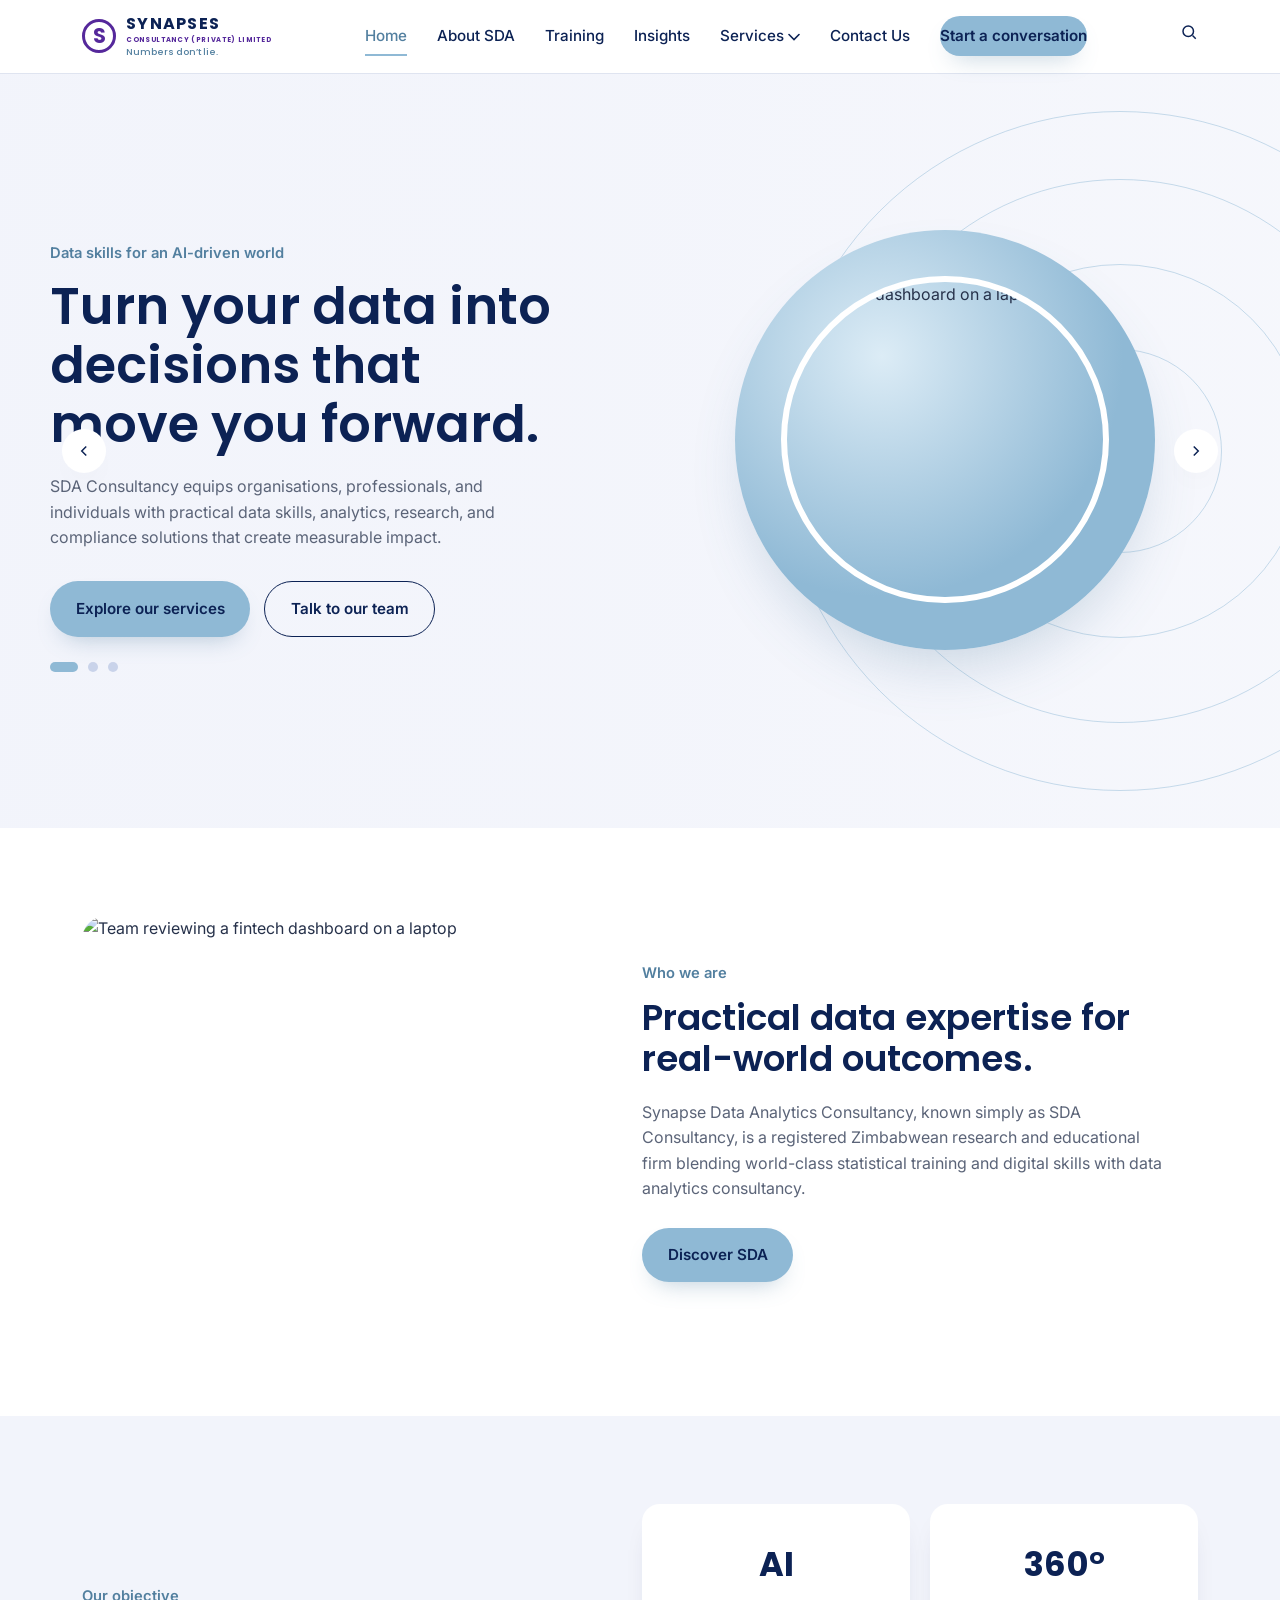
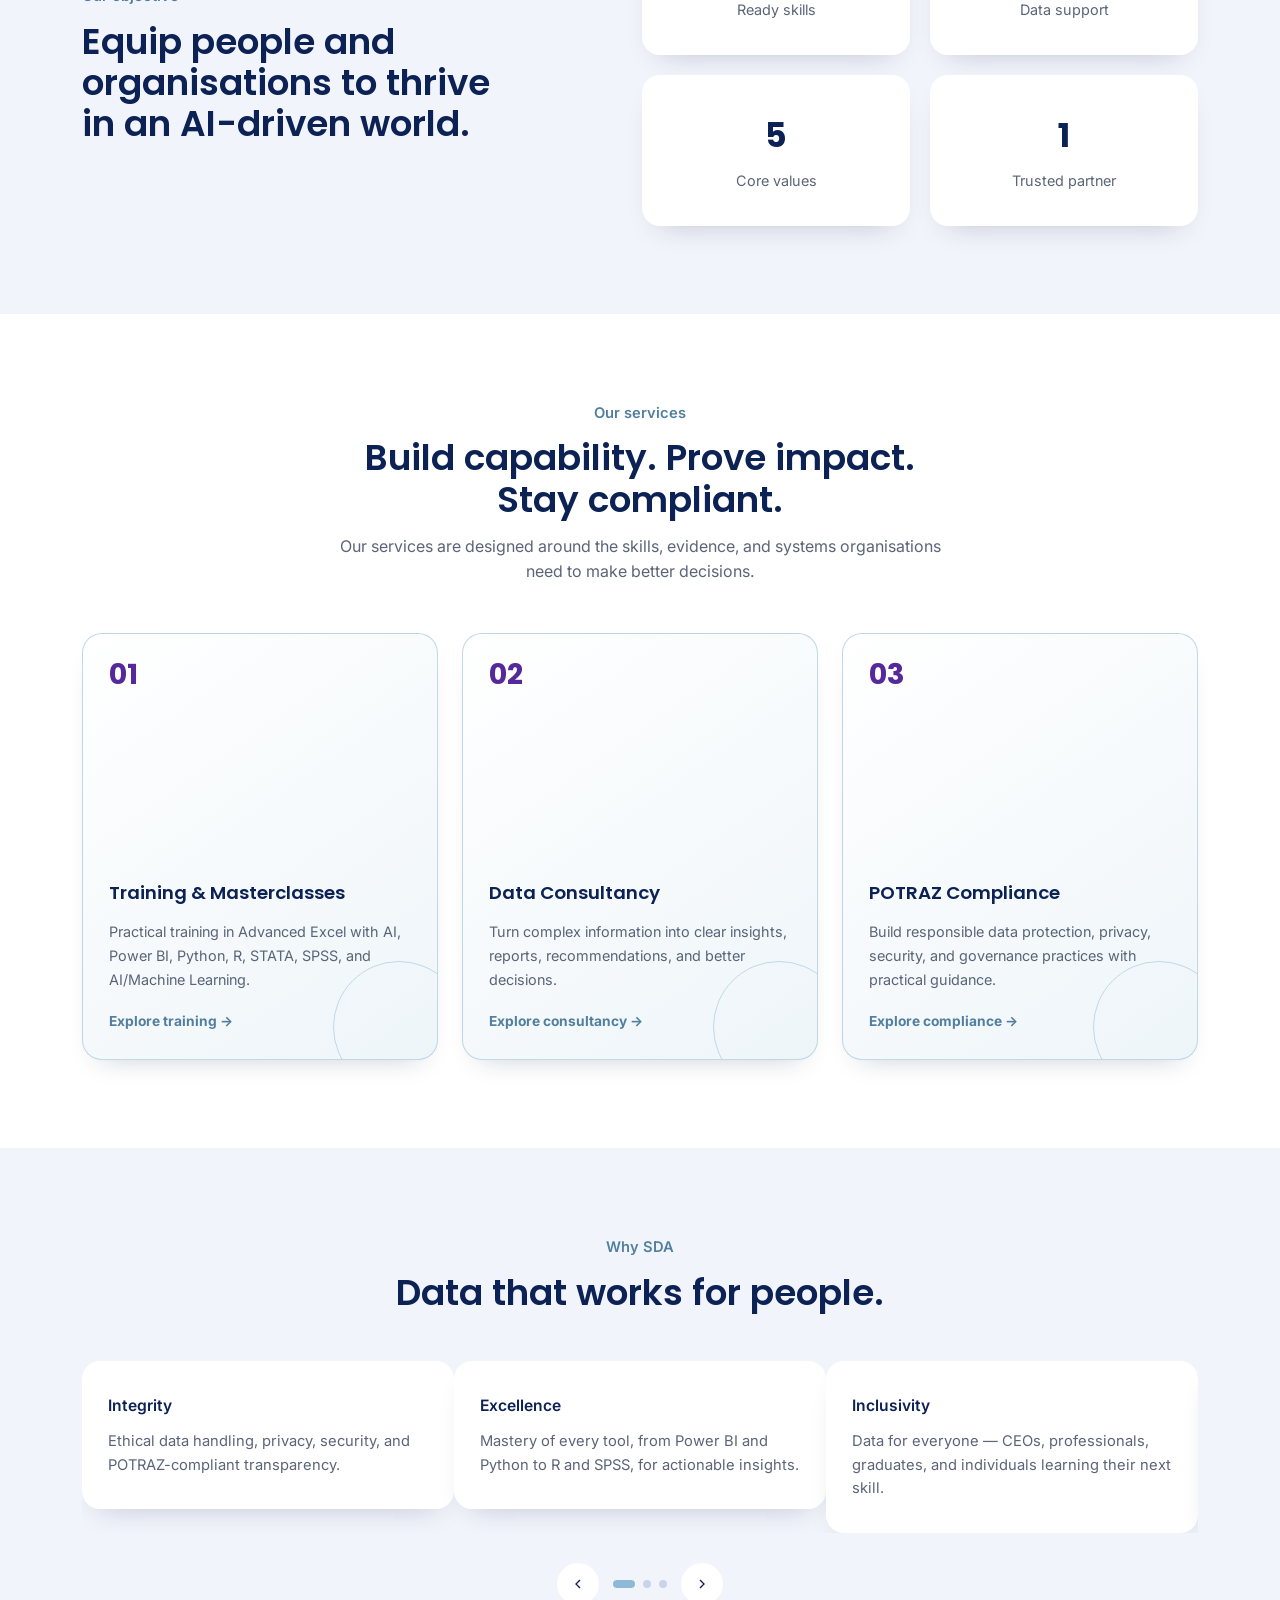
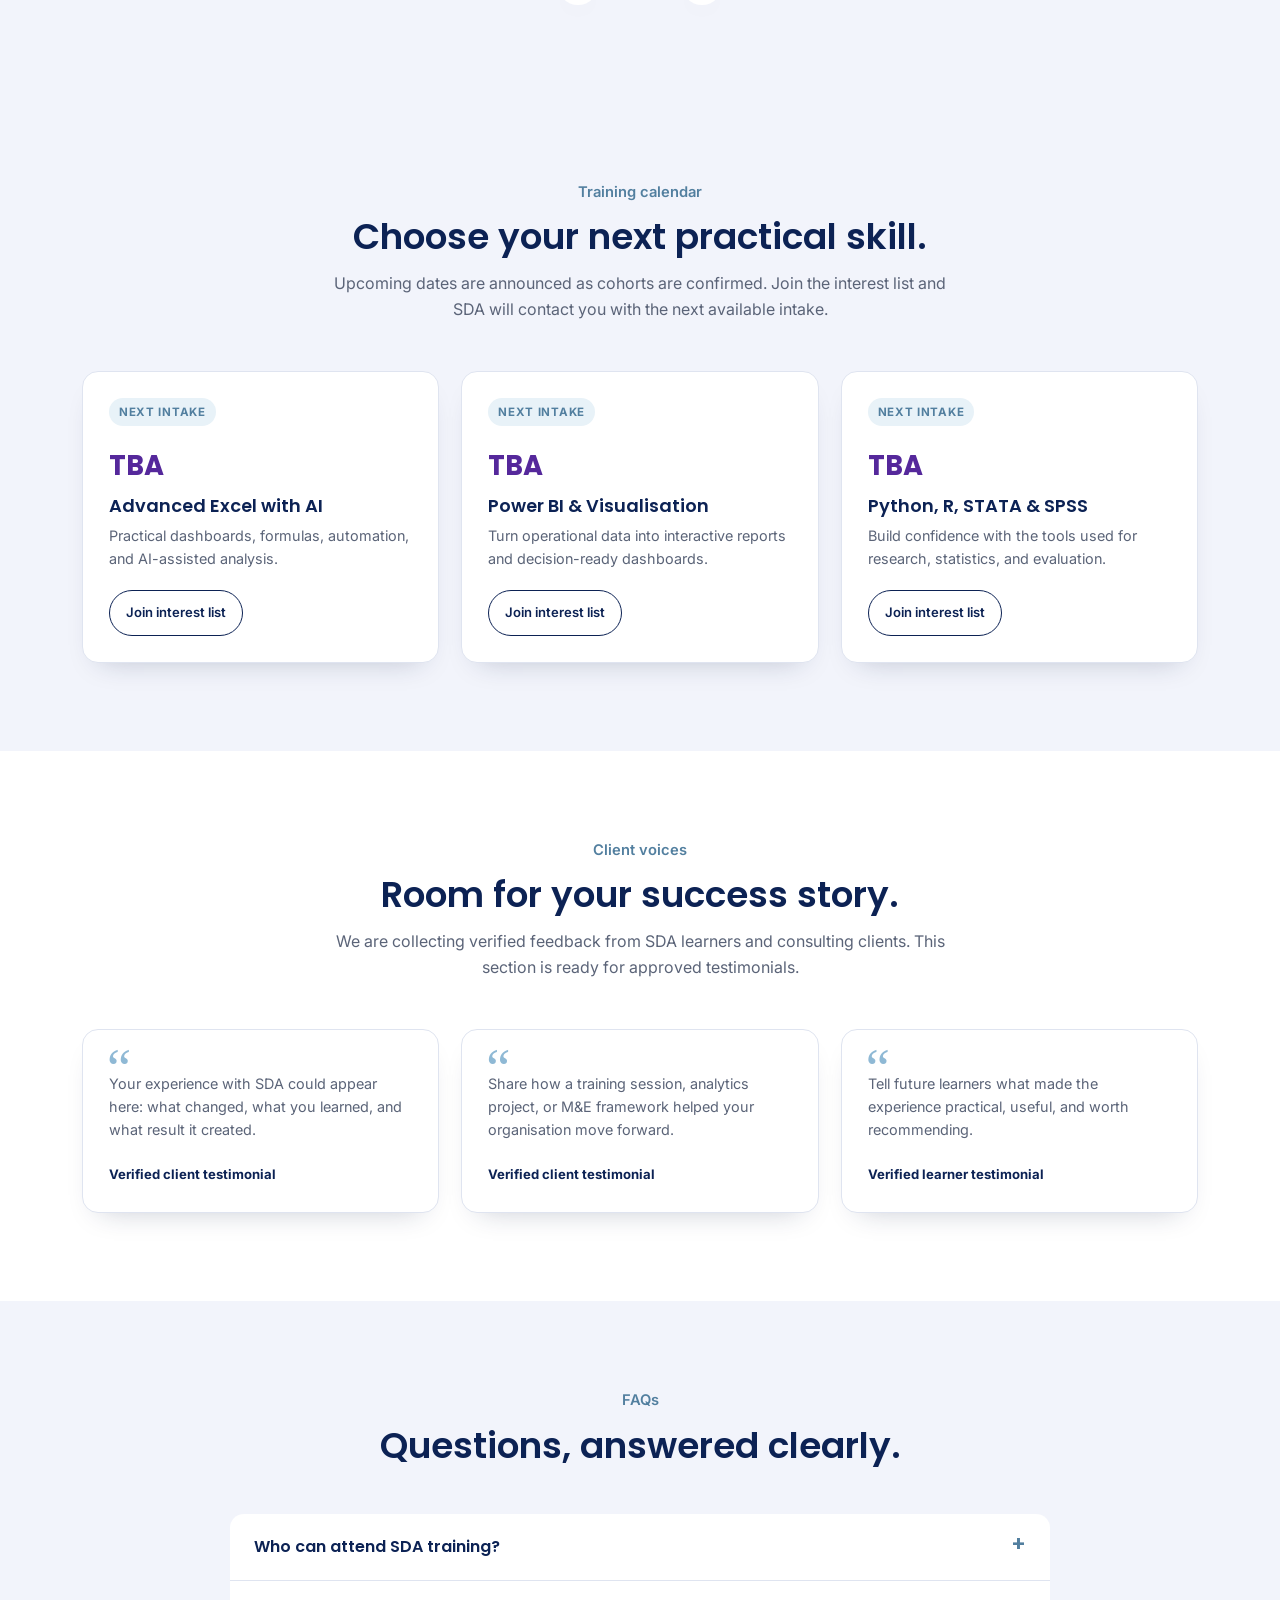
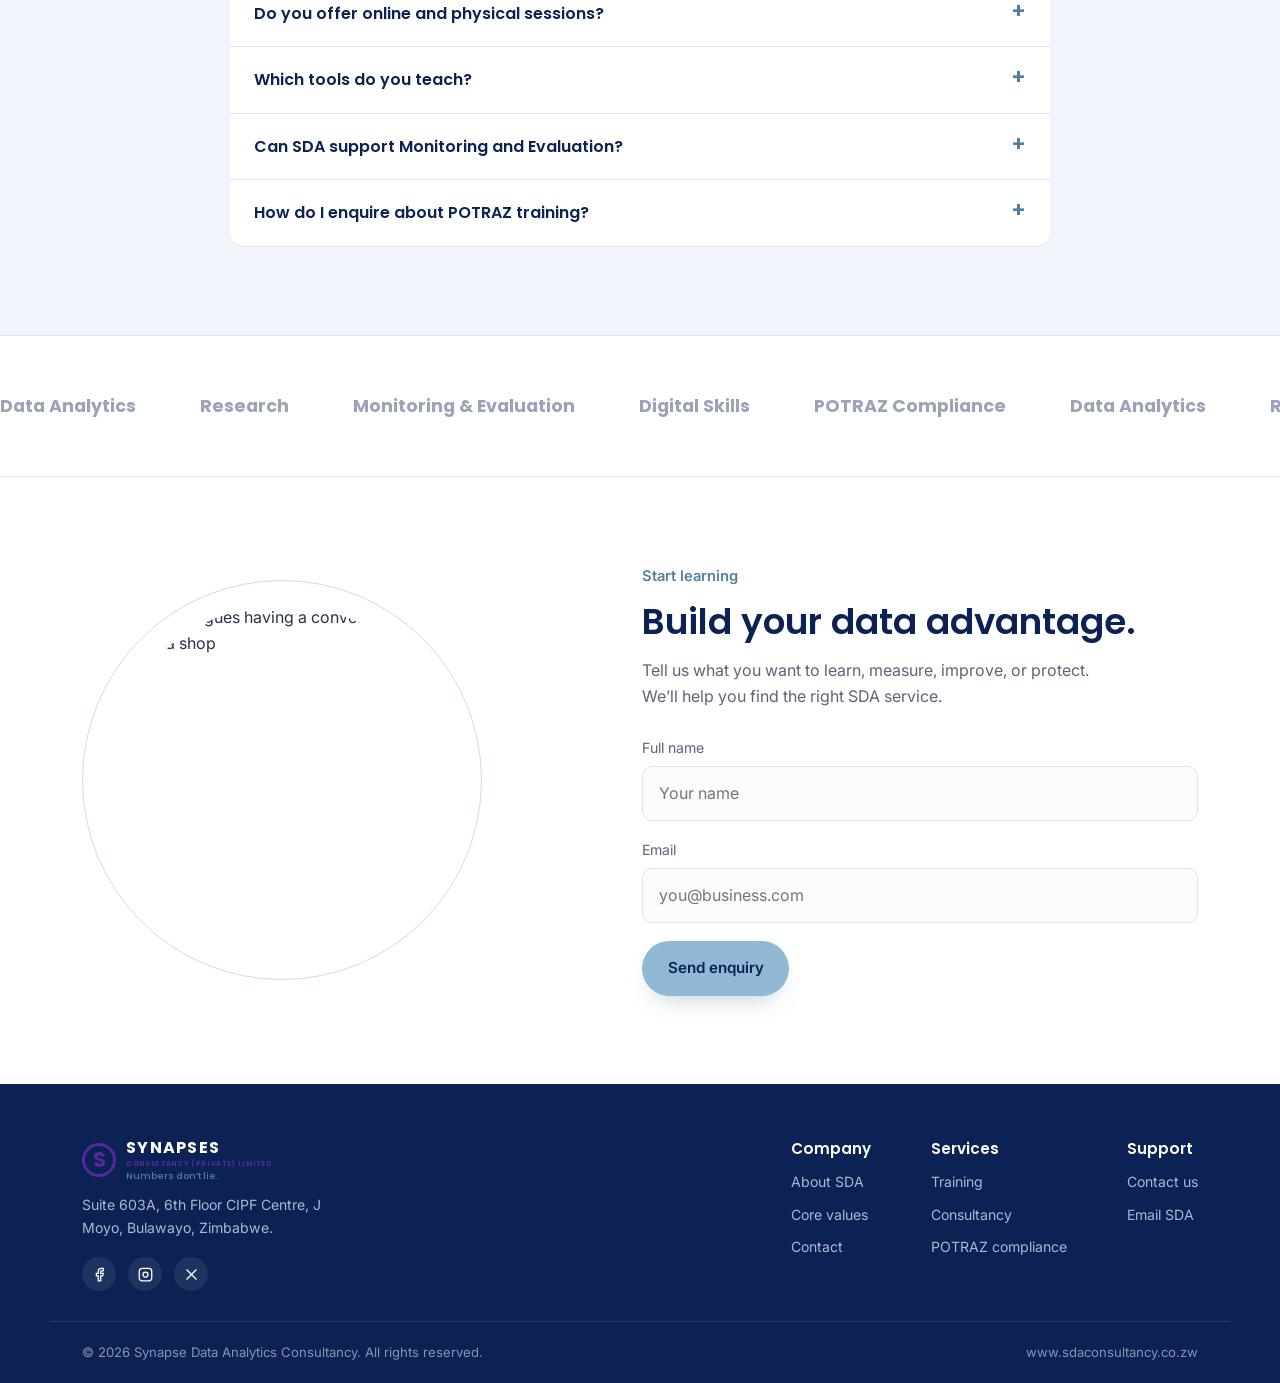
==== index.html @ 1840eaa4 "Create SDA Consultancy website" ====
<!DOCTYPE html>
<html lang="en">
<head>
<meta charset="UTF-8">
<meta name="viewport" content="width=device-width, initial-scale=1.0">
<title>Synapse Data Analytics Consultancy | Numbers don't lie</title>
<meta name="description" content="SDA Consultancy provides data analytics consultancy, statistical training, digital skills, M&E frameworks, and POTRAZ compliance solutions.">
<link rel="preconnect" href="https://fonts.googleapis.com">
<link href="https://fonts.googleapis.com/css2?family=Poppins:wght@500;600;700&family=Inter:wght@400;500;600;700&display=swap" rel="stylesheet">
<link rel="stylesheet" href="css/styles.css">
</head>
<body>
<header>
  <div class="nav container">
    <a href="index.html" class="logo" aria-label="SDA Consultancy home">
      <span class="logo-mark" aria-hidden="true">S</span>
      <span><strong>SYNAPSES</strong><small>CONSULTANCY (PRIVATE) LIMITED</small><em>Numbers don’t lie.</em></span>
    </a>

    <nav aria-label="Main navigation">
      <ul class="nav-links">
        <li><a href="index.html" class="active">Home</a></li>
        <li><a href="about.html">About SDA</a></li>
        <li><a href="training.html">Training</a></li>
        <li><a href="insights.html">Insights</a></li>
        <li class="has-dropdown-parent">
          <a href="products.html" class="has-dropdown">Services
            <svg viewBox="0 0 12 8" aria-hidden="true"><path d="M1 1.5L6 6.5L11 1.5" stroke="currentColor" stroke-width="1.6" stroke-linecap="round" fill="none"/></svg>
          </a>
          <div class="dropdown" aria-label="Product menu">
            <a href="products.html#training">Training &amp; Masterclasses</a>
            <a href="products.html#consultancy">Data Consultancy</a>
            <a href="products.html#potraz">POTRAZ Compliance</a>
          </div>
        </li>
        <li><a href="contact.html">Contact Us</a></li>
        <li class="hidden-mobile"><a href="contact.html" class="btn-primary">Start a conversation</a></li>
      </ul>
    </nav>

    <div class="nav-right">
      <button class="search-btn" aria-label="Search">
        <svg viewBox="0 0 24 24" fill="none" stroke="currentColor" stroke-width="2"><circle cx="11" cy="11" r="7"/><path d="M21 21l-4.3-4.3"/></svg>
      </button>
      <button class="mobile-toggle" aria-label="Open menu" type="button"><span></span><span></span><span></span></button>
    </div>
  </div>
</header>

<main>
  <section class="hero">
    <div class="ring-decor" aria-hidden="true"><span class="ring"></span><span class="ring"></span><span class="ring"></span><span class="ring"></span></div>
    <div class="container slides hero-slider">
      <div class="slide active">
        <div class="hero-copy">
          <div class="slide-eyebrow">Data skills for an AI-driven world</div>
          <h1>Turn your data into decisions that move you forward.</h1>
          <p>SDA Consultancy equips organisations, professionals, and individuals with practical data skills, analytics, research, and compliance solutions that create measurable impact.</p>
          <div class="btn-row">
            <a href="products.html" class="btn-primary">Explore our services</a>
            <a href="contact.html" class="btn-outline">Talk to our team</a>
          </div>
        </div>
        <div class="slide-media">
          <div class="slide-media-inner">
            <img src="https://images.unsplash.com/photo-1551288049-bebda4e38f71?auto=format&fit=crop&w=900&q=80" alt="Analytics dashboard on a laptop">
          </div>
        </div>
      </div>

      <div class="slide">
        <div class="hero-copy">
          <div class="slide-eyebrow">Training &amp; masterclasses</div>
          <h1>Master the tools shaping modern work.</h1>
          <p>Learn Advanced Excel with AI, Power BI, Python, R, STATA, SPSS, and AI/Machine Learning through practical physical and online sessions.</p>
          <div class="btn-row">
            <a href="products.html#training" class="btn-primary">View training</a>
            <a href="contact.html" class="btn-outline">Book a session</a>
          </div>
        </div>
        <div class="slide-media">
          <div class="slide-media-inner">
            <img src="https://images.unsplash.com/photo-1516321318423-f06f85e504b3?auto=format&fit=crop&w=900&q=80" alt="Professional learning data skills on a laptop">
          </div>
        </div>
      </div>

      <div class="slide">
        <div class="hero-copy">
          <div class="slide-eyebrow">Research, M&amp;E, and compliance</div>
          <h1>Evidence that makes your impact visible.</h1>
          <p>From data analysis to Monitoring &amp; Evaluation frameworks and POTRAZ-accredited Data Protection Officer training, we help you act with confidence.</p>
          <div class="btn-row">
            <a href="products.html#consultancy" class="btn-primary">See consultancy</a>
            <a href="contact.html" class="btn-outline">Discuss your needs</a>
          </div>
        </div>
        <div class="slide-media">
          <div class="slide-media-inner">
            <img src="https://images.unsplash.com/photo-1543286386-713bdd548da4?auto=format&fit=crop&w=900&q=80" alt="Charts and reports used for measuring impact">
          </div>
        </div>
      </div>

      <button class="hero-nav-btn hero-prev" aria-label="Previous slide" type="button"><svg viewBox="0 0 24 24" fill="none" stroke="currentColor" stroke-width="2"><path d="M15 18l-6-6 6-6"/></svg></button>
      <button class="hero-nav-btn hero-next" aria-label="Next slide" type="button"><svg viewBox="0 0 24 24" fill="none" stroke="currentColor" stroke-width="2"><path d="M9 18l6-6-6-6"/></svg></button>
      <div class="slide-dots" aria-label="Slide controls"></div>
    </div>
  </section>

  <section class="mission">
    <div class="container reveal">
      <div class="mission-img">
        <img src="https://images.unsplash.com/photo-1600880292203-757bb62b4baf?auto=format&fit=crop&w=1000&q=80" alt="Team reviewing a fintech dashboard on a laptop">
      </div>
      <div class="mission-copy">
        <div class="section-label">Who we are</div>
        <h2>Practical data expertise for real-world outcomes.</h2>
        <p>Synapse Data Analytics Consultancy, known simply as SDA Consultancy, is a registered Zimbabwean research and educational firm blending world-class statistical training and digital skills with data analytics consultancy.</p>
        <a href="about.html" class="btn-primary">Discover SDA</a>
      </div>
    </div>
  </section>

  <section class="stats">
    <div class="container reveal">
      <div>
        <div class="section-label">Our objective</div>
        <h2>Equip people and organisations to thrive in an AI-driven world.</h2>
      </div>
      <div class="stat-grid">
        <div class="stat-card"><div class="num">AI</div><div class="lab">Ready skills</div></div>
        <div class="stat-card"><div class="num">360°</div><div class="lab">Data support</div></div>
        <div class="stat-card"><div class="num">5</div><div class="lab">Core values</div></div>
        <div class="stat-card"><div class="num">1</div><div class="lab">Trusted partner</div></div>
      </div>
    </div>
  </section>

  <section class="products">
    <div class="container">
      <div class="section-head reveal">
        <div class="section-label">Our services</div>
        <h2>Build capability. Prove impact. Stay compliant.</h2>
        <p>Our services are designed around the skills, evidence, and systems organisations need to make better decisions.</p>
      </div>

      <div class="prod-grid reveal-stagger">
        <a href="products.html#training" class="prod-card service-preview">
          <div class="service-preview-number">01</div>
          <div class="service-preview-content"><div class="tag">Training &amp; Masterclasses</div><p>Practical training in Advanced Excel with AI, Power BI, Python, R, STATA, SPSS, and AI/Machine Learning.</p><span>Explore training →</span></div>
        </a>
        <a href="products.html#consultancy" class="prod-card service-preview">
          <div class="service-preview-number">02</div>
          <div class="service-preview-content"><div class="tag">Data Consultancy</div><p>Turn complex information into clear insights, reports, recommendations, and better decisions.</p><span>Explore consultancy →</span></div>
        </a>
        <a href="products.html#potraz" class="prod-card service-preview">
          <div class="service-preview-number">03</div>
          <div class="service-preview-content"><div class="tag">POTRAZ Compliance</div><p>Build responsible data protection, privacy, security, and governance practices with practical guidance.</p><span>Explore compliance →</span></div>
        </a>
      </div>
    </div>
  </section>

  <section class="testimonials">
    <div class="container">
      <div class="section-head reveal"><div class="section-label">Why SDA</div><h2>Data that works for people.</h2></div>
      <div class="carousel reveal">
        <div class="carousel-viewport">
          <div class="carousel-track per3">
            <div class="test-card">
              <div class="name">Integrity</div>
              <p>Ethical data handling, privacy, security, and POTRAZ-compliant transparency.</p>
            </div>
            <div class="test-card">
              <div class="name">Excellence</div>
              <p>Mastery of every tool, from Power BI and Python to R and SPSS, for actionable insights.</p>
            </div>
            <div class="test-card">
              <div class="name">Inclusivity</div>
              <p>Data for everyone — CEOs, professionals, graduates, and individuals learning their next skill.</p>
            </div>
            <div class="test-card">
              <div class="name">Impact</div>
              <p>Success measured by your outcomes: better reports, stronger decisions, promotions, and job placements.</p>
            </div>
            <div class="test-card">
              <div class="name">Adaptability</div>
              <p>We evolve with AI and emerging technology so clients are ready before change becomes a requirement.</p>
            </div>
          </div>
        </div>
        <div class="carousel-controls">
          <button class="carousel-arrow carousel-prev" aria-label="Previous" type="button"><svg viewBox="0 0 24 24" fill="none" stroke="currentColor" stroke-width="2"><path d="M15 18l-6-6 6-6"/></svg></button>
          <div class="carousel-dots"></div>
          <button class="carousel-arrow carousel-next" aria-label="Next" type="button"><svg viewBox="0 0 24 24" fill="none" stroke="currentColor" stroke-width="2"><path d="M9 18l6-6-6-6"/></svg></button>
        </div>
      </div>
    </div>
  </section>

  <section class="calendar-section">
    <div class="container">
      <div class="section-head reveal">
        <div class="section-label">Training calendar</div>
        <h2>Choose your next practical skill.</h2>
        <p>Upcoming dates are announced as cohorts are confirmed. Join the interest list and SDA will contact you with the next available intake.</p>
      </div>
      <div class="calendar-grid reveal-stagger">
        <article class="calendar-card"><span class="calendar-status">Next intake</span><div class="calendar-date">TBA</div><h3>Advanced Excel with AI</h3><p>Practical dashboards, formulas, automation, and AI-assisted analysis.</p><a href="contact.html?course=Advanced%20Excel%20with%20AI" class="btn-outline">Join interest list</a></article>
        <article class="calendar-card"><span class="calendar-status">Next intake</span><div class="calendar-date">TBA</div><h3>Power BI &amp; Visualisation</h3><p>Turn operational data into interactive reports and decision-ready dashboards.</p><a href="contact.html?course=Power%20BI%20and%20Visualisation" class="btn-outline">Join interest list</a></article>
        <article class="calendar-card"><span class="calendar-status">Next intake</span><div class="calendar-date">TBA</div><h3>Python, R, STATA &amp; SPSS</h3><p>Build confidence with the tools used for research, statistics, and evaluation.</p><a href="contact.html?course=Python%2C%20R%2C%20STATA%20and%20SPSS" class="btn-outline">Join interest list</a></article>
      </div>
    </div>
  </section>

  <section class="testimonial-section">
    <div class="container">
      <div class="section-head reveal"><div class="section-label">Client voices</div><h2>Room for your success story.</h2><p>We are collecting verified feedback from SDA learners and consulting clients. This section is ready for approved testimonials.</p></div>
      <div class="quote-grid reveal-stagger"><article class="quote-card"><span>“</span><p>Your experience with SDA could appear here: what changed, what you learned, and what result it created.</p><strong>Verified client testimonial</strong></article><article class="quote-card"><span>“</span><p>Share how a training session, analytics project, or M&amp;E framework helped your organisation move forward.</p><strong>Verified client testimonial</strong></article><article class="quote-card"><span>“</span><p>Tell future learners what made the experience practical, useful, and worth recommending.</p><strong>Verified learner testimonial</strong></article></div>
    </div>
  </section>

  <section class="faq-section">
    <div class="container">
      <div class="section-head reveal"><div class="section-label">FAQs</div><h2>Questions, answered clearly.</h2></div>
      <div class="faq-list reveal-stagger"><details><summary>Who can attend SDA training?</summary><p>Our programmes can support organisations, professionals, graduates, students, and individuals who want practical data and digital skills.</p></details><details><summary>Do you offer online and physical sessions?</summary><p>Yes. SDA can provide physical or online delivery depending on the programme, cohort, and client requirements.</p></details><details><summary>Which tools do you teach?</summary><p>Our training includes Advanced Excel with AI, Power BI, Python, R, STATA, SPSS, and AI or Machine Learning with Python.</p></details><details><summary>Can SDA support Monitoring and Evaluation?</summary><p>Yes. We design M&amp;E frameworks, indicators, tools, reporting systems, and analysis approaches that help organisations measure impact.</p></details><details><summary>How do I enquire about POTRAZ training?</summary><p>Use the contact form or WhatsApp SDA with your organisation, role, and preferred training needs. We will guide you through the next step.</p></details></div>
    </div>
  </section>

  <section class="partners" aria-label="SDA focus areas">
    <div class="partners-track">
      <span class="partner-logo">Data Analytics</span><span class="partner-logo">Research</span><span class="partner-logo">Monitoring &amp; Evaluation</span><span class="partner-logo">Digital Skills</span><span class="partner-logo">POTRAZ Compliance</span>
      <span class="partner-logo">Data Analytics</span><span class="partner-logo">Research</span><span class="partner-logo">Monitoring &amp; Evaluation</span><span class="partner-logo">Digital Skills</span><span class="partner-logo">POTRAZ Compliance</span>
    </div>
  </section>

  <section class="newsletter">
    <div class="container reveal">
      <div class="newsletter-img">
        <img src="https://images.unsplash.com/photo-1531123897727-8f129e1688ce?auto=format&fit=crop&w=900&q=80" alt="Two colleagues having a conversation outside a shop">
      </div>
      <div class="newsletter-copy">
        <div class="section-label">Start learning</div>
        <h2>Build your data advantage.</h2>
        <p>Tell us what you want to learn, measure, improve, or protect. We’ll help you find the right SDA service.</p>
        <form data-demo-form data-success-message="Thanks — we’ll be in touch shortly.">
          <div class="field">
            <label for="nl-name">Full name</label>
            <input id="nl-name" type="text" placeholder="Your name" required>
          </div>
          <div class="field">
            <label for="nl-email">Email</label>
            <input id="nl-email" type="email" placeholder="you@business.com" required>
          </div>
          <button type="submit" class="btn-primary">Send enquiry</button>
          <div class="form-note" aria-live="polite"></div>
        </form>
      </div>
    </div>
  </section>
</main>

<footer>
  <div class="container footer-top">
    <div class="brand-col">
      <a href="index.html" class="logo" aria-label="SDA Consultancy home">
        <span class="logo-mark" aria-hidden="true">S</span>
        <span><strong>SYNAPSES</strong><small>CONSULTANCY (PRIVATE) LIMITED</small><em>Numbers don’t lie.</em></span>
      </a>
      <p>Suite 603A, 6th Floor CIPF Centre, J Moyo, Bulawayo, Zimbabwe.</p>
      <div class="social-row">
        <a href="#" aria-label="Facebook"><svg viewBox="0 0 24 24" fill="none" stroke="currentColor" stroke-width="2"><path d="M18 2h-3a5 5 0 00-5 5v3H7v4h3v8h4v-8h3l1-4h-4V7a1 1 0 011-1h3z"/></svg></a>
        <a href="#" aria-label="Instagram"><svg viewBox="0 0 24 24" fill="none" stroke="currentColor" stroke-width="2"><rect x="2" y="2" width="20" height="20" rx="5"/><circle cx="12" cy="12" r="4"/></svg></a>
        <a href="#" aria-label="X"><svg viewBox="0 0 24 24" fill="none" stroke="currentColor" stroke-width="2"><path d="M4 4l16 16M20 4L4 20"/></svg></a>
      </div>
    </div>

    <div class="foot-cols">
      <div class="foot-col">
        <h4>Company</h4>
        <a href="about.html">About SDA</a>
        <a href="about.html#values">Core values</a>
        <a href="contact.html">Contact</a>
      </div>
      <div class="foot-col">
        <h4>Services</h4>
        <a href="products.html#training">Training</a>
        <a href="products.html#consultancy">Consultancy</a>
        <a href="products.html#potraz">POTRAZ compliance</a>
      </div>
      <div class="foot-col">
        <h4>Support</h4>
        <a href="contact.html">Contact us</a>
        <a href="mailto:info@sdaconsultancy.co.zw">Email SDA</a>
      </div>
    </div>
  </div>
  <div class="foot-bottom">
    <span>© 2026 Synapse Data Analytics Consultancy. All rights reserved.</span>
    <span>www.sdaconsultancy.co.zw</span>
  </div>
</footer>

<button class="top-btn" aria-label="Back to top" type="button"><svg viewBox="0 0 24 24" fill="none" stroke="currentColor" stroke-width="2"><path d="M12 19V5M5 12l7-7 7 7"/></svg></button>

<script src="js/main.js"></script>
</body>
</html>
---- css/styles.css ----
/* ============================================
   Nexbridge Pay — shared stylesheet
   ============================================ */

:root{
  --navy:#0c2254;
  --navy-2:#241477;
  --amber:#8fb9d5;
  --amber-dark:#527f9f;
  --purple:#55289b;
  --bg-tint:#f2f4fb;
  --paper:#ffffff;
  --ink:#26314a;
  --ink-soft:#5b6478;
  --line:#dfe4f0;
  --radius:18px;
  --shadow:0 14px 28px -18px rgba(21,36,71,.28);
  --ease:cubic-bezier(.22,.61,.36,1);
}

*{box-sizing:border-box;margin:0;padding:0;}
html{scroll-behavior:smooth;}
body{
  font-family:'Inter',sans-serif;
  color:var(--ink);
  background:var(--paper);
  line-height:1.6;
  overflow-x:hidden;
}
img{max-width:100%;display:block;}
a{text-decoration:none;color:inherit;}
ul{list-style:none;}
button,input,textarea{font:inherit;}
button{cursor:pointer;border:none;background:none;}
input,textarea{font-family:'Inter',sans-serif;}
.container{max-width:1180px;margin:0 auto;padding:0 32px;}
h1,h2,h3,h4{font-family:'Poppins',sans-serif;color:var(--navy);font-weight:600;line-height:1.15;}
h1{font-size:clamp(2.2rem, 4vw, 4rem);}
h2{font-size:clamp(1.8rem, 2.8vw, 3rem);}
h3{font-size:clamp(1.5rem, 2.2vw, 2.2rem);}
.hidden-mobile{display:initial;}

@media (prefers-reduced-motion: reduce){
  *{animation-duration:0.001ms !important;animation-iteration-count:1 !important;transition-duration:0.001ms !important;scroll-behavior:auto !important;}
}

/* reveal */
.reveal{opacity:0;transform:translateY(26px);transition:opacity .7s var(--ease), transform .7s var(--ease);}
.reveal.in-view{opacity:1;transform:translateY(0);}
.reveal-stagger > *{opacity:0;transform:translateY(22px);transition:opacity .6s var(--ease), transform .6s var(--ease);}
.reveal-stagger.in-view > *{opacity:1;transform:translateY(0);}
.reveal-stagger.in-view > *:nth-child(1){transition-delay:.02s;}
.reveal-stagger.in-view > *:nth-child(2){transition-delay:.12s;}
.reveal-stagger.in-view > *:nth-child(3){transition-delay:.22s;}
.reveal-stagger.in-view > *:nth-child(4){transition-delay:.32s;}
.reveal-stagger.in-view > *:nth-child(5){transition-delay:.42s;}
.reveal-stagger.in-view > *:nth-child(6){transition-delay:.52s;}

/* buttons */
.btn-primary,.btn-outline{display:inline-flex;align-items:center;justify-content:center;padding:0.94rem 1.6rem;border-radius:999px;font-weight:600;font-size:.95rem;transition:transform .25s var(--ease), box-shadow .25s var(--ease), background .25s var(--ease), border-color .25s var(--ease), color .25s var(--ease);}
.btn-primary{background:var(--amber);color:var(--navy);box-shadow:0 12px 24px -12px rgba(82,127,159,.42);} 
.btn-primary:hover{transform:translateY(-2px);background:var(--amber-dark);color:#fff;box-shadow:0 16px 30px -12px rgba(82,127,159,.5);}
.btn-outline{background:transparent;color:var(--navy);border:1.5px solid var(--navy);}
.btn-outline:hover{background:var(--navy);color:#fff;transform:translateY(-2px);}
.btn-row{display:flex;flex-wrap:wrap;gap:14px;}
.contact-actions{display:flex;flex-wrap:wrap;align-items:center;gap:12px;}
.contact-action{display:inline-flex;align-items:center;justify-content:center;gap:9px;padding:.94rem 1.35rem;border:0;border-radius:999px;color:#fff;font-weight:600;font-size:.92rem;transition:transform .25s var(--ease),background .25s var(--ease);}
.contact-action svg{width:19px;height:19px;fill:none;stroke:currentColor;stroke-width:1.8;stroke-linecap:round;stroke-linejoin:round;}
.whatsapp-btn{background:#1caa59;}
.whatsapp-btn:hover{background:#128544;transform:translateY(-2px);}
.email-btn{background:#3867a8;}
.email-btn:hover{background:#274c83;transform:translateY(-2px);}

/* header */
header{position:sticky;top:0;z-index:100;background:rgba(255,255,255,.9);backdrop-filter:blur(10px);border-bottom:1px solid var(--line);}
.nav{display:flex;align-items:center;justify-content:space-between;gap:24px;padding:16px 32px;}
.logo{display:flex;align-items:center;gap:10px;color:var(--navy);font-family:'Poppins',sans-serif;font-weight:700;font-size:1.3rem;}
.logo-image{display:block;width:178px;height:58px;object-fit:contain;object-position:center;}
.training-page .logo-image{display:none;}
.training-page .logo{font-size:1.05rem;font-weight:700;letter-spacing:.04em;}
.training-page footer .logo{color:#fff;}
.training-page .logo::after{content:'SDA Consultancy';}
.logo svg{width:30px;height:26px;flex-shrink:0;transition:transform .4s var(--ease);}
.logo:hover svg{transform:rotate(-8deg) scale(1.05);}
.logo-mark{display:grid;place-items:center;width:34px;height:34px;border:3px solid var(--purple);border-radius:50%;color:var(--purple);font-family:'Poppins',sans-serif;font-size:1.3rem;font-weight:700;line-height:1;}
.logo span:last-child{display:flex;flex-direction:column;line-height:1.05;}
.logo strong{font-size:1rem;letter-spacing:.08em;}
.logo small{margin-top:3px;color:var(--purple);font-size:.42rem;letter-spacing:.1em;}
.logo em{margin-top:4px;color:var(--amber-dark);font-family:'Poppins',sans-serif;font-size:.58rem;font-style:normal;font-weight:500;}
.nav-links{display:flex;align-items:center;gap:30px;font-size:.95rem;font-weight:500;color:var(--navy);}
.nav-links > li{position:relative;}
.nav-links a{position:relative;display:inline-block;padding:8px 0;}
.nav-links a.active{color:var(--amber-dark);}
.nav-links a:not(.btn-primary)::after{content:"";position:absolute;left:0;bottom:0;height:2px;width:0;background:var(--amber);transition:width .3s var(--ease);}
.nav-links a.active::after,.nav-links a:hover::after{width:100%;}
.has-dropdown{display:flex;align-items:center;gap:6px;cursor:pointer;}
.has-dropdown svg{width:12px;height:8px;transition:transform .3s var(--ease);}
.dropdown{position:absolute;top:calc(100% + 14px);left:50%;min-width:220px;padding:10px;border-radius:12px;background:#fff;box-shadow:var(--shadow);transform:translateX(-50%) translateY(8px);opacity:0;visibility:hidden;transition:opacity .25s var(--ease), transform .25s var(--ease), visibility .25s;}
li:hover .dropdown, li.open .dropdown{opacity:1;visibility:visible;transform:translateX(-50%) translateY(0);}
li:hover .has-dropdown svg, li.open .has-dropdown svg{transform:rotate(180deg);}
.dropdown a{display:block;padding:10px 14px;border-radius:8px;font-size:.9rem;color:var(--ink);}
.dropdown a:hover{background:var(--bg-tint);color:var(--amber-dark);}
.dropdown a::after{display:none;}
.nav-right{display:flex;align-items:center;gap:18px;}
.search-btn svg{width:18px;height:18px;stroke:var(--navy);transition:stroke .25s ease;}
.search-btn:hover svg{stroke:var(--amber);}
.mobile-toggle{display:none;flex-direction:column;gap:5px;width:28px;height:22px;justify-content:center;}
.mobile-toggle span{display:block;height:2px;border-radius:2px;background:var(--navy);transition:transform .3s var(--ease), opacity .3s var(--ease);}
.mobile-toggle.open span:nth-child(1){transform:translateY(7px) rotate(45deg);}
.mobile-toggle.open span:nth-child(2){opacity:0;}
.mobile-toggle.open span:nth-child(3){transform:translateY(-7px) rotate(-45deg);}

/* hero */
.hero{position:relative;min-height:620px;display:flex;align-items:center;background-image:linear-gradient(90deg,rgba(242,244,251,.98) 0%,rgba(242,244,251,.92) 45%,rgba(242,244,251,.72) 100%),url('https://images.unsplash.com/photo-1551288049-bebda4e38f71?auto=format&fit=crop&w=1800&q=80');background-position:center;background-size:cover;overflow:hidden;}
.ring-decor{position:absolute;right:-180px;top:50%;transform:translateY(-50%);width:680px;height:680px;pointer-events:none;}
.ring-decor.left{right:auto;left:-180px;}
.ring-decor .ring{position:absolute;inset:0;margin:auto;border-radius:50%;border:1px solid rgba(143,185,213,.48);animation:ringPulse 3.6s ease-out infinite;}
.ring-decor .ring:nth-child(1){width:30%;height:30%;animation-delay:0s;}
.ring-decor .ring:nth-child(2){width:55%;height:55%;animation-delay:.6s;}
.ring-decor .ring:nth-child(3){width:80%;height:80%;animation-delay:1.2s;}
.ring-decor .ring:nth-child(4){width:100%;height:100%;animation-delay:1.8s;}
@keyframes ringPulse{0%{opacity:0;transform:scale(.85);}30%{opacity:1;}100%{opacity:0;transform:scale(1.06);}}
.slides{position:relative;padding:68px 0;width:100%;}
.slide{display:none;grid-template-columns:1fr 1fr;align-items:center;gap:40px;}
.slide.active{display:grid;animation:slideIn .7s var(--ease);}
@keyframes slideIn{from{opacity:0;transform:translateY(18px);}to{opacity:1;transform:translateY(0);}}
.hero-copy{max-width:560px;}
.slide-eyebrow{margin-bottom:12px;color:var(--amber-dark);font-weight:600;font-size:.92rem;}
.slide h1{margin-bottom:20px;max-width:520px;}
.slide p{max-width:500px;color:var(--ink-soft);margin-bottom:30px;}
.slide-media{display:flex;justify-content:center;}
.slide-media-inner{position:relative;width:min(420px,100%);aspect-ratio:1/1;border-radius:50%;background:radial-gradient(circle at 35% 30%, #dcecf6, var(--amber) 60%);display:flex;align-items:center;justify-content:center;box-shadow:0 30px 60px -20px rgba(82,127,159,.3);}
.slide-media-inner img{width:78%;aspect-ratio:1/1;object-fit:cover;border-radius:50%;border:6px solid #fff;}
.slide-dots{display:flex;gap:10px;justify-content:flex-start;margin-top:12px;}
.slide-dots button{width:10px;height:10px;border-radius:50%;background:#c9d3ea;transition:all .3s var(--ease);}
.slide-dots button.active{width:28px;border-radius:6px;background:var(--amber);}
.hero-nav-btn{position:absolute;top:50%;transform:translateY(-50%);width:44px;height:44px;border-radius:50%;background:#fff;display:flex;align-items:center;justify-content:center;box-shadow:var(--shadow);z-index:3;}
.hero-nav-btn:hover{background:var(--amber);transform:translateY(-50%) scale(1.08);}
.hero-nav-btn:hover svg{stroke:#fff;}
.hero-nav-btn svg{width:18px;height:18px;stroke:var(--navy);}
.hero-prev{left:12px;}
.hero-next{right:12px;}

/* generic sections */
section{padding:88px 0;}
.section-label{margin-bottom:12px;color:var(--amber-dark);font-weight:600;font-size:.92rem;}
.section-head{max-width:640px;margin:0 auto 48px;text-align:center;}
.section-head p{margin-top:14px;color:var(--ink-soft);}

/* mission */
.mission .container{display:grid;grid-template-columns:.9fr 1fr;align-items:center;gap:60px;}
.mission-img{overflow:hidden;border-radius:24px;}
.mission-img img{width:100%;aspect-ratio:4/3.3;object-fit:cover;transition:transform .5s var(--ease);}
.mission-img:hover img{transform:scale(1.04);}
.mission-copy h2{margin:8px 0 20px;}
.mission-copy p{max-width:520px;color:var(--ink-soft);margin-bottom:26px;}

/* stats */
.stats{background:var(--bg-tint);}
.stats .container{display:grid;grid-template-columns:.9fr 1fr;align-items:center;gap:60px;}
.stats h2{max-width:440px;margin-top:10px;}
.stat-grid{display:grid;grid-template-columns:repeat(2, minmax(0,1fr));gap:20px;}
.stat-card{padding:34px 20px;background:#fff;border-radius:18px;box-shadow:var(--shadow);text-align:center;transition:transform .35s var(--ease), box-shadow .35s var(--ease);}
.stat-card:hover{transform:translateY(-8px);box-shadow:0 20px 34px -16px rgba(21,36,71,.32);}
.stat-card .num{font-family:'Poppins',sans-serif;font-size:2.1rem;font-weight:700;color:var(--navy);}
.stat-card .lab{margin-top:6px;color:var(--ink-soft);font-size:.9rem;}

/* products preview */
.products{text-align:center;}
.prod-grid{display:grid;grid-template-columns:repeat(3, minmax(0,1fr));gap:24px;text-align:left;}
.prod-card{position:relative;display:block;overflow:hidden;border-radius:20px;aspect-ratio:3/3.6;box-shadow:var(--shadow);}
.prod-card img{width:100%;height:100%;object-fit:cover;transition:transform .5s var(--ease);}
.prod-card:hover img{transform:scale(1.08);}
.prod-card .tag{position:absolute;left:20px;bottom:20px;padding:8px 16px;background:rgba(21,36,71,.85);color:#fff;border-radius:999px;font-size:.85rem;font-weight:600;}
.prod-card:hover .tag{background:var(--amber-dark);}
.service-preview{display:flex;flex-direction:column;justify-content:space-between;min-height:300px;padding:26px;background:linear-gradient(145deg,#fff,#eef5f9);border:1px solid rgba(143,185,213,.52);box-shadow:var(--shadow);transition:transform .35s var(--ease),border-color .35s var(--ease),box-shadow .35s var(--ease);}
.service-preview::after{content:"";position:absolute;right:-28px;bottom:-34px;width:130px;height:130px;border:1px solid rgba(143,185,213,.5);border-radius:50%;}
.service-preview:hover{border-color:var(--amber);box-shadow:0 20px 38px -20px rgba(21,36,71,.32);}
.service-preview-number{color:var(--purple);font-family:'Poppins',sans-serif;font-size:1.8rem;font-weight:700;line-height:1;}
.service-preview-content{position:relative;z-index:1;}
.service-preview .tag{position:static;display:inline-block;margin-bottom:16px;padding:0;background:none;color:var(--navy);border-radius:0;font-family:'Poppins',sans-serif;font-size:1.15rem;line-height:1.2;}
.service-preview:hover .tag{background:none;color:var(--navy);}
.service-preview p{max-width:300px;color:var(--ink-soft);font-size:.9rem;line-height:1.65;}
.service-preview span{display:inline-block;margin-top:18px;color:var(--amber-dark);font-size:.86rem;font-weight:700;}

/* carousel */
.carousel{position:relative;}
.carousel-viewport{overflow:hidden;}
.carousel-track{display:flex;transition:transform .55s var(--ease);}
.carousel-track > *{flex:0 0 100%;padding:4px;}
@media (min-width:760px){.carousel-track.per3 > *{flex:0 0 33.3333%;}}
.carousel-controls{display:flex;align-items:center;justify-content:center;gap:14px;margin-top:30px;}
.carousel-arrow{width:42px;height:42px;border-radius:50%;background:#fff;display:flex;align-items:center;justify-content:center;box-shadow:var(--shadow);transition:background .25s, transform .25s;}
.carousel-arrow:hover{background:var(--amber);transform:scale(1.08);}
.carousel-arrow:hover svg{stroke:#fff;}
.carousel-arrow svg{width:16px;height:16px;stroke:var(--navy);}
.carousel-dots{display:flex;align-items:center;gap:8px;}
.carousel-dots button{width:8px;height:8px;border-radius:50%;background:#c9d3ea;transition:all .3s var(--ease);}
.carousel-dots button.active{width:22px;border-radius:5px;background:var(--amber);}

.testimonials{background:var(--bg-tint);}
.test-card{height:100%;padding:32px 26px;background:#fff;border-radius:18px;box-shadow:var(--shadow);}
.test-card .name{margin-bottom:12px;font-weight:600;color:var(--navy);font-size:.98rem;}
.test-card p{color:var(--ink-soft);font-size:.92rem;}
.calendar-section{background:var(--bg-tint);}
.calendar-grid,.quote-grid{display:grid;grid-template-columns:repeat(3,minmax(0,1fr));gap:22px;}
.calendar-card,.quote-card{padding:26px;background:#fff;border:1px solid var(--line);border-radius:16px;box-shadow:var(--shadow);}
.calendar-status{display:inline-block;padding:5px 10px;border-radius:999px;background:#e8f2f8;color:var(--amber-dark);font-size:.72rem;font-weight:700;text-transform:uppercase;letter-spacing:.06em;}
.calendar-date{margin:18px 0 8px;color:var(--purple);font-family:'Poppins',sans-serif;font-size:1.7rem;font-weight:700;}
.calendar-card h3{font-size:1.12rem;margin-bottom:8px;}
.calendar-card p,.quote-card p{color:var(--ink-soft);font-size:.9rem;margin-bottom:20px;}
.calendar-card .btn-outline{padding:.7rem 1rem;font-size:.82rem;}
.testimonial-section{background:#fff;}
.quote-card{position:relative;padding-top:42px;}
.quote-card > span{position:absolute;top:12px;left:24px;color:var(--amber);font-family:Georgia,serif;font-size:3.4rem;line-height:1;}
.quote-card strong{color:var(--navy);font-size:.82rem;}
.faq-section{background:var(--bg-tint);}
.faq-list{max-width:820px;margin:0 auto;}
.faq-list details{padding:20px 24px;border-bottom:1px solid var(--line);background:#fff;}
.faq-list details:first-child{border-radius:14px 14px 0 0;}
.faq-list details:last-child{border-radius:0 0 14px 14px;}
.faq-list summary{cursor:pointer;color:var(--navy);font-family:'Poppins',sans-serif;font-weight:600;list-style:none;display:flex;justify-content:space-between;gap:20px;}
.faq-list summary::-webkit-details-marker{display:none;}
.faq-list summary::after{content:'+';color:var(--amber-dark);font-size:1.3rem;line-height:1;}
.faq-list details[open] summary::after{content:'−';}
.faq-list details p{max-width:680px;margin-top:12px;color:var(--ink-soft);font-size:.92rem;}
.team-card{text-align:center;}
.team-photo{margin-bottom:16px;border-radius:18px;overflow:hidden;aspect-ratio:1/1;filter:grayscale(35%);transition:filter .4s var(--ease);}
.team-card:hover .team-photo{filter:grayscale(0%);}
.team-photo img{width:100%;height:100%;object-fit:cover;}
.team-card .name{font-weight:600;color:var(--navy);}
.team-card .role{margin-top:4px;color:var(--amber-dark);font-size:.85rem;}
.team-section{background:#fff;}
.team-grid{display:grid;grid-template-columns:repeat(3,minmax(0,1fr));gap:22px;}
.team-profile{overflow:hidden;border:1px solid var(--line);border-radius:16px;background:#fff;box-shadow:var(--shadow);}
.team-profile .team-photo{margin:0;border-radius:0;filter:none;aspect-ratio:4/3;}
.team-profile-body{padding:22px;}
.team-profile-body h3{font-size:1.15rem;margin-bottom:8px;}
.team-profile-body p{color:var(--ink-soft);font-size:.9rem;margin-bottom:14px;}
.team-profile-body a{color:var(--amber-dark);font-size:.88rem;font-weight:600;}
.process-section{background:var(--bg-tint);}
.process-grid{display:grid;grid-template-columns:repeat(4,minmax(0,1fr));gap:18px;}
.process-grid article{padding:24px 20px;background:#fff;border-top:3px solid var(--amber);border-radius:12px;box-shadow:var(--shadow);}
.process-grid span{display:block;margin-bottom:18px;color:var(--purple);font-family:'Poppins',sans-serif;font-size:1.6rem;font-weight:700;}
.process-grid h3{font-size:1.15rem;margin-bottom:8px;}
.process-grid p{color:var(--ink-soft);font-size:.88rem;}

/* partners */
.partners{padding:56px 0;overflow:hidden;border-top:1px solid var(--line);border-bottom:1px solid var(--line);}
.partners-track{display:flex;gap:64px;width:max-content;animation:marquee 22s linear infinite;}
.partners:hover .partners-track{animation-play-state:paused;}
@keyframes marquee{from{transform:translateX(0);}to{transform:translateX(-50%);}}
.partner-logo{font-family:'Poppins',sans-serif;font-weight:700;color:#9aa3b8;font-size:1.1rem;white-space:nowrap;}

/* newsletter */
.newsletter .container{display:grid;grid-template-columns:.9fr 1fr;align-items:center;gap:60px;}
.newsletter-img{width:min(400px,100%);aspect-ratio:1/1;padding:24px;border-radius:50%;overflow:hidden;border:1px solid rgba(143,185,213,.48);}
.newsletter-img img{width:100%;height:100%;border-radius:50%;object-fit:cover;}
.newsletter-copy h2{margin-bottom:16px;}
.newsletter-copy p{max-width:460px;color:var(--ink-soft);margin-bottom:28px;}

/* cta banner */
.cta-banner{display:flex;justify-content:space-between;align-items:center;gap:30px;flex-wrap:wrap;padding:52px 46px;border-radius:26px;background:linear-gradient(120deg,var(--navy),var(--navy-2));color:#fff;}
.cta-banner h3{color:#fff;}
.cta-banner p{margin-top:8px;max-width:460px;color:#c4cbe4;}

/* page hero */
.page-hero{position:relative;overflow:hidden;background:var(--bg-tint);padding:70px 0;}
.page-hero-inner{display:grid;grid-template-columns:1fr .8fr;align-items:center;gap:40px;}
.page-hero h1{max-width:540px;}
.page-hero p{max-width:520px;margin-top:16px;color:var(--ink-soft);}
.page-hero-media{display:flex;justify-content:center;}
.page-hero-media-inner{width:min(360px,100%);aspect-ratio:1/1;padding:20px;border-radius:50%;border:1px solid rgba(143,185,213,.48);}
.page-hero-media-inner img{width:100%;height:100%;border-radius:50%;object-fit:cover;}
.service-hero-panel{display:flex;flex-direction:column;justify-content:center;gap:10px;min-height:300px;padding:34px;border:1px solid rgba(143,185,213,.5);border-radius:24px;background:linear-gradient(145deg,#fff,#eaf3f8);box-shadow:var(--shadow);}
.service-panel-label{margin-bottom:14px;color:var(--amber-dark);font-size:.8rem;font-weight:700;letter-spacing:.12em;text-transform:uppercase;}
.service-hero-panel strong{color:var(--navy);font-family:'Poppins',sans-serif;font-size:clamp(1.6rem,3vw,2.4rem);line-height:1;}
.service-hero-panel strong:nth-of-type(2){color:var(--purple);}
.service-hero-panel strong:nth-of-type(3){color:var(--amber-dark);}
.service-hero-panel small{max-width:220px;margin-top:16px;color:var(--ink-soft);font-size:.85rem;}

/* forms */
.field{margin-bottom:18px;}
.field label{display:block;margin-bottom:6px;font-size:.88rem;color:var(--ink-soft);}
.field input,.field textarea{width:100%;padding:14px 16px;border:1px solid var(--line);border-radius:10px;background:#fbfcfe;transition:border-color .25s ease, box-shadow .25s ease;}
.field input:focus,.field textarea:focus{outline:none;border-color:var(--amber);box-shadow:0 0 0 3px rgba(143,185,213,.26);}
.field textarea{min-height:112px;resize:vertical;}
.form-note{display:none;margin-top:16px;padding:12px 16px;border-radius:10px;background:var(--bg-tint);color:var(--navy);font-size:.88rem;}
.form-note.show{display:block;animation:slideIn .35s var(--ease);}

/* location/contact cards */
.contact-grid{display:grid;grid-template-columns:1fr 1fr;align-items:start;gap:60px;}
.map-wrap{overflow:hidden;border-radius:20px;box-shadow:var(--shadow);}
.map-wrap iframe{display:block;width:100%;height:380px;border:0;}
.loc-grid{display:grid;grid-template-columns:repeat(3,minmax(0,1fr));gap:22px;}
.loc-card{padding:28px;background:#fff;border-radius:16px;box-shadow:var(--shadow);text-align:center;transition:transform .3s var(--ease);}
.loc-card:hover{transform:translateY(-6px);}
.loc-card h4{margin-bottom:8px;}
.loc-card p{color:var(--ink-soft);font-size:.9rem;}
.loc-card a{display:inline-block;margin-top:8px;color:var(--amber-dark);font-weight:600;font-size:.88rem;}

/* products catalog */
.product-cat{margin-bottom:70px;}
.product-cat-head{display:flex;align-items:baseline;gap:14px;margin-bottom:26px;}
.product-cat-head h3{color:var(--amber-dark);font-size:1.4rem;}
.product-cat-head .line{flex:1;height:1px;background:var(--line);}
.category-intro{max-width:680px;margin:-8px 0 28px;color:var(--ink-soft);}
.service-grid{display:grid;grid-template-columns:repeat(3,minmax(0,1fr));gap:22px;}
.service-card{position:relative;min-height:230px;padding:26px;background:#fff;border:1px solid var(--line);border-radius:16px;box-shadow:var(--shadow);overflow:hidden;transition:transform .3s var(--ease),border-color .3s var(--ease),box-shadow .3s var(--ease);}
.service-card::after{content:"";position:absolute;right:-28px;bottom:-34px;width:110px;height:110px;border:1px solid rgba(143,185,213,.42);border-radius:50%;}
.service-card:hover{transform:translateY(-6px);border-color:var(--amber);box-shadow:0 20px 38px -20px rgba(21,36,71,.32);}
.service-number{color:var(--amber-dark);font-family:'Poppins',sans-serif;font-size:1.8rem;font-weight:700;line-height:1;}
.service-card .pcard-body{padding:28px 0 0;}
.service-card .pcard-body h4{font-size:1.08rem;}
.service-card .pcard-body p{max-width:310px;line-height:1.65;}
.pgrid{display:grid;grid-template-columns:repeat(3,minmax(0,1fr));gap:22px;}
.pcard{background:#fff;border:1px solid var(--line);border-radius:16px;overflow:hidden;transition:transform .3s var(--ease), box-shadow .3s var(--ease);}
.pcard:hover{transform:translateY(-6px);box-shadow:var(--shadow);}
.pcard img{width:100%;aspect-ratio:4/3;object-fit:cover;}
.pcard-body{padding:20px;}
.pcard-body h4{margin-bottom:8px;font-size:1.02rem;}
.pcard-body p{margin-bottom:14px;color:var(--ink-soft);font-size:.87rem;}
.pcard-body a{color:var(--amber-dark);font-weight:600;font-size:.85rem;}

/* footer */
footer{background:var(--navy);color:#cbd3ea;padding-top:56px;}
.footer-top{display:flex;justify-content:space-between;gap:30px;flex-wrap:wrap;padding-bottom:30px;}
.brand-col{max-width:280px;}
footer .logo{color:#fff;}
footer .brand-col p{margin-top:14px;color:#aeb7d1;font-size:.88rem;}
.social-row{display:flex;gap:12px;margin-top:18px;}
.social-row a{display:flex;align-items:center;justify-content:center;width:34px;height:34px;border-radius:50%;background:rgba(255,255,255,.08);transition:background .25s, transform .25s;}
.social-row a:hover{background:var(--amber);transform:translateY(-3px);}
.social-row svg{width:15px;height:15px;stroke:#fff;}
.foot-cols{display:flex;gap:60px;flex-wrap:wrap;}
.foot-col h4{margin-bottom:14px;color:#fff;font-size:.95rem;}
.foot-col a{display:block;margin-bottom:10px;color:#aeb7d1;font-size:.88rem;transition:color .25s, transform .25s;}
.foot-col a:hover{color:#fff;transform:translateX(3px);}
.foot-bottom{display:flex;justify-content:space-between;gap:12px;flex-wrap:wrap;padding:20px 32px;max-width:1180px;margin:0 auto;border-top:1px solid rgba(255,255,255,.12);font-size:.82rem;color:#8b93ac;}

/* top button */
.top-btn{position:fixed;right:22px;bottom:22px;display:flex;align-items:center;justify-content:center;width:46px;height:46px;border-radius:50%;background:var(--navy);box-shadow:var(--shadow);z-index:80;opacity:0;pointer-events:none;transform:translateY(12px);transition:all .3s var(--ease);}
.top-btn.show{opacity:1;pointer-events:auto;transform:translateY(0);}
.top-btn:hover{background:var(--amber);}
.top-btn svg{width:18px;height:18px;stroke:#fff;}

/* responsive */
@media (max-width: 1080px){
  .prod-grid{grid-template-columns:repeat(2,minmax(0,1fr));}
  .pgrid{grid-template-columns:repeat(2,minmax(0,1fr));}
}

@media (max-width: 920px){
  header{backdrop-filter:none;}
  header:has(.nav-links.open)::after{content:"";position:fixed;inset:0;background:rgba(21,36,71,.38);z-index:99;pointer-events:none;}
  .nav-links{
    position:fixed;inset:0 auto 0 0;width:min(86vw,360px);height:100dvh;max-height:100dvh;padding:76px 20px 28px;
    background:#fff;color:var(--navy);display:flex;flex-direction:column;align-items:flex-start;gap:8px;
    transform:translateX(-105%);transition:transform .35s var(--ease);box-shadow:12px 0 34px -18px rgba(21,36,71,.5);overflow-y:auto;scrollbar-width:none;z-index:101;border-radius:0 18px 18px 0;
  }
  .nav-links::-webkit-scrollbar{display:none;}
  .nav-links.open{transform:translateX(0);}
  .nav-links > li{width:100%;}
  .nav-links a{width:100%;padding:17px 8px;font-size:1rem;font-weight:500;letter-spacing:.01em;border-bottom:1px solid #edf0f6;color:var(--navy);}
  .nav-links a.active{color:var(--amber);font-weight:600;}
  .nav-links a:not(.btn-primary)::after{background:var(--amber);}
  .dropdown{position:static;display:block;max-height:0;overflow:hidden;padding:0;margin-top:0;border-radius:12px;background:#f5f7fb;opacity:1;visibility:visible;transform:none;box-shadow:none;transition:max-height .35s var(--ease);}
  .dropdown a{padding:14px 16px;border-bottom:0;color:var(--ink);font-size:.94rem;}
  li.open .dropdown{max-height:300px;padding:8px 0;margin-bottom:2px;}
  .mobile-toggle{position:relative;display:flex;z-index:102;}
  .mobile-toggle.open{position:fixed;top:12px;left:calc(min(86vw, 360px) - 48px);width:36px;height:36px;align-items:center;justify-content:center;border:1px solid #aeb6c8;border-radius:50%;background:#fff;}
  .mobile-toggle.open span{width:16px;background:var(--navy);}
  .search-btn{display:none;}
  .hidden-mobile{display:none;}
  .slide{grid-template-columns:1fr;text-align:center;}
  .hero-copy,.slide p,.slide h1{margin-left:auto;margin-right:auto;}
  .btn-row{justify-content:center;}
  .slide-dots{justify-content:center;}
  .hero-nav-btn{display:none;}
  .mission .container,.stats .container,.newsletter .container,.page-hero-inner,.contact-grid{grid-template-columns:1fr;}
  .ring-decor{right:50%;transform:translate(50%,-50%);width:420px;height:420px;top:16%;}
  .loc-grid{grid-template-columns:1fr;}
  .team-grid{grid-template-columns:1fr 1fr;}
  .process-grid{grid-template-columns:1fr 1fr;}
  .calendar-grid,.quote-grid{grid-template-columns:1fr 1fr;}
  .service-grid{grid-template-columns:1fr 1fr;}
}

@media (max-width: 640px){
  .container{padding:0 20px;}
  .nav{padding:14px 20px;}
  .hero{min-height:auto;}
  .slides{padding:40px 0 48px;}
  section{padding:62px 0;}
  .prod-grid,.pgrid{grid-template-columns:1fr;}
  .team-grid,.process-grid{grid-template-columns:1fr;}
  .calendar-grid,.quote-grid{grid-template-columns:1fr;}
  .service-grid{grid-template-columns:1fr;}
  .logo strong{font-size:.78rem;}
  .logo small{font-size:.34rem;}
  .logo em{font-size:.5rem;}
  .cta-banner{padding:36px 26px;text-align:center;justify-content:center;}
  .foot-bottom{padding-left:20px;padding-right:20px;}
}
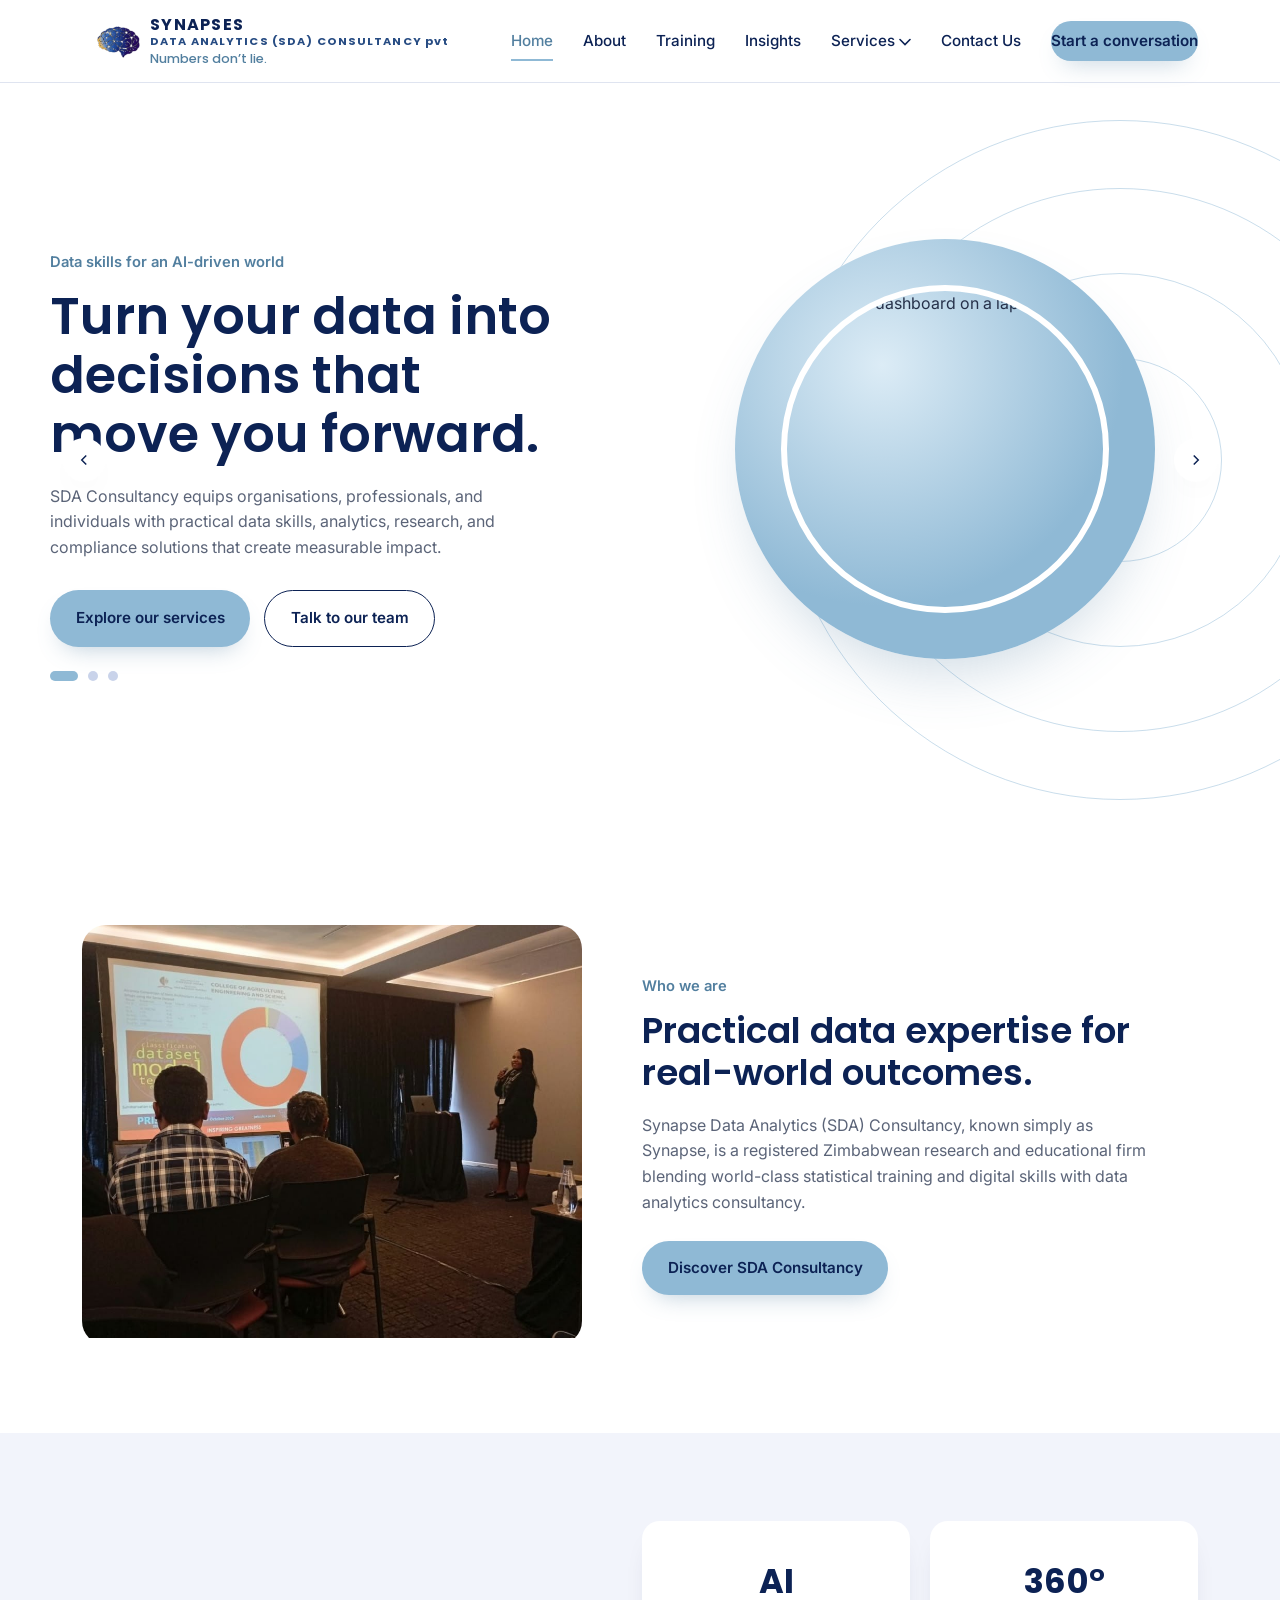
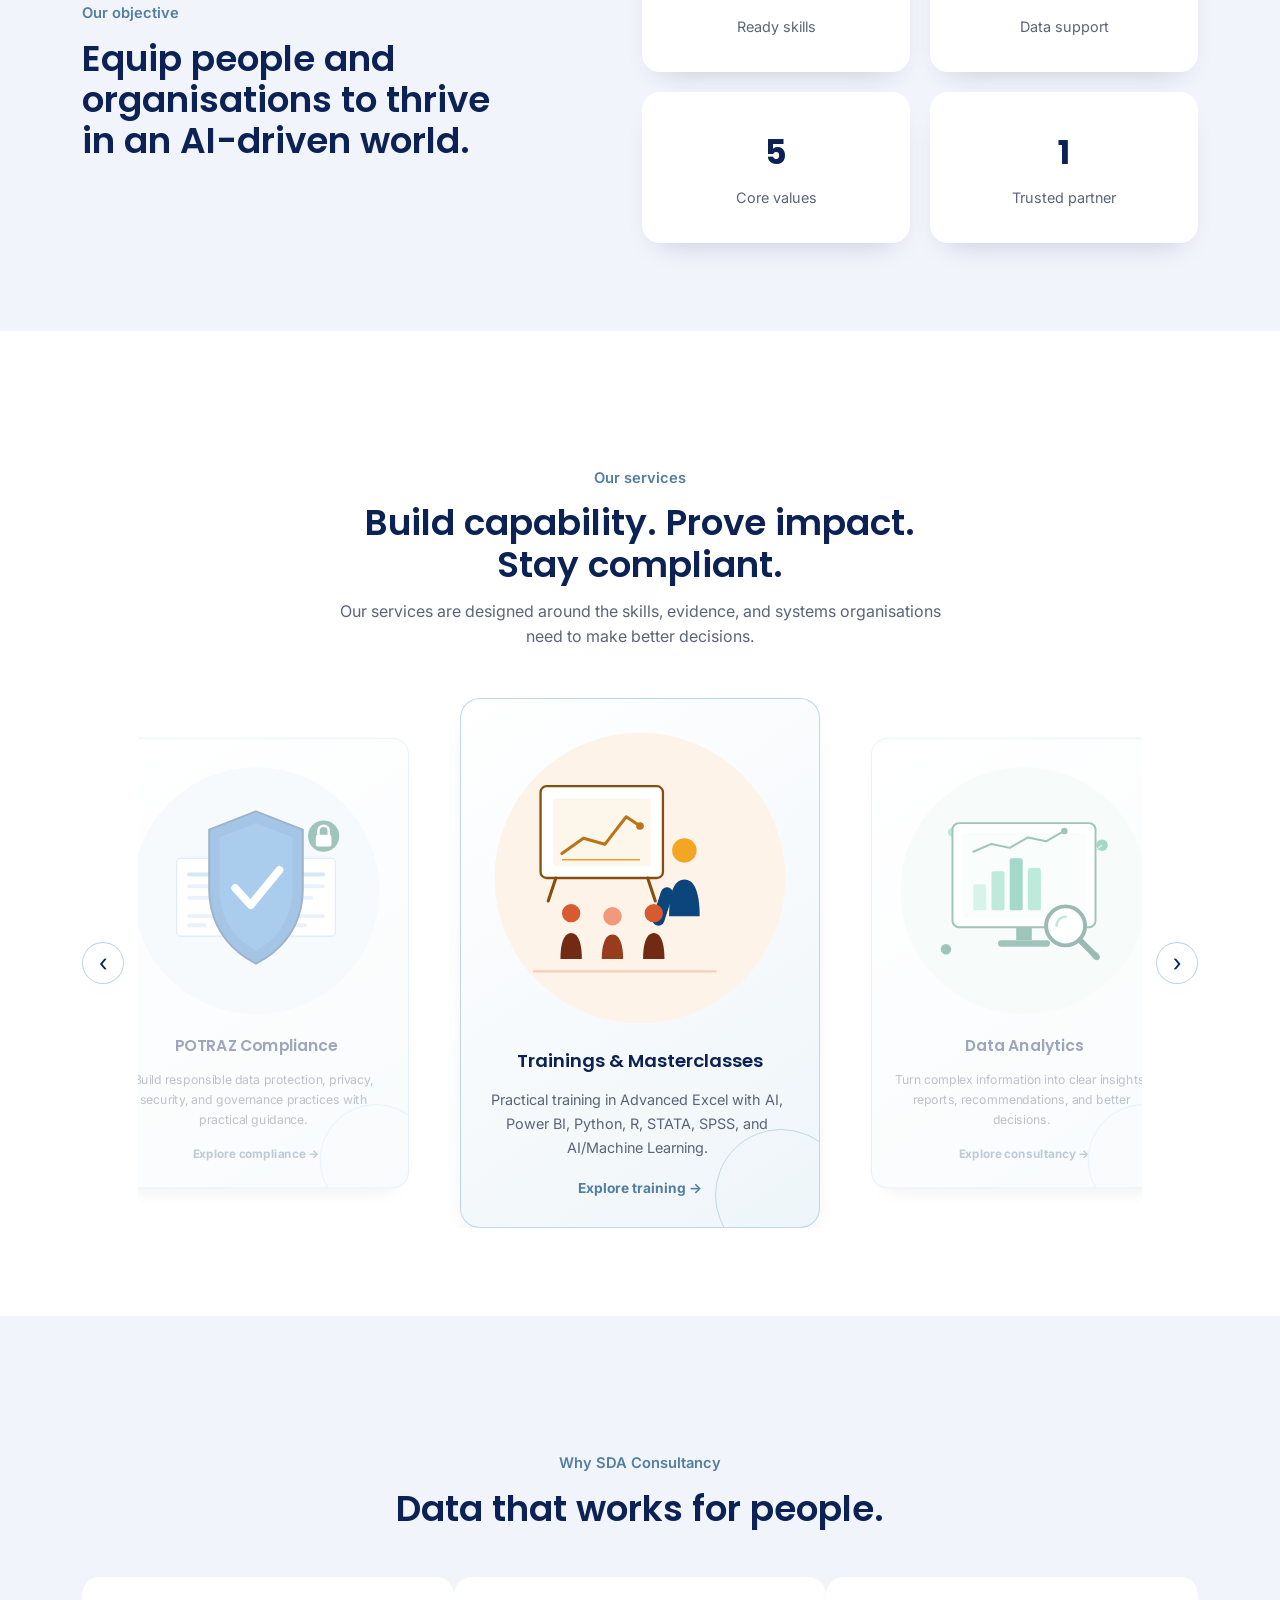
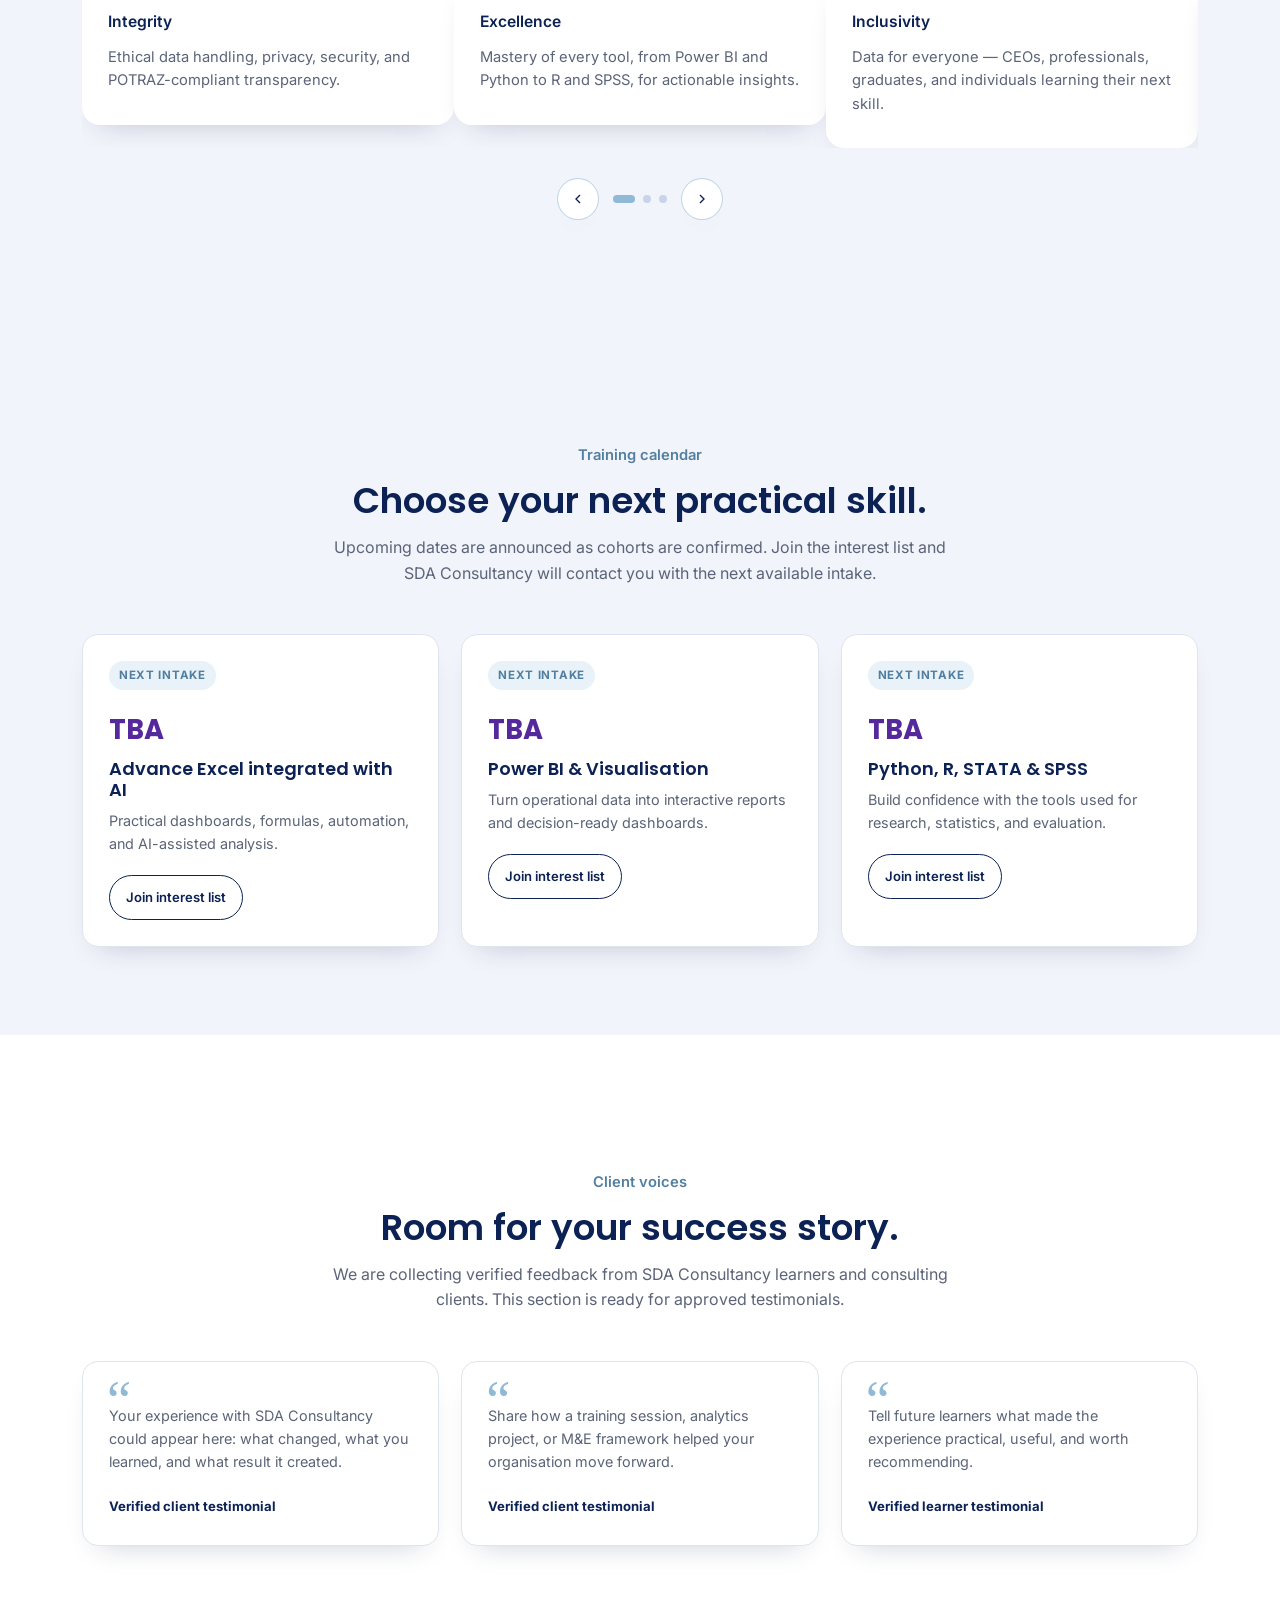
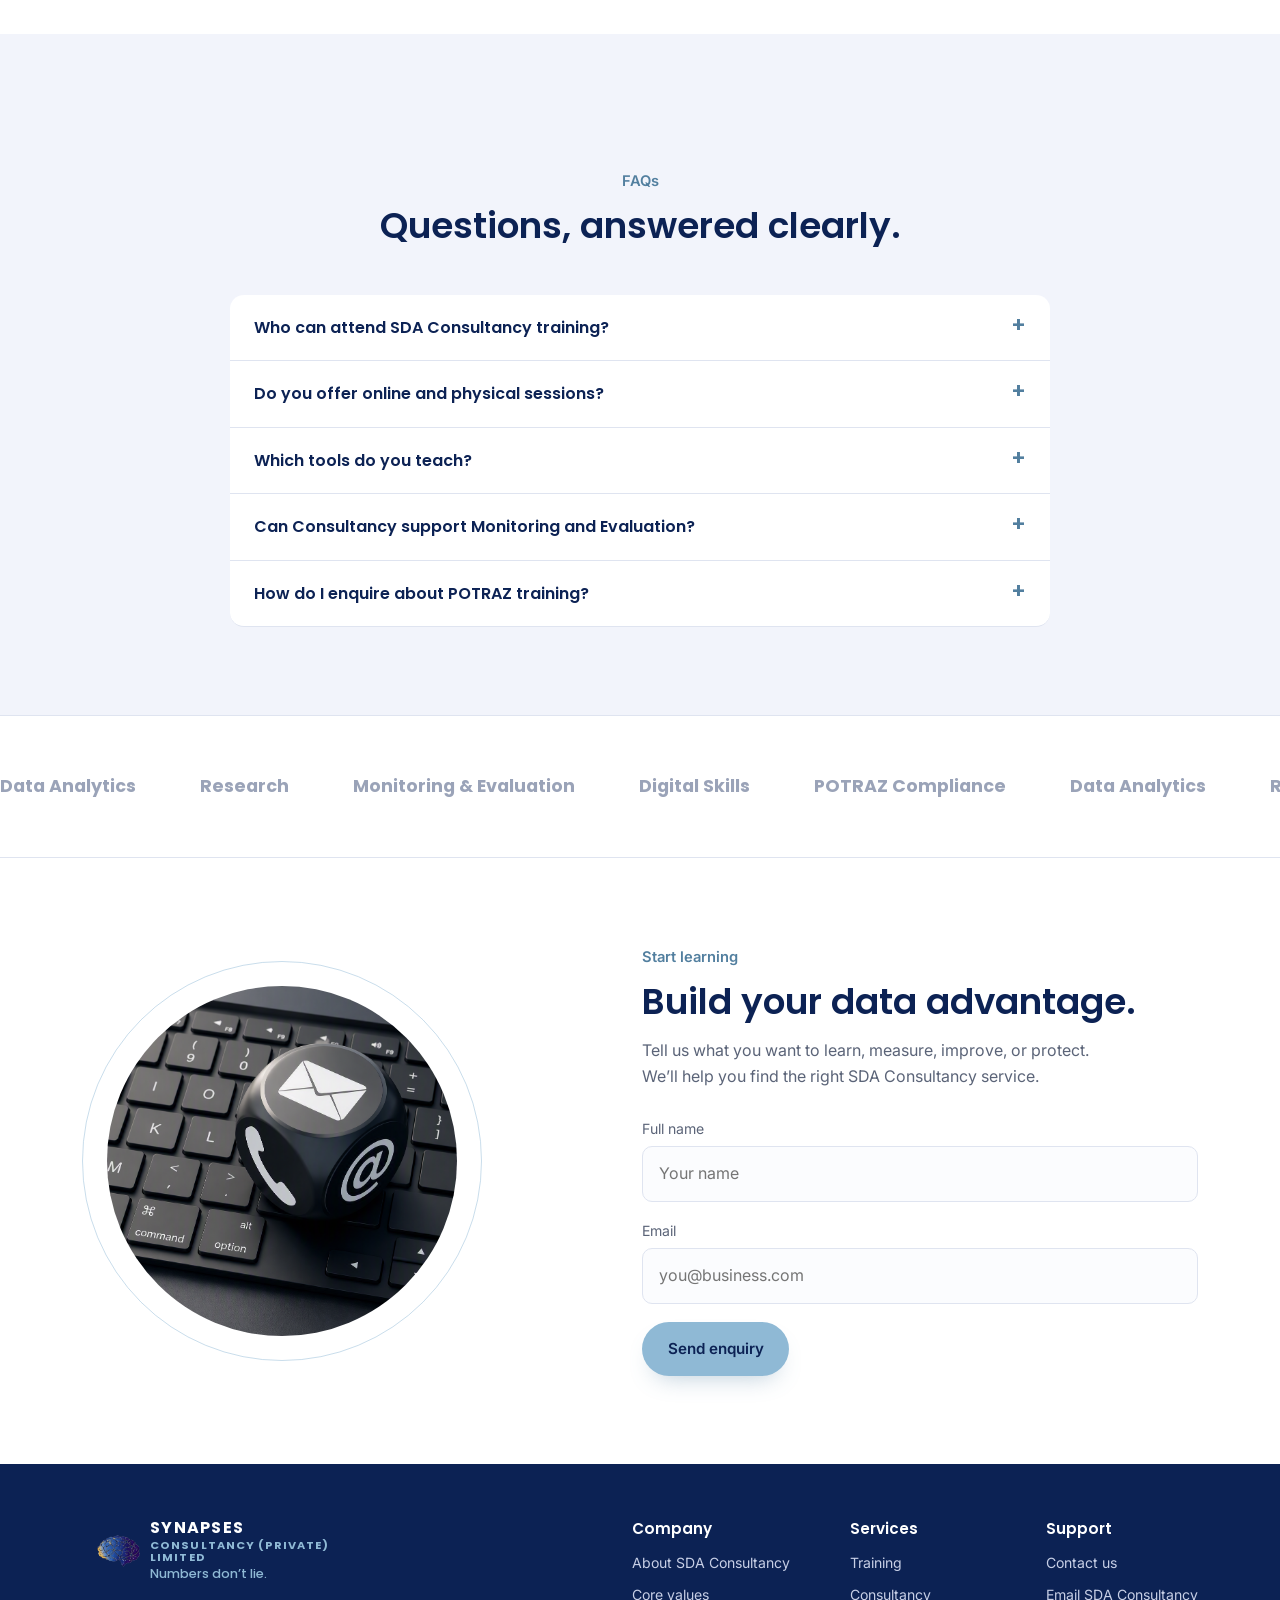
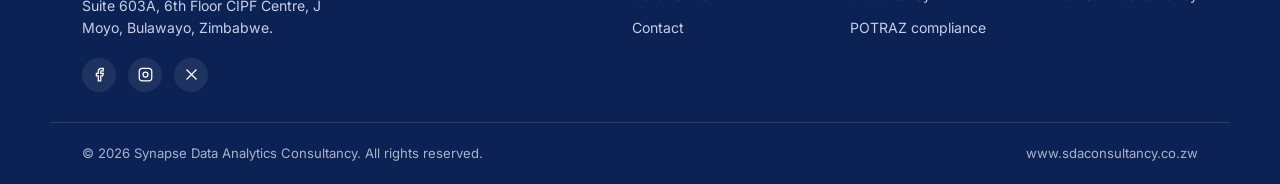
==== commit b848caa9: "Updated website content and styling" ====
--- a/index.html
+++ b/index.html
@@ -1,309 +1,713 @@
-<!DOCTYPE html>
+<!doctype html>
 <html lang="en">
-<head>
-<meta charset="UTF-8">
-<meta name="viewport" content="width=device-width, initial-scale=1.0">
-<title>Synapse Data Analytics Consultancy | Numbers don't lie</title>
-<meta name="description" content="SDA Consultancy provides data analytics consultancy, statistical training, digital skills, M&E frameworks, and POTRAZ compliance solutions.">
-<link rel="preconnect" href="https://fonts.googleapis.com">
-<link href="https://fonts.googleapis.com/css2?family=Poppins:wght@500;600;700&family=Inter:wght@400;500;600;700&display=swap" rel="stylesheet">
-<link rel="stylesheet" href="css/styles.css">
-</head>
-<body>
-<header>
-  <div class="nav container">
-    <a href="index.html" class="logo" aria-label="SDA Consultancy home">
-      <span class="logo-mark" aria-hidden="true">S</span>
-      <span><strong>SYNAPSES</strong><small>CONSULTANCY (PRIVATE) LIMITED</small><em>Numbers don’t lie.</em></span>
-    </a>
-
-    <nav aria-label="Main navigation">
-      <ul class="nav-links">
-        <li><a href="index.html" class="active">Home</a></li>
-        <li><a href="about.html">About SDA</a></li>
-        <li><a href="training.html">Training</a></li>
-        <li><a href="insights.html">Insights</a></li>
-        <li class="has-dropdown-parent">
-          <a href="products.html" class="has-dropdown">Services
-            <svg viewBox="0 0 12 8" aria-hidden="true"><path d="M1 1.5L6 6.5L11 1.5" stroke="currentColor" stroke-width="1.6" stroke-linecap="round" fill="none"/></svg>
-          </a>
-          <div class="dropdown" aria-label="Product menu">
-            <a href="products.html#training">Training &amp; Masterclasses</a>
-            <a href="products.html#consultancy">Data Consultancy</a>
-            <a href="products.html#potraz">POTRAZ Compliance</a>
-          </div>
-        </li>
-        <li><a href="contact.html">Contact Us</a></li>
-        <li class="hidden-mobile"><a href="contact.html" class="btn-primary">Start a conversation</a></li>
-      </ul>
-    </nav>
-
-    <div class="nav-right">
+  <head>
+    <meta charset="UTF-8" />
+    <meta name="viewport" content="width=device-width, initial-scale=1.0" />
+    <title>Synapse Data Analytics Consultancy | Numbers don't lie</title>
+    <meta
+      name="description"
+      content="SDA Consultancy provides data analytics consultancy, statistical training, digital skills, M&E frameworks, and POTRAZ compliance solutions."
+    />
+    <link rel="preconnect" href="https://fonts.googleapis.com" />
+    <link
+      href="https://fonts.googleapis.com/css2?family=Poppins:wght@500;600;700&family=Inter:wght@400;500;600;700&display=swap"
+      rel="stylesheet"
+    />
+    <link rel="stylesheet" href="css/styles.css" />
+  </head>
+  <body>
+    <header>
+      <div class="nav container">
+        <a href="index.html" class="logo" aria-label="SDA Consultancy home">
+          <span class="logo-mark" aria-hidden="true">S</span>
+          <span
+            ><strong>SYNAPSES</strong
+            ><small> DATA ANALYTICS (SDA) CONSULTANCY pvt</small
+            ><em>Numbers don’t lie.</em></span
+          >
+        </a>
+
+        <nav aria-label="Main navigation">
+          <ul class="nav-links">
+            <li><a href="index.html" class="active">Home</a></li>
+            <li><a href="about.html">About</a></li>
+            <li><a href="training.html">Training</a></li>
+            <li><a href="insights.html">Insights</a></li>
+            <li class="has-dropdown-parent">
+              <a href="products.html" class="has-dropdown"
+                >Services
+                <svg viewBox="0 0 12 8" aria-hidden="true">
+                  <path
+                    d="M1 1.5L6 6.5L11 1.5"
+                    stroke="currentColor"
+                    stroke-width="1.6"
+                    stroke-linecap="round"
+                    fill="none"
+                  />
+                </svg>
+              </a>
+              <div class="dropdown" aria-label="Product menu">
+                <a href="products.html#training"
+                  >Trainings &amp; Masterclasses</a
+                >
+                <a href="products.html#consultancy">Data Consultancy</a>
+                <a href="products.html#potraz">POTRAZ Compliance</a>
+              </div>
+            </li>
+            <li><a href="contact.html">Contact Us</a></li>
+            <li class="hidden-mobile">
+              <a href="contact.html" class="btn-primary"
+                >Start a conversation</a
+              >
+            </li>
+          </ul>
+        </nav>
+
+        <!-- <div class="nav-right">
       <button class="search-btn" aria-label="Search">
         <svg viewBox="0 0 24 24" fill="none" stroke="currentColor" stroke-width="2"><circle cx="11" cy="11" r="7"/><path d="M21 21l-4.3-4.3"/></svg>
       </button>
       <button class="mobile-toggle" aria-label="Open menu" type="button"><span></span><span></span><span></span></button>
-    </div>
-  </div>
-</header>
-
-<main>
-  <section class="hero">
-    <div class="ring-decor" aria-hidden="true"><span class="ring"></span><span class="ring"></span><span class="ring"></span><span class="ring"></span></div>
-    <div class="container slides hero-slider">
-      <div class="slide active">
-        <div class="hero-copy">
-          <div class="slide-eyebrow">Data skills for an AI-driven world</div>
-          <h1>Turn your data into decisions that move you forward.</h1>
-          <p>SDA Consultancy equips organisations, professionals, and individuals with practical data skills, analytics, research, and compliance solutions that create measurable impact.</p>
-          <div class="btn-row">
-            <a href="products.html" class="btn-primary">Explore our services</a>
-            <a href="contact.html" class="btn-outline">Talk to our team</a>
-          </div>
-        </div>
-        <div class="slide-media">
-          <div class="slide-media-inner">
-            <img src="https://images.unsplash.com/photo-1551288049-bebda4e38f71?auto=format&fit=crop&w=900&q=80" alt="Analytics dashboard on a laptop">
-          </div>
-        </div>
+    </div> -->
       </div>
-
-      <div class="slide">
-        <div class="hero-copy">
-          <div class="slide-eyebrow">Training &amp; masterclasses</div>
-          <h1>Master the tools shaping modern work.</h1>
-          <p>Learn Advanced Excel with AI, Power BI, Python, R, STATA, SPSS, and AI/Machine Learning through practical physical and online sessions.</p>
-          <div class="btn-row">
-            <a href="products.html#training" class="btn-primary">View training</a>
-            <a href="contact.html" class="btn-outline">Book a session</a>
-          </div>
-        </div>
-        <div class="slide-media">
-          <div class="slide-media-inner">
-            <img src="https://images.unsplash.com/photo-1516321318423-f06f85e504b3?auto=format&fit=crop&w=900&q=80" alt="Professional learning data skills on a laptop">
+    </header>
+
+    <main>
+      <section class="hero">
+        <div class="ring-decor" aria-hidden="true">
+          <span class="ring"></span><span class="ring"></span
+          ><span class="ring"></span><span class="ring"></span>
+        </div>
+        <div class="container slides hero-slider">
+          <div class="slide active">
+            <div class="hero-copy">
+              <div class="slide-eyebrow">
+                Data skills for an AI-driven world
+              </div>
+              <h1>Turn your data into decisions that move you forward.</h1>
+              <p>
+                SDA Consultancy equips organisations, professionals, and
+                individuals with practical data skills, analytics, research, and
+                compliance solutions that create measurable impact.
+              </p>
+              <div class="btn-row">
+                <a href="products.html" class="btn-primary"
+                  >Explore our services</a
+                >
+                <a href="contact.html" class="btn-outline">Talk to our team</a>
+              </div>
+            </div>
+            <div class="slide-media">
+              <div class="slide-media-inner">
+                <img
+                  src="https://images.unsplash.com/photo-1551288049-bebda4e38f71?auto=format&fit=crop&w=900&q=80"
+                  alt="Analytics dashboard on a laptop"
+                />
+              </div>
+            </div>
+          </div>
+
+          <div class="slide">
+            <div class="hero-copy">
+              <div class="slide-eyebrow">Trainings &amp; masterclasses</div>
+              <h1>Master the tools shaping modern work.</h1>
+              <p>
+                Learn Advanced Excel with AI, Power BI, Python, R, STATA, SPSS,
+                and AI/Machine Learning through practical physical and online
+                sessions.
+              </p>
+              <div class="btn-row">
+                <a href="products.html#training" class="btn-primary"
+                  >View training</a
+                >
+                <a href="contact.html" class="btn-outline">Book a session</a>
+              </div>
+            </div>
+            <div class="slide-media">
+              <div class="slide-media-inner">
+                <img
+                  src="https://images.unsplash.com/photo-1516321318423-f06f85e504b3?auto=format&fit=crop&w=900&q=80"
+                  alt="Professional learning data skills on a laptop"
+                />
+              </div>
+            </div>
+          </div>
+
+          <div class="slide">
+            <div class="hero-copy">
+              <div class="slide-eyebrow">Research, M&amp;E, and compliance</div>
+              <h1>Evidence that makes your impact visible.</h1>
+              <p>
+                From data analysis to Monitoring &amp; Evaluation frameworks and
+                POTRAZ-accredited Data Protection Officer training, we help you
+                act with confidence.
+              </p>
+              <div class="btn-row">
+                <a href="products.html#consultancy" class="btn-primary"
+                  >See consultancy</a
+                >
+                <a href="contact.html" class="btn-outline"
+                  >Discuss your needs</a
+                >
+              </div>
+            </div>
+            <div class="slide-media">
+              <div class="slide-media-inner">
+                <img
+                  src="https://images.unsplash.com/photo-1543286386-713bdd548da4?auto=format&fit=crop&w=900&q=80"
+                  alt="Charts and reports used for measuring impact"
+                />
+              </div>
+            </div>
+          </div>
+
+          <button
+            class="hero-nav-btn hero-prev"
+            aria-label="Previous slide"
+            type="button"
+          >
+            <svg
+              viewBox="0 0 24 24"
+              fill="none"
+              stroke="currentColor"
+              stroke-width="2"
+            >
+              <path d="M15 18l-6-6 6-6" />
+            </svg>
+          </button>
+          <button
+            class="hero-nav-btn hero-next"
+            aria-label="Next slide"
+            type="button"
+          >
+            <svg
+              viewBox="0 0 24 24"
+              fill="none"
+              stroke="currentColor"
+              stroke-width="2"
+            >
+              <path d="M9 18l6-6-6-6" />
+            </svg>
+          </button>
+          <div class="slide-dots" aria-label="Slide controls"></div>
+        </div>
+      </section>
+
+      <section class="mission">
+        <div class="container reveal">
+          <div class="mission-img">
+            <img
+              src="assets/section_pictures/home_section2.jpeg"
+              alt="Team reviewing a fintech dashboard on a laptop"
+            />
+          </div>
+          <div class="mission-copy">
+            <div class="section-label">Who we are</div>
+            <h2>Practical data expertise for real-world outcomes.</h2>
+            <p>
+              Synapse Data Analytics (SDA) Consultancy, known simply as Synapse,
+              is a registered Zimbabwean research and educational firm blending
+              world-class statistical training and digital skills with data
+              analytics consultancy.
+            </p>
+            <a href="about.html" class="btn-primary">Discover SDA Consultancy</a>
+          </div>
+        </div>
+      </section>
+
+      <section class="stats">
+        <div class="container reveal">
+          <div>
+            <div class="section-label">Our objective</div>
+            <h2>
+              Equip people and organisations to thrive in an AI-driven world.
+            </h2>
+          </div>
+          <div class="stat-grid">
+            <div class="stat-card">
+              <div class="num">AI</div>
+              <div class="lab">Ready skills</div>
+            </div>
+            <div class="stat-card">
+              <div class="num">360°</div>
+              <div class="lab">Data support</div>
+            </div>
+            <div class="stat-card">
+              <div class="num">5</div>
+              <div class="lab">Core values</div>
+            </div>
+            <div class="stat-card">
+              <div class="num">1</div>
+              <div class="lab">Trusted partner</div>
+            </div>
+          </div>
+        </div>
+      </section>
+
+      <section class="products">
+        <div class="container">
+          <div class="section-head reveal">
+            <div class="section-label">Our services</div>
+            <h2>Build capability. Prove impact. Stay compliant.</h2>
+            <p>
+              Our services are designed around the skills, evidence, and systems
+              organisations need to make better decisions.
+            </p>
+          </div>
+
+          <div class="prod-carousel">
+            <button class="carousel-arrow prev" aria-label="Previous service">
+              ‹
+            </button>
+
+            <div class="prod-track-viewport">
+              <div class="prod-track" id="prodTrack">
+                <a
+                  href="products.html#training"
+                  class="prod-card service-preview"
+                >
+                  <div class="service-preview-top">
+                    <!-- <div class="service-preview-number">01</div> -->
+                    <img
+                      src="assets/svgs/training.svg"
+                      alt=""
+                      class="service-preview-icon"
+                    />
+                  </div>
+                  <div class="service-preview-content">
+                    <div class="tag">Trainings &amp; Masterclasses</div>
+                    <p>
+                      Practical training in Advanced Excel with AI, Power BI,
+                      Python, R, STATA, SPSS, and AI/Machine Learning.
+                    </p>
+                    <span>Explore training →</span>
+                  </div>
+                </a>
+                <a
+                  href="products.html#consultancy"
+                  class="prod-card service-preview"
+                >
+                  <div class="service-preview-top">
+                    <!-- <div class="service-preview-number">02</div> -->
+                    <img
+                      src="assets/svgs/data-consultancy.svg"
+                      alt=""
+                      class="service-preview-icon"
+                    />
+                  </div>
+                  <div class="service-preview-content">
+                    <div class="tag">Data Analytics</div>
+                    <p>
+                      Turn complex information into clear insights, reports,
+                      recommendations, and better decisions.
+                    </p>
+                    <span>Explore consultancy →</span>
+                  </div>
+                </a>
+                <a
+                  href="products.html#potraz"
+                  class="prod-card service-preview"
+                >
+                  <div class="service-preview-top">
+                    <!-- <div class="service-preview-number">03</div> -->
+                    <img
+                      src="assets/svgs/potraz-compliance.svg"
+                      alt=""
+                      class="service-preview-icon"
+                    />
+                  </div>
+                  <div class="service-preview-content">
+                    <div class="tag">POTRAZ Compliance</div>
+                    <p>
+                      Build responsible data protection, privacy, security, and
+                      governance practices with practical guidance.
+                    </p>
+                    <span>Explore compliance →</span>
+                  </div>
+                </a>
+              </div>
+            </div>
+
+            <button class="carousel-arrow next" aria-label="Next service">
+              ›
+            </button>
+          </div>
+        </div>
+      </section>
+
+      <section class="testimonials">
+        <div class="container">
+          <div class="section-head reveal">
+            <div class="section-label">Why SDA Consultancy</div>
+            <h2>Data that works for people.</h2>
+          </div>
+          <div class="carousel reveal">
+            <div class="carousel-viewport">
+              <div class="carousel-track per3">
+                <div class="test-card">
+                  <div class="name">Integrity</div>
+                  <p>
+                    Ethical data handling, privacy, security, and
+                    POTRAZ-compliant transparency.
+                  </p>
+                </div>
+                <div class="test-card">
+                  <div class="name">Excellence</div>
+                  <p>
+                    Mastery of every tool, from Power BI and Python to R and
+                    SPSS, for actionable insights.
+                  </p>
+                </div>
+                <div class="test-card">
+                  <div class="name">Inclusivity</div>
+                  <p>
+                    Data for everyone — CEOs, professionals, graduates, and
+                    individuals learning their next skill.
+                  </p>
+                </div>
+                <div class="test-card">
+                  <div class="name">Impact</div>
+                  <p>
+                    Success measured by your outcomes: better reports, stronger
+                    decisions, promotions, and job placements.
+                  </p>
+                </div>
+                <div class="test-card">
+                  <div class="name">Adaptability</div>
+                  <p>
+                    We evolve with AI and emerging technology so clients are
+                    ready before change becomes a requirement.
+                  </p>
+                </div>
+              </div>
+            </div>
+            <div class="carousel-controls">
+              <button
+                class="carousel-arrow carousel-prev"
+                aria-label="Previous"
+                type="button"
+              >
+                <svg
+                  viewBox="0 0 24 24"
+                  fill="none"
+                  stroke="currentColor"
+                  stroke-width="2"
+                >
+                  <path d="M15 18l-6-6 6-6" />
+                </svg>
+              </button>
+              <div class="carousel-dots"></div>
+              <button
+                class="carousel-arrow carousel-next"
+                aria-label="Next"
+                type="button"
+              >
+                <svg
+                  viewBox="0 0 24 24"
+                  fill="none"
+                  stroke="currentColor"
+                  stroke-width="2"
+                >
+                  <path d="M9 18l6-6-6-6" />
+                </svg>
+              </button>
+            </div>
+          </div>
+        </div>
+      </section>
+
+      <section class="calendar-section">
+        <div class="container">
+          <div class="section-head reveal">
+            <div class="section-label">Training calendar</div>
+            <h2>Choose your next practical skill.</h2>
+            <p>
+              Upcoming dates are announced as cohorts are confirmed. Join the
+              interest list and SDA Consultancy will contact you with the next available
+              intake.
+            </p>
+          </div>
+          <div class="calendar-grid reveal-stagger">
+            <article class="calendar-card">
+              <span class="calendar-status">Next intake</span>
+              <div class="calendar-date">TBA</div>
+              <h3>Advance Excel integrated with AI</h3>
+              <p>
+                Practical dashboards, formulas, automation, and AI-assisted
+                analysis.
+              </p>
+              <a
+                href="contact.html?course=Advanced%20Excel%20with%20AI"
+                class="btn-outline"
+                >Join interest list</a
+              >
+            </article>
+            <article class="calendar-card">
+              <span class="calendar-status">Next intake</span>
+              <div class="calendar-date">TBA</div>
+              <h3>Power BI &amp; Visualisation</h3>
+              <p>
+                Turn operational data into interactive reports and
+                decision-ready dashboards.
+              </p>
+              <a
+                href="contact.html?course=Power%20BI%20and%20Visualisation"
+                class="btn-outline"
+                >Join interest list</a
+              >
+            </article>
+            <article class="calendar-card">
+              <span class="calendar-status">Next intake</span>
+              <div class="calendar-date">TBA</div>
+              <h3>Python, R, STATA &amp; SPSS</h3>
+              <p>
+                Build confidence with the tools used for research, statistics,
+                and evaluation.
+              </p>
+              <a
+                href="contact.html?course=Python%2C%20R%2C%20STATA%20and%20SPSS"
+                class="btn-outline"
+                >Join interest list</a
+              >
+            </article>
+          </div>
+        </div>
+      </section>
+
+      <section class="testimonial-section">
+        <div class="container">
+          <div class="section-head reveal">
+            <div class="section-label">Client voices</div>
+            <h2>Room for your success story.</h2>
+            <p>
+              We are collecting verified feedback from SDA Consultancy learners and
+              consulting clients. This section is ready for approved
+              testimonials.
+            </p>
+          </div>
+          <div class="quote-grid reveal-stagger">
+            <article class="quote-card">
+              <span>“</span>
+              <p>
+                Your experience with SDA Consultancy could appear here: what changed, what
+                you learned, and what result it created.
+              </p>
+              <strong>Verified client testimonial</strong>
+            </article>
+            <article class="quote-card">
+              <span>“</span>
+              <p>
+                Share how a training session, analytics project, or M&amp;E
+                framework helped your organisation move forward.
+              </p>
+              <strong>Verified client testimonial</strong>
+            </article>
+            <article class="quote-card">
+              <span>“</span>
+              <p>
+                Tell future learners what made the experience practical, useful,
+                and worth recommending.
+              </p>
+              <strong>Verified learner testimonial</strong>
+            </article>
+          </div>
+        </div>
+      </section>
+
+      <section class="faq-section">
+        <div class="container">
+          <div class="section-head reveal">
+            <div class="section-label">FAQs</div>
+            <h2>Questions, answered clearly.</h2>
+          </div>
+          <div class="faq-list reveal-stagger">
+            <details>
+              <summary>Who can attend SDA Consultancy training?</summary>
+              <p>
+                Our programmes can support organisations, professionals,
+                graduates, students, and individuals who want practical data and
+                digital skills.
+              </p>
+            </details>
+            <details>
+              <summary>Do you offer online and physical sessions?</summary>
+              <p>
+                Yes. SDA Consultancy can provide physical or online delivery depending on
+                the programme, cohort, and client requirements.
+              </p>
+            </details>
+            <details>
+              <summary>Which tools do you teach?</summary>
+              <p>
+                Our training includes Advanced Excel with AI, Power BI, Python,
+                R, STATA, SPSS, and AI or Machine Learning with Python.
+              </p>
+            </details>
+            <details>
+              <summary>Can Consultancy support Monitoring and Evaluation?</summary>
+              <p>
+                Yes. We design M&amp;E frameworks, indicators, tools, reporting
+                systems, and analysis approaches that help organisations measure
+                impact.
+              </p>
+            </details>
+            <details>
+              <summary>How do I enquire about POTRAZ training?</summary>
+              <p>
+                Use the contact form or WhatsApp SDA Consultancy with your organisation,
+                role, and preferred training needs. We will guide you through
+                the next step.
+              </p>
+            </details>
+          </div>
+        </div>
+      </section>
+
+      <section class="partners" aria-label="SDA focus areas">
+        <div class="partners-track">
+          <span class="partner-logo">Data Analytics</span
+          ><span class="partner-logo">Research</span
+          ><span class="partner-logo">Monitoring &amp; Evaluation</span
+          ><span class="partner-logo">Digital Skills</span
+          ><span class="partner-logo">POTRAZ Compliance</span>
+          <span class="partner-logo">Data Analytics</span
+          ><span class="partner-logo">Research</span
+          ><span class="partner-logo">Monitoring &amp; Evaluation</span
+          ><span class="partner-logo">Digital Skills</span
+          ><span class="partner-logo">POTRAZ Compliance</span>
+        </div>
+      </section>
+
+      <section class="newsletter">
+        <div class="container reveal">
+          <div class="newsletter-img">
+            <img
+              src="assets/contact_us.png"
+              alt="Two colleagues having a conversation outside a shop"
+            />
+          </div>
+          <div class="newsletter-copy">
+            <div class="section-label">Start learning</div>
+            <h2>Build your data advantage.</h2>
+            <p>
+              Tell us what you want to learn, measure, improve, or protect.
+              We’ll help you find the right SDA Consultancy service.
+            </p>
+            <form
+              data-demo-form
+              data-success-message="Thanks — we’ll be in touch shortly."
+            >
+              <div class="field">
+                <label for="nl-name">Full name</label>
+                <input
+                  id="nl-name"
+                  type="text"
+                  placeholder="Your name"
+                  required
+                />
+              </div>
+              <div class="field">
+                <label for="nl-email">Email</label>
+                <input
+                  id="nl-email"
+                  type="email"
+                  placeholder="you@business.com"
+                  required
+                />
+              </div>
+              <button type="submit" class="btn-primary">Send enquiry</button>
+              <div class="form-note" aria-live="polite"></div>
+            </form>
+          </div>
+        </div>
+      </section>
+    </main>
+
+    <footer>
+      <div class="container footer-top">
+        <div class="brand-col">
+          <a href="index.html" class="logo" aria-label="SDA Consultancy home">
+            <span class="logo-mark" aria-hidden="true">S</span>
+            <span
+              ><strong>SYNAPSES</strong
+              ><small>CONSULTANCY (PRIVATE) LIMITED</small
+              ><em>Numbers don’t lie.</em></span
+            >
+          </a>
+          <p>Suite 603A, 6th Floor CIPF Centre, J Moyo, Bulawayo, Zimbabwe.</p>
+          <div class="social-row">
+            <a href="#" aria-label="Facebook"
+              ><svg
+                viewBox="0 0 24 24"
+                fill="none"
+                stroke="currentColor"
+                stroke-width="2"
+              >
+                <path
+                  d="M18 2h-3a5 5 0 00-5 5v3H7v4h3v8h4v-8h3l1-4h-4V7a1 1 0 011-1h3z"
+                /></svg
+            ></a>
+            <a href="#" aria-label="Instagram"
+              ><svg
+                viewBox="0 0 24 24"
+                fill="none"
+                stroke="currentColor"
+                stroke-width="2"
+              >
+                <rect x="2" y="2" width="20" height="20" rx="5" />
+                <circle cx="12" cy="12" r="4" /></svg
+            ></a>
+            <a href="#" aria-label="X"
+              ><svg
+                viewBox="0 0 24 24"
+                fill="none"
+                stroke="currentColor"
+                stroke-width="2"
+              >
+                <path d="M4 4l16 16M20 4L4 20" /></svg
+            ></a>
+          </div>
+        </div>
+
+        <div class="foot-cols">
+          <div class="foot-col">
+            <h4>Company</h4>
+            <a href="about.html">About SDA Consultancy</a>
+            <a href="about.html#values">Core values</a>
+            <a href="contact.html">Contact</a>
+          </div>
+          <div class="foot-col">
+            <h4>Services</h4>
+            <a href="products.html#training">Training</a>
+            <a href="products.html#consultancy">Consultancy</a>
+            <a href="products.html#potraz">POTRAZ compliance</a>
+          </div>
+          <div class="foot-col">
+            <h4>Support</h4>
+            <a href="contact.html">Contact us</a>
+            <a href="mailto:info@sdaconsultancy.co.zw">Email SDA Consultancy</a>
           </div>
         </div>
       </div>
-
-      <div class="slide">
-        <div class="hero-copy">
-          <div class="slide-eyebrow">Research, M&amp;E, and compliance</div>
-          <h1>Evidence that makes your impact visible.</h1>
-          <p>From data analysis to Monitoring &amp; Evaluation frameworks and POTRAZ-accredited Data Protection Officer training, we help you act with confidence.</p>
-          <div class="btn-row">
-            <a href="products.html#consultancy" class="btn-primary">See consultancy</a>
-            <a href="contact.html" class="btn-outline">Discuss your needs</a>
-          </div>
-        </div>
-        <div class="slide-media">
-          <div class="slide-media-inner">
-            <img src="https://images.unsplash.com/photo-1543286386-713bdd548da4?auto=format&fit=crop&w=900&q=80" alt="Charts and reports used for measuring impact">
-          </div>
-        </div>
+      <div class="foot-bottom">
+        <span
+          >© 2026 Synapse Data Analytics Consultancy. All rights reserved.</span
+        >
+        <span>www.sdaconsultancy.co.zw</span>
       </div>
-
-      <button class="hero-nav-btn hero-prev" aria-label="Previous slide" type="button"><svg viewBox="0 0 24 24" fill="none" stroke="currentColor" stroke-width="2"><path d="M15 18l-6-6 6-6"/></svg></button>
-      <button class="hero-nav-btn hero-next" aria-label="Next slide" type="button"><svg viewBox="0 0 24 24" fill="none" stroke="currentColor" stroke-width="2"><path d="M9 18l6-6-6-6"/></svg></button>
-      <div class="slide-dots" aria-label="Slide controls"></div>
-    </div>
-  </section>
-
-  <section class="mission">
-    <div class="container reveal">
-      <div class="mission-img">
-        <img src="https://images.unsplash.com/photo-1600880292203-757bb62b4baf?auto=format&fit=crop&w=1000&q=80" alt="Team reviewing a fintech dashboard on a laptop">
-      </div>
-      <div class="mission-copy">
-        <div class="section-label">Who we are</div>
-        <h2>Practical data expertise for real-world outcomes.</h2>
-        <p>Synapse Data Analytics Consultancy, known simply as SDA Consultancy, is a registered Zimbabwean research and educational firm blending world-class statistical training and digital skills with data analytics consultancy.</p>
-        <a href="about.html" class="btn-primary">Discover SDA</a>
-      </div>
-    </div>
-  </section>
-
-  <section class="stats">
-    <div class="container reveal">
-      <div>
-        <div class="section-label">Our objective</div>
-        <h2>Equip people and organisations to thrive in an AI-driven world.</h2>
-      </div>
-      <div class="stat-grid">
-        <div class="stat-card"><div class="num">AI</div><div class="lab">Ready skills</div></div>
-        <div class="stat-card"><div class="num">360°</div><div class="lab">Data support</div></div>
-        <div class="stat-card"><div class="num">5</div><div class="lab">Core values</div></div>
-        <div class="stat-card"><div class="num">1</div><div class="lab">Trusted partner</div></div>
-      </div>
-    </div>
-  </section>
-
-  <section class="products">
-    <div class="container">
-      <div class="section-head reveal">
-        <div class="section-label">Our services</div>
-        <h2>Build capability. Prove impact. Stay compliant.</h2>
-        <p>Our services are designed around the skills, evidence, and systems organisations need to make better decisions.</p>
-      </div>
-
-      <div class="prod-grid reveal-stagger">
-        <a href="products.html#training" class="prod-card service-preview">
-          <div class="service-preview-number">01</div>
-          <div class="service-preview-content"><div class="tag">Training &amp; Masterclasses</div><p>Practical training in Advanced Excel with AI, Power BI, Python, R, STATA, SPSS, and AI/Machine Learning.</p><span>Explore training →</span></div>
-        </a>
-        <a href="products.html#consultancy" class="prod-card service-preview">
-          <div class="service-preview-number">02</div>
-          <div class="service-preview-content"><div class="tag">Data Consultancy</div><p>Turn complex information into clear insights, reports, recommendations, and better decisions.</p><span>Explore consultancy →</span></div>
-        </a>
-        <a href="products.html#potraz" class="prod-card service-preview">
-          <div class="service-preview-number">03</div>
-          <div class="service-preview-content"><div class="tag">POTRAZ Compliance</div><p>Build responsible data protection, privacy, security, and governance practices with practical guidance.</p><span>Explore compliance →</span></div>
-        </a>
-      </div>
-    </div>
-  </section>
-
-  <section class="testimonials">
-    <div class="container">
-      <div class="section-head reveal"><div class="section-label">Why SDA</div><h2>Data that works for people.</h2></div>
-      <div class="carousel reveal">
-        <div class="carousel-viewport">
-          <div class="carousel-track per3">
-            <div class="test-card">
-              <div class="name">Integrity</div>
-              <p>Ethical data handling, privacy, security, and POTRAZ-compliant transparency.</p>
-            </div>
-            <div class="test-card">
-              <div class="name">Excellence</div>
-              <p>Mastery of every tool, from Power BI and Python to R and SPSS, for actionable insights.</p>
-            </div>
-            <div class="test-card">
-              <div class="name">Inclusivity</div>
-              <p>Data for everyone — CEOs, professionals, graduates, and individuals learning their next skill.</p>
-            </div>
-            <div class="test-card">
-              <div class="name">Impact</div>
-              <p>Success measured by your outcomes: better reports, stronger decisions, promotions, and job placements.</p>
-            </div>
-            <div class="test-card">
-              <div class="name">Adaptability</div>
-              <p>We evolve with AI and emerging technology so clients are ready before change becomes a requirement.</p>
-            </div>
-          </div>
-        </div>
-        <div class="carousel-controls">
-          <button class="carousel-arrow carousel-prev" aria-label="Previous" type="button"><svg viewBox="0 0 24 24" fill="none" stroke="currentColor" stroke-width="2"><path d="M15 18l-6-6 6-6"/></svg></button>
-          <div class="carousel-dots"></div>
-          <button class="carousel-arrow carousel-next" aria-label="Next" type="button"><svg viewBox="0 0 24 24" fill="none" stroke="currentColor" stroke-width="2"><path d="M9 18l6-6-6-6"/></svg></button>
-        </div>
-      </div>
-    </div>
-  </section>
-
-  <section class="calendar-section">
-    <div class="container">
-      <div class="section-head reveal">
-        <div class="section-label">Training calendar</div>
-        <h2>Choose your next practical skill.</h2>
-        <p>Upcoming dates are announced as cohorts are confirmed. Join the interest list and SDA will contact you with the next available intake.</p>
-      </div>
-      <div class="calendar-grid reveal-stagger">
-        <article class="calendar-card"><span class="calendar-status">Next intake</span><div class="calendar-date">TBA</div><h3>Advanced Excel with AI</h3><p>Practical dashboards, formulas, automation, and AI-assisted analysis.</p><a href="contact.html?course=Advanced%20Excel%20with%20AI" class="btn-outline">Join interest list</a></article>
-        <article class="calendar-card"><span class="calendar-status">Next intake</span><div class="calendar-date">TBA</div><h3>Power BI &amp; Visualisation</h3><p>Turn operational data into interactive reports and decision-ready dashboards.</p><a href="contact.html?course=Power%20BI%20and%20Visualisation" class="btn-outline">Join interest list</a></article>
-        <article class="calendar-card"><span class="calendar-status">Next intake</span><div class="calendar-date">TBA</div><h3>Python, R, STATA &amp; SPSS</h3><p>Build confidence with the tools used for research, statistics, and evaluation.</p><a href="contact.html?course=Python%2C%20R%2C%20STATA%20and%20SPSS" class="btn-outline">Join interest list</a></article>
-      </div>
-    </div>
-  </section>
-
-  <section class="testimonial-section">
-    <div class="container">
-      <div class="section-head reveal"><div class="section-label">Client voices</div><h2>Room for your success story.</h2><p>We are collecting verified feedback from SDA learners and consulting clients. This section is ready for approved testimonials.</p></div>
-      <div class="quote-grid reveal-stagger"><article class="quote-card"><span>“</span><p>Your experience with SDA could appear here: what changed, what you learned, and what result it created.</p><strong>Verified client testimonial</strong></article><article class="quote-card"><span>“</span><p>Share how a training session, analytics project, or M&amp;E framework helped your organisation move forward.</p><strong>Verified client testimonial</strong></article><article class="quote-card"><span>“</span><p>Tell future learners what made the experience practical, useful, and worth recommending.</p><strong>Verified learner testimonial</strong></article></div>
-    </div>
-  </section>
-
-  <section class="faq-section">
-    <div class="container">
-      <div class="section-head reveal"><div class="section-label">FAQs</div><h2>Questions, answered clearly.</h2></div>
-      <div class="faq-list reveal-stagger"><details><summary>Who can attend SDA training?</summary><p>Our programmes can support organisations, professionals, graduates, students, and individuals who want practical data and digital skills.</p></details><details><summary>Do you offer online and physical sessions?</summary><p>Yes. SDA can provide physical or online delivery depending on the programme, cohort, and client requirements.</p></details><details><summary>Which tools do you teach?</summary><p>Our training includes Advanced Excel with AI, Power BI, Python, R, STATA, SPSS, and AI or Machine Learning with Python.</p></details><details><summary>Can SDA support Monitoring and Evaluation?</summary><p>Yes. We design M&amp;E frameworks, indicators, tools, reporting systems, and analysis approaches that help organisations measure impact.</p></details><details><summary>How do I enquire about POTRAZ training?</summary><p>Use the contact form or WhatsApp SDA with your organisation, role, and preferred training needs. We will guide you through the next step.</p></details></div>
-    </div>
-  </section>
-
-  <section class="partners" aria-label="SDA focus areas">
-    <div class="partners-track">
-      <span class="partner-logo">Data Analytics</span><span class="partner-logo">Research</span><span class="partner-logo">Monitoring &amp; Evaluation</span><span class="partner-logo">Digital Skills</span><span class="partner-logo">POTRAZ Compliance</span>
-      <span class="partner-logo">Data Analytics</span><span class="partner-logo">Research</span><span class="partner-logo">Monitoring &amp; Evaluation</span><span class="partner-logo">Digital Skills</span><span class="partner-logo">POTRAZ Compliance</span>
-    </div>
-  </section>
-
-  <section class="newsletter">
-    <div class="container reveal">
-      <div class="newsletter-img">
-        <img src="https://images.unsplash.com/photo-1531123897727-8f129e1688ce?auto=format&fit=crop&w=900&q=80" alt="Two colleagues having a conversation outside a shop">
-      </div>
-      <div class="newsletter-copy">
-        <div class="section-label">Start learning</div>
-        <h2>Build your data advantage.</h2>
-        <p>Tell us what you want to learn, measure, improve, or protect. We’ll help you find the right SDA service.</p>
-        <form data-demo-form data-success-message="Thanks — we’ll be in touch shortly.">
-          <div class="field">
-            <label for="nl-name">Full name</label>
-            <input id="nl-name" type="text" placeholder="Your name" required>
-          </div>
-          <div class="field">
-            <label for="nl-email">Email</label>
-            <input id="nl-email" type="email" placeholder="you@business.com" required>
-          </div>
-          <button type="submit" class="btn-primary">Send enquiry</button>
-          <div class="form-note" aria-live="polite"></div>
-        </form>
-      </div>
-    </div>
-  </section>
-</main>
-
-<footer>
-  <div class="container footer-top">
-    <div class="brand-col">
-      <a href="index.html" class="logo" aria-label="SDA Consultancy home">
-        <span class="logo-mark" aria-hidden="true">S</span>
-        <span><strong>SYNAPSES</strong><small>CONSULTANCY (PRIVATE) LIMITED</small><em>Numbers don’t lie.</em></span>
-      </a>
-      <p>Suite 603A, 6th Floor CIPF Centre, J Moyo, Bulawayo, Zimbabwe.</p>
-      <div class="social-row">
-        <a href="#" aria-label="Facebook"><svg viewBox="0 0 24 24" fill="none" stroke="currentColor" stroke-width="2"><path d="M18 2h-3a5 5 0 00-5 5v3H7v4h3v8h4v-8h3l1-4h-4V7a1 1 0 011-1h3z"/></svg></a>
-        <a href="#" aria-label="Instagram"><svg viewBox="0 0 24 24" fill="none" stroke="currentColor" stroke-width="2"><rect x="2" y="2" width="20" height="20" rx="5"/><circle cx="12" cy="12" r="4"/></svg></a>
-        <a href="#" aria-label="X"><svg viewBox="0 0 24 24" fill="none" stroke="currentColor" stroke-width="2"><path d="M4 4l16 16M20 4L4 20"/></svg></a>
-      </div>
-    </div>
-
-    <div class="foot-cols">
-      <div class="foot-col">
-        <h4>Company</h4>
-        <a href="about.html">About SDA</a>
-        <a href="about.html#values">Core values</a>
-        <a href="contact.html">Contact</a>
-      </div>
-      <div class="foot-col">
-        <h4>Services</h4>
-        <a href="products.html#training">Training</a>
-        <a href="products.html#consultancy">Consultancy</a>
-        <a href="products.html#potraz">POTRAZ compliance</a>
-      </div>
-      <div class="foot-col">
-        <h4>Support</h4>
-        <a href="contact.html">Contact us</a>
-        <a href="mailto:info@sdaconsultancy.co.zw">Email SDA</a>
-      </div>
-    </div>
-  </div>
-  <div class="foot-bottom">
-    <span>© 2026 Synapse Data Analytics Consultancy. All rights reserved.</span>
-    <span>www.sdaconsultancy.co.zw</span>
-  </div>
-</footer>
-
-<button class="top-btn" aria-label="Back to top" type="button"><svg viewBox="0 0 24 24" fill="none" stroke="currentColor" stroke-width="2"><path d="M12 19V5M5 12l7-7 7 7"/></svg></button>
-
-<script src="js/main.js"></script>
-</body>
+    </footer>
+
+    <button class="top-btn" aria-label="Back to top" type="button">
+      <svg
+        viewBox="0 0 24 24"
+        fill="none"
+        stroke="currentColor"
+        stroke-width="2"
+      >
+        <path d="M12 19V5M5 12l7-7 7 7" />
+      </svg>
+    </button>
+
+    <script src="js/main.js"></script>
+  </body>
 </html>
--- a/css/styles.css
+++ b/css/styles.css
@@ -2,403 +2,1955 @@
    Nexbridge Pay — shared stylesheet
    ============================================ */
 
-:root{
-  --navy:#0c2254;
-  --navy-2:#241477;
-  --amber:#8fb9d5;
-  --amber-dark:#527f9f;
-  --purple:#55289b;
-  --bg-tint:#f2f4fb;
-  --paper:#ffffff;
-  --ink:#26314a;
-  --ink-soft:#5b6478;
-  --line:#dfe4f0;
-  --radius:18px;
-  --shadow:0 14px 28px -18px rgba(21,36,71,.28);
-  --ease:cubic-bezier(.22,.61,.36,1);
-}
-
-*{box-sizing:border-box;margin:0;padding:0;}
-html{scroll-behavior:smooth;}
-body{
-  font-family:'Inter',sans-serif;
-  color:var(--ink);
-  background:var(--paper);
-  line-height:1.6;
-  overflow-x:hidden;
-}
-img{max-width:100%;display:block;}
-a{text-decoration:none;color:inherit;}
-ul{list-style:none;}
-button,input,textarea{font:inherit;}
-button{cursor:pointer;border:none;background:none;}
-input,textarea{font-family:'Inter',sans-serif;}
-.container{max-width:1180px;margin:0 auto;padding:0 32px;}
-h1,h2,h3,h4{font-family:'Poppins',sans-serif;color:var(--navy);font-weight:600;line-height:1.15;}
-h1{font-size:clamp(2.2rem, 4vw, 4rem);}
-h2{font-size:clamp(1.8rem, 2.8vw, 3rem);}
-h3{font-size:clamp(1.5rem, 2.2vw, 2.2rem);}
-.hidden-mobile{display:initial;}
-
-@media (prefers-reduced-motion: reduce){
-  *{animation-duration:0.001ms !important;animation-iteration-count:1 !important;transition-duration:0.001ms !important;scroll-behavior:auto !important;}
+:root {
+  --navy: #0c2254;
+  --navy-2: #241477;
+  --amber: #8fb9d5;
+  --amber-dark: #527f9f;
+  --purple: #55289b;
+  --bg-tint: #f2f4fb;
+  --paper: #ffffff;
+  --ink: #26314a;
+  --ink-soft: #5b6478;
+  --line: #dfe4f0;
+  --radius: 18px;
+  --shadow: 0 14px 28px -18px rgba(21, 36, 71, 0.28);
+  --ease: cubic-bezier(0.22, 0.61, 0.36, 1);
+}
+
+* {
+  box-sizing: border-box;
+  margin: 0;
+  padding: 0;
+}
+html,
+body {
+  scroll-behavior: smooth;
+  overflow-x: hidden;
+  overscroll-behavior-x: none;
+  max-width: 100%;
+}
+body {
+  font-family: "Inter", sans-serif;
+  color: var(--ink);
+  background: var(--paper);
+  line-height: 1.6;
+}
+a {
+  color: inherit;
+  text-decoration: none;
+}
+ul {
+  list-style: none;
+}
+button,
+input,
+textarea {
+  font: inherit;
+}
+button {
+  cursor: pointer;
+  border: none;
+  background: none;
+}
+input,
+textarea {
+  font-family: "Inter", sans-serif;
+}
+.container {
+  max-width: 1180px;
+  margin: 0 auto;
+  padding: 0 32px;
+}
+h1,
+h2,
+h3,
+h4 {
+  font-family: "Poppins", sans-serif;
+  color: var(--navy);
+  font-weight: 600;
+  line-height: 1.15;
+}
+h1 {
+  font-size: clamp(2.2rem, 4vw, 4rem);
+}
+h2 {
+  font-size: clamp(1.8rem, 2.8vw, 3rem);
+}
+h3 {
+  font-size: clamp(1.5rem, 2.2vw, 2.2rem);
+}
+.hidden-mobile {
+  display: initial;
+}
+
+@media (prefers-reduced-motion: reduce) {
+  * {
+    animation-duration: 0.001ms !important;
+    animation-iteration-count: 1 !important;
+    transition-duration: 0.001ms !important;
+    scroll-behavior: auto !important;
+  }
 }
 
 /* reveal */
-.reveal{opacity:0;transform:translateY(26px);transition:opacity .7s var(--ease), transform .7s var(--ease);}
-.reveal.in-view{opacity:1;transform:translateY(0);}
-.reveal-stagger > *{opacity:0;transform:translateY(22px);transition:opacity .6s var(--ease), transform .6s var(--ease);}
-.reveal-stagger.in-view > *{opacity:1;transform:translateY(0);}
-.reveal-stagger.in-view > *:nth-child(1){transition-delay:.02s;}
-.reveal-stagger.in-view > *:nth-child(2){transition-delay:.12s;}
-.reveal-stagger.in-view > *:nth-child(3){transition-delay:.22s;}
-.reveal-stagger.in-view > *:nth-child(4){transition-delay:.32s;}
-.reveal-stagger.in-view > *:nth-child(5){transition-delay:.42s;}
-.reveal-stagger.in-view > *:nth-child(6){transition-delay:.52s;}
+.reveal {
+  opacity: 0;
+  transform: translateY(26px);
+  transition:
+    opacity 0.7s var(--ease),
+    transform 0.7s var(--ease);
+}
+.reveal.in-view {
+  opacity: 1;
+  transform: translateY(0);
+}
+.reveal-stagger > * {
+  opacity: 0;
+  transform: translateY(22px);
+  transition:
+    opacity 0.6s var(--ease),
+    transform 0.6s var(--ease);
+}
+.reveal-stagger.in-view > * {
+  opacity: 1;
+  transform: translateY(0);
+}
+.reveal-stagger.in-view > *:nth-child(1) {
+  transition-delay: 0.02s;
+}
+.reveal-stagger.in-view > *:nth-child(2) {
+  transition-delay: 0.12s;
+}
+.reveal-stagger.in-view > *:nth-child(3) {
+  transition-delay: 0.22s;
+}
+.reveal-stagger.in-view > *:nth-child(4) {
+  transition-delay: 0.32s;
+}
+.reveal-stagger.in-view > *:nth-child(5) {
+  transition-delay: 0.42s;
+}
+.reveal-stagger.in-view > *:nth-child(6) {
+  transition-delay: 0.52s;
+}
 
 /* buttons */
-.btn-primary,.btn-outline{display:inline-flex;align-items:center;justify-content:center;padding:0.94rem 1.6rem;border-radius:999px;font-weight:600;font-size:.95rem;transition:transform .25s var(--ease), box-shadow .25s var(--ease), background .25s var(--ease), border-color .25s var(--ease), color .25s var(--ease);}
-.btn-primary{background:var(--amber);color:var(--navy);box-shadow:0 12px 24px -12px rgba(82,127,159,.42);} 
-.btn-primary:hover{transform:translateY(-2px);background:var(--amber-dark);color:#fff;box-shadow:0 16px 30px -12px rgba(82,127,159,.5);}
-.btn-outline{background:transparent;color:var(--navy);border:1.5px solid var(--navy);}
-.btn-outline:hover{background:var(--navy);color:#fff;transform:translateY(-2px);}
-.btn-row{display:flex;flex-wrap:wrap;gap:14px;}
-.contact-actions{display:flex;flex-wrap:wrap;align-items:center;gap:12px;}
-.contact-action{display:inline-flex;align-items:center;justify-content:center;gap:9px;padding:.94rem 1.35rem;border:0;border-radius:999px;color:#fff;font-weight:600;font-size:.92rem;transition:transform .25s var(--ease),background .25s var(--ease);}
-.contact-action svg{width:19px;height:19px;fill:none;stroke:currentColor;stroke-width:1.8;stroke-linecap:round;stroke-linejoin:round;}
-.whatsapp-btn{background:#1caa59;}
-.whatsapp-btn:hover{background:#128544;transform:translateY(-2px);}
-.email-btn{background:#3867a8;}
-.email-btn:hover{background:#274c83;transform:translateY(-2px);}
+.btn-primary,
+.btn-outline {
+  display: inline-flex;
+  align-items: center;
+  justify-content: center;
+  padding: 0.94rem 1.6rem;
+  border-radius: 999px;
+  font-weight: 600;
+  font-size: 0.95rem;
+  transition:
+    transform 0.25s var(--ease),
+    box-shadow 0.25s var(--ease),
+    background 0.25s var(--ease),
+    border-color 0.25s var(--ease),
+    color 0.25s var(--ease);
+}
+.btn-primary {
+  background: var(--amber);
+  color: var(--navy);
+  box-shadow: 0 12px 24px -12px rgba(82, 127, 159, 0.42);
+}
+.btn-primary:hover {
+  transform: translateY(-2px);
+  background: var(--amber-dark);
+  color: #fff;
+  box-shadow: 0 16px 30px -12px rgba(82, 127, 159, 0.5);
+}
+.btn-outline {
+  background: transparent;
+  color: var(--navy);
+  border: 1.5px solid var(--navy);
+}
+.btn-outline:hover {
+  background: var(--navy);
+  color: #fff;
+  transform: translateY(-2px);
+}
+.btn-row {
+  display: flex;
+  flex-wrap: wrap;
+  gap: 14px;
+}
+.contact-actions {
+  display: flex;
+  flex-wrap: wrap;
+  align-items: center;
+  gap: 12px;
+}
+.contact-action {
+  display: inline-flex;
+  align-items: center;
+  justify-content: center;
+  gap: 9px;
+  padding: 0.94rem 1.35rem;
+  border: 0;
+  border-radius: 999px;
+  color: #fff;
+  font-weight: 600;
+  font-size: 0.92rem;
+  transition:
+    transform 0.25s var(--ease),
+    background 0.25s var(--ease);
+}
+.contact-action svg {
+  width: 19px;
+  height: 19px;
+  fill: none;
+  stroke: currentColor;
+  stroke-width: 1.8;
+  stroke-linecap: round;
+  stroke-linejoin: round;
+}
+.whatsapp-btn {
+  background: #1caa59;
+}
+.whatsapp-btn:hover {
+  background: #128544;
+  transform: translateY(-2px);
+}
+.email-btn {
+  background: #3867a8;
+}
+.email-btn:hover {
+  background: #274c83;
+  transform: translateY(-2px);
+}
 
 /* header */
-header{position:sticky;top:0;z-index:100;background:rgba(255,255,255,.9);backdrop-filter:blur(10px);border-bottom:1px solid var(--line);}
-.nav{display:flex;align-items:center;justify-content:space-between;gap:24px;padding:16px 32px;}
-.logo{display:flex;align-items:center;gap:10px;color:var(--navy);font-family:'Poppins',sans-serif;font-weight:700;font-size:1.3rem;}
-.logo-image{display:block;width:178px;height:58px;object-fit:contain;object-position:center;}
-.training-page .logo-image{display:none;}
-.training-page .logo{font-size:1.05rem;font-weight:700;letter-spacing:.04em;}
-.training-page footer .logo{color:#fff;}
-.training-page .logo::after{content:'SDA Consultancy';}
-.logo svg{width:30px;height:26px;flex-shrink:0;transition:transform .4s var(--ease);}
-.logo:hover svg{transform:rotate(-8deg) scale(1.05);}
-.logo-mark{display:grid;place-items:center;width:34px;height:34px;border:3px solid var(--purple);border-radius:50%;color:var(--purple);font-family:'Poppins',sans-serif;font-size:1.3rem;font-weight:700;line-height:1;}
-.logo span:last-child{display:flex;flex-direction:column;line-height:1.05;}
-.logo strong{font-size:1rem;letter-spacing:.08em;}
-.logo small{margin-top:3px;color:var(--purple);font-size:.42rem;letter-spacing:.1em;}
-.logo em{margin-top:4px;color:var(--amber-dark);font-family:'Poppins',sans-serif;font-size:.58rem;font-style:normal;font-weight:500;}
-.nav-links{display:flex;align-items:center;gap:30px;font-size:.95rem;font-weight:500;color:var(--navy);}
-.nav-links > li{position:relative;}
-.nav-links a{position:relative;display:inline-block;padding:8px 0;}
-.nav-links a.active{color:var(--amber-dark);}
-.nav-links a:not(.btn-primary)::after{content:"";position:absolute;left:0;bottom:0;height:2px;width:0;background:var(--amber);transition:width .3s var(--ease);}
-.nav-links a.active::after,.nav-links a:hover::after{width:100%;}
-.has-dropdown{display:flex;align-items:center;gap:6px;cursor:pointer;}
-.has-dropdown svg{width:12px;height:8px;transition:transform .3s var(--ease);}
-.dropdown{position:absolute;top:calc(100% + 14px);left:50%;min-width:220px;padding:10px;border-radius:12px;background:#fff;box-shadow:var(--shadow);transform:translateX(-50%) translateY(8px);opacity:0;visibility:hidden;transition:opacity .25s var(--ease), transform .25s var(--ease), visibility .25s;}
-li:hover .dropdown, li.open .dropdown{opacity:1;visibility:visible;transform:translateX(-50%) translateY(0);}
-li:hover .has-dropdown svg, li.open .has-dropdown svg{transform:rotate(180deg);}
-.dropdown a{display:block;padding:10px 14px;border-radius:8px;font-size:.9rem;color:var(--ink);}
-.dropdown a:hover{background:var(--bg-tint);color:var(--amber-dark);}
-.dropdown a::after{display:none;}
-.nav-right{display:flex;align-items:center;gap:18px;}
-.search-btn svg{width:18px;height:18px;stroke:var(--navy);transition:stroke .25s ease;}
-.search-btn:hover svg{stroke:var(--amber);}
-.mobile-toggle{display:none;flex-direction:column;gap:5px;width:28px;height:22px;justify-content:center;}
-.mobile-toggle span{display:block;height:2px;border-radius:2px;background:var(--navy);transition:transform .3s var(--ease), opacity .3s var(--ease);}
-.mobile-toggle.open span:nth-child(1){transform:translateY(7px) rotate(45deg);}
-.mobile-toggle.open span:nth-child(2){opacity:0;}
-.mobile-toggle.open span:nth-child(3){transform:translateY(-7px) rotate(-45deg);}
+header {
+  position: sticky;
+  top: 0;
+  z-index: 100;
+  background: rgba(255, 255, 255, 0.9);
+  backdrop-filter: blur(10px);
+  border-bottom: 1px solid var(--line);
+}
+.nav {
+  display: flex;
+  align-items: center;
+  justify-content: space-between;
+  gap: 24px;
+  padding: 16px 32px;
+}
+.logo {
+  display: flex;
+  align-items: center;
+  gap: 10px;
+  color: var(--navy);
+  font-family: "Poppins", sans-serif;
+  font-weight: 700;
+  font-size: 1.3rem;
+}
+.logo::before {
+  content: "";
+  display: block;
+  width: 58px;
+  height: 50px;
+  flex: 0 0 58px;
+  background-image: url("../assets/synapses-brain-mark.png");
+  background-repeat: no-repeat;
+  background-size: contain;
+  background-position: center;
+}
+.logo-image {
+  display: block;
+  width: 178px;
+  height: 58px;
+  object-fit: contain;
+  object-position: center;
+}
+.training-page .logo-image {
+  display: none;
+}
+.training-page .logo {
+  font-size: 1.05rem;
+  font-weight: 700;
+  letter-spacing: 0.04em;
+}
+.training-page .logo::before {
+  display: none;
+}
+.training-page footer .logo {
+  color: #fff;
+}
+.training-page .logo::after {
+  content: "SDA Consultancy";
+}
+.logo svg {
+  width: 30px;
+  height: 26px;
+  flex-shrink: 0;
+  transition: transform 0.4s var(--ease);
+}
+.logo:hover svg {
+  transform: rotate(-8deg) scale(1.05);
+}
+.logo-mark {
+  display: none;
+}
+.logo span:last-child {
+  display: flex;
+  flex-direction: column;
+  line-height: 1.05;
+}
+.logo strong {
+  font-size: 1rem;
+  letter-spacing: 0.08em;
+}
+.logo small {
+    margin-top: 3px;
+    color: #274c83;
+    font-size: 0.7rem;
+    letter-spacing: 0.1em;
+}
+.logo em {
+  margin-top: 4px;
+  color: var(--amber-dark);
+  font-family: "Poppins", sans-serif;
+  font-size: 0.8rem;
+  font-style: normal;
+  font-weight: 500;
+}
+.nav-links {
+  display: flex;
+  align-items: center;
+  gap: 30px;
+  font-size: 0.95rem;
+  font-weight: 500;
+  color: var(--navy);
+}
+.nav-links > li {
+  position: relative;
+}
+.nav-links a {
+  position: relative;
+  display: inline-block;
+  padding: 8px 0;
+}
+.nav-links a.active {
+  color: var(--amber-dark);
+}
+.nav-links a:not(.btn-primary)::after {
+  content: "";
+  position: absolute;
+  left: 0;
+  bottom: 0;
+  height: 2px;
+  width: 0;
+  background: var(--amber);
+  transition: width 0.3s var(--ease);
+}
+.nav-links a.active::after,
+.nav-links a:hover::after {
+  width: 100%;
+}
+.has-dropdown {
+  display: flex;
+  align-items: center;
+  gap: 6px;
+  cursor: pointer;
+}
+.has-dropdown svg {
+  width: 12px;
+  height: 8px;
+  transition: transform 0.3s var(--ease);
+}
+.dropdown {
+  position: absolute;
+  top: calc(100% + 14px);
+  left: 50%;
+  min-width: 220px;
+  padding: 10px;
+  border-radius: 12px;
+  background: #fff;
+  box-shadow: var(--shadow);
+  transform: translateX(-50%) translateY(8px);
+  opacity: 0;
+  visibility: hidden;
+  transition:
+    opacity 0.25s var(--ease),
+    transform 0.25s var(--ease),
+    visibility 0.25s;
+}
+li:hover .dropdown,
+li.open .dropdown {
+  opacity: 1;
+  visibility: visible;
+  transform: translateX(-50%) translateY(0);
+}
+li:hover .has-dropdown svg,
+li.open .has-dropdown svg {
+  transform: rotate(180deg);
+}
+.dropdown a {
+  display: block;
+  padding: 10px 14px;
+  border-radius: 8px;
+  font-size: 0.9rem;
+  color: var(--ink);
+}
+.dropdown a:hover {
+  background: var(--bg-tint);
+  color: var(--amber-dark);
+}
+.dropdown a::after {
+  display: none;
+}
+.nav-right {
+  display: flex;
+  align-items: center;
+  gap: 18px;
+}
+.search-btn svg {
+  width: 18px;
+  height: 18px;
+  stroke: var(--navy);
+  transition: stroke 0.25s ease;
+}
+.search-btn:hover svg {
+  stroke: var(--amber);
+}
+.mobile-toggle {
+  display: none;
+  flex-direction: column;
+  gap: 5px;
+  width: 28px;
+  height: 22px;
+  justify-content: center;
+}
+.mobile-toggle span {
+  display: block;
+  height: 2px;
+  border-radius: 2px;
+  background: var(--navy);
+  transition:
+    transform 0.3s var(--ease),
+    opacity 0.3s var(--ease);
+}
+.mobile-toggle.open span:nth-child(1) {
+  transform: translateY(7px) rotate(45deg);
+}
+.mobile-toggle.open span:nth-child(2) {
+  opacity: 0;
+}
+.mobile-toggle.open span:nth-child(3) {
+  transform: translateY(-7px) rotate(-45deg);
+}
 
 /* hero */
-.hero{position:relative;min-height:620px;display:flex;align-items:center;background-image:linear-gradient(90deg,rgba(242,244,251,.98) 0%,rgba(242,244,251,.92) 45%,rgba(242,244,251,.72) 100%),url('https://images.unsplash.com/photo-1551288049-bebda4e38f71?auto=format&fit=crop&w=1800&q=80');background-position:center;background-size:cover;overflow:hidden;}
-.ring-decor{position:absolute;right:-180px;top:50%;transform:translateY(-50%);width:680px;height:680px;pointer-events:none;}
-.ring-decor.left{right:auto;left:-180px;}
-.ring-decor .ring{position:absolute;inset:0;margin:auto;border-radius:50%;border:1px solid rgba(143,185,213,.48);animation:ringPulse 3.6s ease-out infinite;}
-.ring-decor .ring:nth-child(1){width:30%;height:30%;animation-delay:0s;}
-.ring-decor .ring:nth-child(2){width:55%;height:55%;animation-delay:.6s;}
-.ring-decor .ring:nth-child(3){width:80%;height:80%;animation-delay:1.2s;}
-.ring-decor .ring:nth-child(4){width:100%;height:100%;animation-delay:1.8s;}
-@keyframes ringPulse{0%{opacity:0;transform:scale(.85);}30%{opacity:1;}100%{opacity:0;transform:scale(1.06);}}
-.slides{position:relative;padding:68px 0;width:100%;}
-.slide{display:none;grid-template-columns:1fr 1fr;align-items:center;gap:40px;}
-.slide.active{display:grid;animation:slideIn .7s var(--ease);}
-@keyframes slideIn{from{opacity:0;transform:translateY(18px);}to{opacity:1;transform:translateY(0);}}
-.hero-copy{max-width:560px;}
-.slide-eyebrow{margin-bottom:12px;color:var(--amber-dark);font-weight:600;font-size:.92rem;}
-.slide h1{margin-bottom:20px;max-width:520px;}
-.slide p{max-width:500px;color:var(--ink-soft);margin-bottom:30px;}
-.slide-media{display:flex;justify-content:center;}
-.slide-media-inner{position:relative;width:min(420px,100%);aspect-ratio:1/1;border-radius:50%;background:radial-gradient(circle at 35% 30%, #dcecf6, var(--amber) 60%);display:flex;align-items:center;justify-content:center;box-shadow:0 30px 60px -20px rgba(82,127,159,.3);}
-.slide-media-inner img{width:78%;aspect-ratio:1/1;object-fit:cover;border-radius:50%;border:6px solid #fff;}
-.slide-dots{display:flex;gap:10px;justify-content:flex-start;margin-top:12px;}
-.slide-dots button{width:10px;height:10px;border-radius:50%;background:#c9d3ea;transition:all .3s var(--ease);}
-.slide-dots button.active{width:28px;border-radius:6px;background:var(--amber);}
-.hero-nav-btn{position:absolute;top:50%;transform:translateY(-50%);width:44px;height:44px;border-radius:50%;background:#fff;display:flex;align-items:center;justify-content:center;box-shadow:var(--shadow);z-index:3;}
-.hero-nav-btn:hover{background:var(--amber);transform:translateY(-50%) scale(1.08);}
-.hero-nav-btn:hover svg{stroke:#fff;}
-.hero-nav-btn svg{width:18px;height:18px;stroke:var(--navy);}
-.hero-prev{left:12px;}
-.hero-next{right:12px;}
+/* .hero{position:relative;min-height:620px;display:flex;align-items:center;background-image:linear-gradient(90deg,rgba(242,244,251,.98) 0%,rgba(242,244,251,.92) 45%,rgba(242,244,251,.72) 100%),url('https://images.unsplash.com/photo-1551288049-bebda4e38f71?auto=format&fit=crop&w=1800&q=80');background-position:center;background-size:cover;overflow:hidden;} */
+.hero {
+  position: relative;
+  overflow: hidden;
+}
+.ring-decor {
+  position: absolute;
+  right: -180px;
+  top: 50%;
+  transform: translateY(-50%);
+  width: 680px;
+  height: 680px;
+  pointer-events: none;
+}
+.ring-decor.left {
+  right: auto;
+  left: -180px;
+}
+.ring-decor .ring {
+  position: absolute;
+  inset: 0;
+  margin: auto;
+  border-radius: 50%;
+  border: 1px solid rgba(143, 185, 213, 0.48);
+  animation: ringPulse 3.6s ease-out infinite;
+}
+.ring-decor .ring:nth-child(1) {
+  width: 30%;
+  height: 30%;
+  animation-delay: 0s;
+}
+.ring-decor .ring:nth-child(2) {
+  width: 55%;
+  height: 55%;
+  animation-delay: 0.6s;
+}
+.ring-decor .ring:nth-child(3) {
+  width: 80%;
+  height: 80%;
+  animation-delay: 1.2s;
+}
+.ring-decor .ring:nth-child(4) {
+  width: 100%;
+  height: 100%;
+  animation-delay: 1.8s;
+}
+@keyframes ringPulse {
+  0% {
+    opacity: 0;
+    transform: scale(0.85);
+  }
+  30% {
+    opacity: 1;
+  }
+  100% {
+    opacity: 0;
+    transform: scale(1.06);
+  }
+}
+.slides {
+  position: relative;
+  padding: 68px 0;
+  width: 100%;
+}
+.slide {
+  display: none;
+  grid-template-columns: 1fr 1fr;
+  align-items: center;
+  gap: 40px;
+}
+.slide.active {
+  display: grid;
+  animation: slideIn 0.7s var(--ease);
+}
+@keyframes slideIn {
+  from {
+    opacity: 0;
+    transform: translateY(18px);
+  }
+  to {
+    opacity: 1;
+    transform: translateY(0);
+  }
+}
+.hero-copy {
+  max-width: 560px;
+}
+.slide-eyebrow {
+  margin-bottom: 12px;
+  color: var(--amber-dark);
+  font-weight: 600;
+  font-size: 0.92rem;
+}
+.slide h1 {
+  margin-bottom: 20px;
+  max-width: 520px;
+}
+.slide p {
+  max-width: 500px;
+  color: var(--ink-soft);
+  margin-bottom: 30px;
+}
+.slide-media {
+  display: flex;
+  justify-content: center;
+}
+.slide-media-inner {
+  position: relative;
+  width: min(420px, 100%);
+  aspect-ratio: 1/1;
+  border-radius: 50%;
+  background: radial-gradient(circle at 35% 30%, #dcecf6, var(--amber) 60%);
+  display: flex;
+  align-items: center;
+  justify-content: center;
+  box-shadow: 0 30px 60px -20px rgba(82, 127, 159, 0.3);
+}
+.slide-media-inner img {
+  width: 78%;
+  aspect-ratio: 1/1;
+  object-fit: cover;
+  border-radius: 50%;
+  border: 6px solid #fff;
+}
+.slide-dots {
+  display: flex;
+  gap: 10px;
+  justify-content: flex-start;
+  margin-top: 12px;
+}
+.slide-dots button {
+  width: 10px;
+  height: 10px;
+  border-radius: 50%;
+  background: #c9d3ea;
+  transition: all 0.3s var(--ease);
+}
+.slide-dots button.active {
+  width: 28px;
+  border-radius: 6px;
+  background: var(--amber);
+}
+.hero-nav-btn {
+  position: absolute;
+  top: 50%;
+  transform: translateY(-50%);
+  width: 44px;
+  height: 44px;
+  border-radius: 50%;
+  background: #fff;
+  display: flex;
+  align-items: center;
+  justify-content: center;
+  box-shadow: var(--shadow);
+  z-index: 3;
+}
+.hero-nav-btn:hover {
+  background: var(--amber);
+  transform: translateY(-50%) scale(1.08);
+}
+.hero-nav-btn:hover svg {
+  stroke: #fff;
+}
+.hero-nav-btn svg {
+  width: 18px;
+  height: 18px;
+  stroke: var(--navy);
+}
+.hero-prev {
+  left: 12px;
+}
+.hero-next {
+  right: 12px;
+}
 
 /* generic sections */
-section{padding:88px 0;}
-.section-label{margin-bottom:12px;color:var(--amber-dark);font-weight:600;font-size:.92rem;}
-.section-head{max-width:640px;margin:0 auto 48px;text-align:center;}
-.section-head p{margin-top:14px;color:var(--ink-soft);}
+section {
+  padding: 88px 0;
+}
+.section-label {
+  margin-bottom: 12px;
+  color: var(--amber-dark);
+  font-weight: 600;
+  font-size: 0.92rem;
+}
+.section-head {
+  max-width: 640px;
+  margin: 48px auto;
+  text-align: center;
+}
+.section-head p {
+  margin-top: 14px;
+  color: var(--ink-soft);
+}
 
 /* mission */
-.mission .container{display:grid;grid-template-columns:.9fr 1fr;align-items:center;gap:60px;}
-.mission-img{overflow:hidden;border-radius:24px;}
-.mission-img img{width:100%;aspect-ratio:4/3.3;object-fit:cover;transition:transform .5s var(--ease);}
-.mission-img:hover img{transform:scale(1.04);}
-.mission-copy h2{margin:8px 0 20px;}
-.mission-copy p{max-width:520px;color:var(--ink-soft);margin-bottom:26px;}
+.mission .container {
+  display: grid;
+  grid-template-columns: 0.9fr 1fr;
+  align-items: center;
+  gap: 60px;
+}
+.mission-img {
+  overflow: hidden;
+  border-radius: 24px;
+}
+.mission-img img {
+  width: 100%;
+  aspect-ratio: 4/3.3;
+  object-fit: cover;
+  transition: transform 0.5s var(--ease);
+}
+.mission-img:hover img {
+  transform: scale(1.04);
+}
+.mission-copy h2 {
+  margin: 8px 0 20px;
+}
+.mission-copy p {
+  max-width: 520px;
+  color: var(--ink-soft);
+  margin-bottom: 26px;
+}
 
 /* stats */
-.stats{background:var(--bg-tint);}
-.stats .container{display:grid;grid-template-columns:.9fr 1fr;align-items:center;gap:60px;}
-.stats h2{max-width:440px;margin-top:10px;}
-.stat-grid{display:grid;grid-template-columns:repeat(2, minmax(0,1fr));gap:20px;}
-.stat-card{padding:34px 20px;background:#fff;border-radius:18px;box-shadow:var(--shadow);text-align:center;transition:transform .35s var(--ease), box-shadow .35s var(--ease);}
-.stat-card:hover{transform:translateY(-8px);box-shadow:0 20px 34px -16px rgba(21,36,71,.32);}
-.stat-card .num{font-family:'Poppins',sans-serif;font-size:2.1rem;font-weight:700;color:var(--navy);}
-.stat-card .lab{margin-top:6px;color:var(--ink-soft);font-size:.9rem;}
+.stats {
+  background: var(--bg-tint);
+}
+.stats .container {
+  display: grid;
+  grid-template-columns: 0.9fr 1fr;
+  align-items: center;
+  gap: 60px;
+}
+.stats h2 {
+  max-width: 440px;
+  margin-top: 10px;
+}
+.stat-grid {
+  display: grid;
+  grid-template-columns: repeat(2, minmax(0, 1fr));
+  gap: 20px;
+}
+.stat-card {
+  padding: 34px 20px;
+  background: #fff;
+  border-radius: 18px;
+  box-shadow: var(--shadow);
+  text-align: center;
+  transition:
+    transform 0.35s var(--ease),
+    box-shadow 0.35s var(--ease);
+}
+.stat-card:hover {
+  transform: translateY(-8px);
+  box-shadow: 0 20px 34px -16px rgba(21, 36, 71, 0.32);
+}
+.stat-card .num {
+  font-family: "Poppins", sans-serif;
+  font-size: 2.1rem;
+  font-weight: 700;
+  color: var(--navy);
+}
+.stat-card .lab {
+  margin-top: 6px;
+  color: var(--ink-soft);
+  font-size: 0.9rem;
+}
 
 /* products preview */
-.products{text-align:center;}
-.prod-grid{display:grid;grid-template-columns:repeat(3, minmax(0,1fr));gap:24px;text-align:left;}
-.prod-card{position:relative;display:block;overflow:hidden;border-radius:20px;aspect-ratio:3/3.6;box-shadow:var(--shadow);}
-.prod-card img{width:100%;height:100%;object-fit:cover;transition:transform .5s var(--ease);}
-.prod-card:hover img{transform:scale(1.08);}
-.prod-card .tag{position:absolute;left:20px;bottom:20px;padding:8px 16px;background:rgba(21,36,71,.85);color:#fff;border-radius:999px;font-size:.85rem;font-weight:600;}
-.prod-card:hover .tag{background:var(--amber-dark);}
-.service-preview{display:flex;flex-direction:column;justify-content:space-between;min-height:300px;padding:26px;background:linear-gradient(145deg,#fff,#eef5f9);border:1px solid rgba(143,185,213,.52);box-shadow:var(--shadow);transition:transform .35s var(--ease),border-color .35s var(--ease),box-shadow .35s var(--ease);}
-.service-preview::after{content:"";position:absolute;right:-28px;bottom:-34px;width:130px;height:130px;border:1px solid rgba(143,185,213,.5);border-radius:50%;}
-.service-preview:hover{border-color:var(--amber);box-shadow:0 20px 38px -20px rgba(21,36,71,.32);}
-.service-preview-number{color:var(--purple);font-family:'Poppins',sans-serif;font-size:1.8rem;font-weight:700;line-height:1;}
-.service-preview-content{position:relative;z-index:1;}
-.service-preview .tag{position:static;display:inline-block;margin-bottom:16px;padding:0;background:none;color:var(--navy);border-radius:0;font-family:'Poppins',sans-serif;font-size:1.15rem;line-height:1.2;}
-.service-preview:hover .tag{background:none;color:var(--navy);}
-.service-preview p{max-width:300px;color:var(--ink-soft);font-size:.9rem;line-height:1.65;}
-.service-preview span{display:inline-block;margin-top:18px;color:var(--amber-dark);font-size:.86rem;font-weight:700;}
-
+.products {
+  text-align: center;
+}
+.prod-card {
+  position: relative;
+  display: block;
+  overflow: hidden;
+  border-radius: 20px;
+  box-shadow: var(--shadow);
+}
+.prod-card img {
+  width: 100%;
+  height: 100%;
+  object-fit: cover;
+  transition: transform 0.5s var(--ease);
+}
+.prod-card:hover img {
+  transform: scale(1.08);
+}
+.prod-card .tag {
+  position: absolute;
+  left: 20px;
+  bottom: 20px;
+  padding: 8px 16px;
+  background: rgba(21, 36, 71, 0.85);
+  color: #fff;
+  border-radius: 999px;
+  font-size: 0.85rem;
+  font-weight: 600;
+}
+.prod-card:hover .tag {
+  background: var(--amber-dark);
+}
+.service-preview {
+  display: flex;
+  flex-direction: column;
+  justify-content: flex-start;
+  min-height: 420px;
+  padding: 26px;
+  background: linear-gradient(145deg, #fff, #eef5f9);
+  border: 1px solid rgba(143, 185, 213, 0.52);
+  box-shadow: var(--shadow);
+  transition:
+    transform 0.5s var(--ease),
+    opacity 0.5s var(--ease),
+    filter 0.5s var(--ease),
+    border-color 0.35s var(--ease),
+    box-shadow 0.35s var(--ease);
+}
+.service-preview::after {
+  content: "";
+  position: absolute;
+  right: -28px;
+  bottom: -34px;
+  width: 130px;
+  height: 130px;
+  border: 1px solid rgba(143, 185, 213, 0.5);
+  border-radius: 50%;
+}
+.service-preview:hover {
+  border-color: var(--amber);
+  box-shadow: 0 20px 38px -20px rgba(21, 36, 71, 0.32);
+}
+.service-preview-top {
+  position: relative;
+  z-index: 1;
+  display: flex;
+  align-items: flex-start;
+  justify-content: space-between;
+  margin-bottom: 18px;
+}
+.service-preview-number {
+  color: var(--purple);
+  font-family: "Poppins", sans-serif;
+  font-size: 1.8rem;
+  font-weight: 700;
+  line-height: 1;
+}
+.service-preview-icon {
+  width: 96px;
+  height: 96px;
+  object-fit: contain;
+  transition: transform 0.35s var(--ease);
+}
+.service-preview:hover .service-preview-icon {
+  transform: scale(1.06) rotate(-2deg);
+}
+.service-preview-content {
+  position: relative;
+  z-index: 1;
+}
+.service-preview .tag {
+  position: static;
+  display: inline-block;
+  margin-bottom: 16px;
+  padding: 0;
+  background: none;
+  color: var(--navy);
+  border-radius: 0;
+  font-family: "Poppins", sans-serif;
+  font-size: 1.15rem;
+  line-height: 1.2;
+}
+.service-preview:hover .tag {
+  background: none;
+  color: var(--navy);
+}
+.service-preview p {
+  max-width: 300px;
+  color: var(--ink-soft);
+  font-size: 0.9rem;
+  line-height: 1.65;
+}
+.service-preview span {
+  display: inline-block;
+  margin-top: 18px;
+  color: var(--amber-dark);
+  font-size: 0.86rem;
+  font-weight: 700;
+}
+
+/* carousel wrapper */
+.prod-carousel {
+  display: flex;
+  align-items: center;
+  gap: 14px;
+  margin-top: 40px;
+}
+.prod-track-viewport {
+  overflow: hidden;
+  flex: 1;
+}
+.prod-track {
+  display: flex;
+  gap: 24px;
+  will-change: transform;
+}
+.prod-track .prod-card.service-preview {
+  flex: 0 0 360px;
+  width: 360px;
+  transform: scale(0.85);
+  opacity: 0.4;
+  filter: blur(0.5px);
+  cursor: pointer;
+}
+.prod-track .prod-card.service-preview.is-active {
+  transform: scale(1);
+  opacity: 1;
+  filter: none;
+  z-index: 2;
+  cursor: default;
+}
+.carousel-arrow {
+  flex: none;
+  width: 44px;
+  height: 44px;
+  border-radius: 50%;
+  border: 1px solid rgba(143, 185, 213, 0.6);
+  background: #fff;
+  color: var(--navy);
+  font-size: 1.5rem;
+  line-height: 1;
+  display: flex;
+  align-items: center;
+  justify-content: center;
+  cursor: pointer;
+  box-shadow: var(--shadow);
+  transition: background 0.3s var(--ease), color 0.3s var(--ease), border-color 0.3s var(--ease);
+}
+.carousel-arrow:hover {
+  background: var(--amber);
+  border-color: var(--amber);
+  color: #fff;
+}
+@media (max-width: 760px) {
+  .prod-track .prod-card.service-preview {
+    flex-basis: 270px;
+    width: 270px;
+    min-height: 380px;
+  }
+}
 /* carousel */
-.carousel{position:relative;}
-.carousel-viewport{overflow:hidden;}
-.carousel-track{display:flex;transition:transform .55s var(--ease);}
-.carousel-track > *{flex:0 0 100%;padding:4px;}
-@media (min-width:760px){.carousel-track.per3 > *{flex:0 0 33.3333%;}}
-.carousel-controls{display:flex;align-items:center;justify-content:center;gap:14px;margin-top:30px;}
-.carousel-arrow{width:42px;height:42px;border-radius:50%;background:#fff;display:flex;align-items:center;justify-content:center;box-shadow:var(--shadow);transition:background .25s, transform .25s;}
-.carousel-arrow:hover{background:var(--amber);transform:scale(1.08);}
-.carousel-arrow:hover svg{stroke:#fff;}
-.carousel-arrow svg{width:16px;height:16px;stroke:var(--navy);}
-.carousel-dots{display:flex;align-items:center;gap:8px;}
-.carousel-dots button{width:8px;height:8px;border-radius:50%;background:#c9d3ea;transition:all .3s var(--ease);}
-.carousel-dots button.active{width:22px;border-radius:5px;background:var(--amber);}
-
-.testimonials{background:var(--bg-tint);}
-.test-card{height:100%;padding:32px 26px;background:#fff;border-radius:18px;box-shadow:var(--shadow);}
-.test-card .name{margin-bottom:12px;font-weight:600;color:var(--navy);font-size:.98rem;}
-.test-card p{color:var(--ink-soft);font-size:.92rem;}
-.calendar-section{background:var(--bg-tint);}
-.calendar-grid,.quote-grid{display:grid;grid-template-columns:repeat(3,minmax(0,1fr));gap:22px;}
-.calendar-card,.quote-card{padding:26px;background:#fff;border:1px solid var(--line);border-radius:16px;box-shadow:var(--shadow);}
-.calendar-status{display:inline-block;padding:5px 10px;border-radius:999px;background:#e8f2f8;color:var(--amber-dark);font-size:.72rem;font-weight:700;text-transform:uppercase;letter-spacing:.06em;}
-.calendar-date{margin:18px 0 8px;color:var(--purple);font-family:'Poppins',sans-serif;font-size:1.7rem;font-weight:700;}
-.calendar-card h3{font-size:1.12rem;margin-bottom:8px;}
-.calendar-card p,.quote-card p{color:var(--ink-soft);font-size:.9rem;margin-bottom:20px;}
-.calendar-card .btn-outline{padding:.7rem 1rem;font-size:.82rem;}
-.testimonial-section{background:#fff;}
-.quote-card{position:relative;padding-top:42px;}
-.quote-card > span{position:absolute;top:12px;left:24px;color:var(--amber);font-family:Georgia,serif;font-size:3.4rem;line-height:1;}
-.quote-card strong{color:var(--navy);font-size:.82rem;}
-.faq-section{background:var(--bg-tint);}
-.faq-list{max-width:820px;margin:0 auto;}
-.faq-list details{padding:20px 24px;border-bottom:1px solid var(--line);background:#fff;}
-.faq-list details:first-child{border-radius:14px 14px 0 0;}
-.faq-list details:last-child{border-radius:0 0 14px 14px;}
-.faq-list summary{cursor:pointer;color:var(--navy);font-family:'Poppins',sans-serif;font-weight:600;list-style:none;display:flex;justify-content:space-between;gap:20px;}
-.faq-list summary::-webkit-details-marker{display:none;}
-.faq-list summary::after{content:'+';color:var(--amber-dark);font-size:1.3rem;line-height:1;}
-.faq-list details[open] summary::after{content:'−';}
-.faq-list details p{max-width:680px;margin-top:12px;color:var(--ink-soft);font-size:.92rem;}
-.team-card{text-align:center;}
-.team-photo{margin-bottom:16px;border-radius:18px;overflow:hidden;aspect-ratio:1/1;filter:grayscale(35%);transition:filter .4s var(--ease);}
-.team-card:hover .team-photo{filter:grayscale(0%);}
-.team-photo img{width:100%;height:100%;object-fit:cover;}
-.team-card .name{font-weight:600;color:var(--navy);}
-.team-card .role{margin-top:4px;color:var(--amber-dark);font-size:.85rem;}
-.team-section{background:#fff;}
-.team-grid{display:grid;grid-template-columns:repeat(3,minmax(0,1fr));gap:22px;}
-.team-profile{overflow:hidden;border:1px solid var(--line);border-radius:16px;background:#fff;box-shadow:var(--shadow);}
-.team-profile .team-photo{margin:0;border-radius:0;filter:none;aspect-ratio:4/3;}
-.team-profile-body{padding:22px;}
-.team-profile-body h3{font-size:1.15rem;margin-bottom:8px;}
-.team-profile-body p{color:var(--ink-soft);font-size:.9rem;margin-bottom:14px;}
-.team-profile-body a{color:var(--amber-dark);font-size:.88rem;font-weight:600;}
-.process-section{background:var(--bg-tint);}
-.process-grid{display:grid;grid-template-columns:repeat(4,minmax(0,1fr));gap:18px;}
-.process-grid article{padding:24px 20px;background:#fff;border-top:3px solid var(--amber);border-radius:12px;box-shadow:var(--shadow);}
-.process-grid span{display:block;margin-bottom:18px;color:var(--purple);font-family:'Poppins',sans-serif;font-size:1.6rem;font-weight:700;}
-.process-grid h3{font-size:1.15rem;margin-bottom:8px;}
-.process-grid p{color:var(--ink-soft);font-size:.88rem;}
+.carousel {
+  position: relative;
+}
+.carousel-viewport {
+  overflow: hidden;
+}
+.carousel-track {
+  display: flex;
+  transition: transform 0.55s var(--ease);
+}
+.carousel-track > * {
+  flex: 0 0 100%;
+  padding: 4px;
+}
+@media (min-width: 760px) {
+  .carousel-track.per3 > * {
+    flex: 0 0 33.3333%;
+  }
+}
+.carousel-controls {
+  display: flex;
+  align-items: center;
+  justify-content: center;
+  gap: 14px;
+  margin-top: 30px;
+}
+.carousel-arrow {
+  width: 42px;
+  height: 42px;
+  border-radius: 50%;
+  background: #fff;
+  display: flex;
+  align-items: center;
+  justify-content: center;
+  box-shadow: var(--shadow);
+  transition:
+    background 0.25s,
+    transform 0.25s;
+}
+.carousel-arrow:hover {
+  background: var(--amber);
+  transform: scale(1.08);
+}
+.carousel-arrow:hover svg {
+  stroke: #fff;
+}
+.carousel-arrow svg {
+  width: 16px;
+  height: 16px;
+  stroke: var(--navy);
+}
+.carousel-dots {
+  display: flex;
+  align-items: center;
+  gap: 8px;
+}
+.carousel-dots button {
+  width: 8px;
+  height: 8px;
+  border-radius: 50%;
+  background: #c9d3ea;
+  transition: all 0.3s var(--ease);
+}
+.carousel-dots button.active {
+  width: 22px;
+  border-radius: 5px;
+  background: var(--amber);
+}
+
+.testimonials {
+  background: var(--bg-tint);
+}
+.test-card {
+  height: 100%;
+  padding: 32px 26px;
+  background: #fff;
+  border-radius: 18px;
+  box-shadow: var(--shadow);
+}
+.test-card .name {
+  margin-bottom: 12px;
+  font-weight: 600;
+  color: var(--navy);
+  font-size: 0.98rem;
+}
+.test-card p {
+  color: var(--ink-soft);
+  font-size: 0.92rem;
+}
+.calendar-section {
+  background: var(--bg-tint);
+}
+.calendar-grid,
+.quote-grid {
+  display: grid;
+  grid-template-columns: repeat(3, minmax(0, 1fr));
+  gap: 22px;
+}
+.calendar-card,
+.quote-card {
+  padding: 26px;
+  background: #fff;
+  border: 1px solid var(--line);
+  border-radius: 16px;
+  box-shadow: var(--shadow);
+}
+.calendar-status {
+  display: inline-block;
+  padding: 5px 10px;
+  border-radius: 999px;
+  background: #e8f2f8;
+  color: var(--amber-dark);
+  font-size: 0.72rem;
+  font-weight: 700;
+  text-transform: uppercase;
+  letter-spacing: 0.06em;
+}
+.calendar-date {
+  margin: 18px 0 8px;
+  color: var(--purple);
+  font-family: "Poppins", sans-serif;
+  font-size: 1.7rem;
+  font-weight: 700;
+}
+.calendar-card h3 {
+  font-size: 1.12rem;
+  margin-bottom: 8px;
+}
+.calendar-card p,
+.quote-card p {
+  color: var(--ink-soft);
+  font-size: 0.9rem;
+  margin-bottom: 20px;
+}
+.calendar-card .btn-outline {
+  padding: 0.7rem 1rem;
+  font-size: 0.82rem;
+}
+.testimonial-section {
+  background: #fff;
+}
+.quote-card {
+  position: relative;
+  padding-top: 42px;
+}
+.quote-card > span {
+  position: absolute;
+  top: 12px;
+  left: 24px;
+  color: var(--amber);
+  font-family: Georgia, serif;
+  font-size: 3.4rem;
+  line-height: 1;
+}
+.quote-card strong {
+  color: var(--navy);
+  font-size: 0.82rem;
+}
+.faq-section {
+  background: var(--bg-tint);
+}
+.faq-list {
+  max-width: 820px;
+  margin: 0 auto;
+}
+.faq-list details {
+  padding: 20px 24px;
+  border-bottom: 1px solid var(--line);
+  background: #fff;
+}
+.faq-list details:first-child {
+  border-radius: 14px 14px 0 0;
+}
+.faq-list details:last-child {
+  border-radius: 0 0 14px 14px;
+}
+.faq-list summary {
+  cursor: pointer;
+  color: var(--navy);
+  font-family: "Poppins", sans-serif;
+  font-weight: 600;
+  list-style: none;
+  display: flex;
+  justify-content: space-between;
+  gap: 20px;
+}
+.faq-list summary::-webkit-details-marker {
+  display: none;
+}
+.faq-list summary::after {
+  content: "+";
+  color: var(--amber-dark);
+  font-size: 1.3rem;
+  line-height: 1;
+}
+.faq-list details[open] summary::after {
+  content: "−";
+}
+.faq-list details p {
+  max-width: 680px;
+  margin-top: 12px;
+  color: var(--ink-soft);
+  font-size: 0.92rem;
+}
+.team-card {
+  text-align: center;
+}
+.team-photo {
+  margin-bottom: 16px;
+  border-radius: 18px;
+  overflow: hidden;
+  aspect-ratio: 1/1;
+  filter: grayscale(35%);
+  transition: filter 0.4s var(--ease);
+}
+.team-card:hover .team-photo {
+  filter: grayscale(0%);
+}
+.team-photo img {
+  width: 100%;
+  height: 100%;
+  object-fit: cover;
+}
+.team-card .name {
+  font-weight: 600;
+  color: var(--navy);
+}
+.team-card .role {
+  margin-top: 4px;
+  color: var(--amber-dark);
+  font-size: 0.85rem;
+}
+.team-section {
+  background: #fff;
+}
+.team-grid {
+  display: grid;
+  grid-template-columns: repeat(3, minmax(0, 1fr));
+  gap: 50px;
+}
+.team-profile {
+  overflow: hidden;
+  border: 1px solid var(--line);
+  border-radius: 16px;
+  background: #fff;
+  box-shadow: var(--shadow);
+}
+.team-profile .team-photo {
+  margin: 0;
+  border-radius: 0;
+  filter: none;
+  aspect-ratio: 4/5;
+  background: #f5f7fb;
+}
+.team-profile .team-photo img {
+  height: 100%;
+  object-fit: contain;
+}
+.team-profile-body {
+  padding: 22px;
+}
+.team-profile-body h3 {
+  font-size: 1.15rem;
+  margin-bottom: 8px;
+}
+.team-profile-body p {
+  color: var(--ink-soft);
+  font-size: 0.9rem;
+  margin-bottom: 14px;
+}
+.team-profile-body a {
+  color: var(--amber-dark);
+  font-size: 0.88rem;
+  font-weight: 600;
+}
+.process-section {
+  background: var(--bg-tint);
+}
+.process-grid {
+  display: grid;
+  grid-template-columns: repeat(4, minmax(0, 1fr));
+  gap: 18px;
+}
+.process-grid article {
+  padding: 24px 20px;
+  background: #fff;
+  border-top: 3px solid var(--amber);
+  border-radius: 12px;
+  box-shadow: var(--shadow);
+}
+.process-grid span {
+  display: block;
+  margin-bottom: 18px;
+  color: var(--purple);
+  font-family: "Poppins", sans-serif;
+  font-size: 1.6rem;
+  font-weight: 700;
+}
+.process-grid h3 {
+  font-size: 1.15rem;
+  margin-bottom: 8px;
+}
+.process-grid p {
+  color: var(--ink-soft);
+  font-size: 0.88rem;
+}
 
 /* partners */
-.partners{padding:56px 0;overflow:hidden;border-top:1px solid var(--line);border-bottom:1px solid var(--line);}
-.partners-track{display:flex;gap:64px;width:max-content;animation:marquee 22s linear infinite;}
-.partners:hover .partners-track{animation-play-state:paused;}
-@keyframes marquee{from{transform:translateX(0);}to{transform:translateX(-50%);}}
-.partner-logo{font-family:'Poppins',sans-serif;font-weight:700;color:#9aa3b8;font-size:1.1rem;white-space:nowrap;}
+.partners {
+  padding: 56px 0;
+  overflow: hidden;
+  border-top: 1px solid var(--line);
+  border-bottom: 1px solid var(--line);
+}
+.partners-track {
+  display: flex;
+  gap: 64px;
+  width: max-content;
+  animation: marquee 22s linear infinite;
+}
+.partners:hover .partners-track {
+  animation-play-state: paused;
+}
+@keyframes marquee {
+  from {
+    transform: translateX(0);
+  }
+  to {
+    transform: translateX(-50%);
+  }
+}
+.partner-logo {
+  font-family: "Poppins", sans-serif;
+  font-weight: 700;
+  color: #9aa3b8;
+  font-size: 1.1rem;
+  white-space: nowrap;
+}
 
 /* newsletter */
-.newsletter .container{display:grid;grid-template-columns:.9fr 1fr;align-items:center;gap:60px;}
-.newsletter-img{width:min(400px,100%);aspect-ratio:1/1;padding:24px;border-radius:50%;overflow:hidden;border:1px solid rgba(143,185,213,.48);}
-.newsletter-img img{width:100%;height:100%;border-radius:50%;object-fit:cover;}
-.newsletter-copy h2{margin-bottom:16px;}
-.newsletter-copy p{max-width:460px;color:var(--ink-soft);margin-bottom:28px;}
+.newsletter .container {
+  display: grid;
+  grid-template-columns: 0.9fr 1fr;
+  align-items: center;
+  gap: 60px;
+}
+.newsletter-img {
+  width: min(400px, 100%);
+  aspect-ratio: 1/1;
+  padding: 24px;
+  border-radius: 50%;
+  overflow: hidden;
+  border: 1px solid rgba(143, 185, 213, 0.48);
+}
+.newsletter-img img {
+  width: 100%;
+  height: 100%;
+  border-radius: 50%;
+  object-fit: cover;
+}
+.newsletter-copy h2 {
+  margin-bottom: 16px;
+}
+.newsletter-copy p {
+  max-width: 460px;
+  color: var(--ink-soft);
+  margin-bottom: 28px;
+}
 
 /* cta banner */
-.cta-banner{display:flex;justify-content:space-between;align-items:center;gap:30px;flex-wrap:wrap;padding:52px 46px;border-radius:26px;background:linear-gradient(120deg,var(--navy),var(--navy-2));color:#fff;}
-.cta-banner h3{color:#fff;}
-.cta-banner p{margin-top:8px;max-width:460px;color:#c4cbe4;}
+.cta-banner {
+  display: flex;
+  justify-content: space-between;
+  align-items: center;
+  gap: 30px;
+  flex-wrap: wrap;
+  padding: 52px 46px;
+  border-radius: 26px;
+  background: linear-gradient(120deg, var(--navy), var(--navy-2));
+  color: #fff;
+}
+.cta-banner h3 {
+  color: #fff;
+}
+.cta-banner p {
+  margin-top: 8px;
+  max-width: 460px;
+  color: #c4cbe4;
+}
 
 /* page hero */
-.page-hero{position:relative;overflow:hidden;background:var(--bg-tint);padding:70px 0;}
-.page-hero-inner{display:grid;grid-template-columns:1fr .8fr;align-items:center;gap:40px;}
-.page-hero h1{max-width:540px;}
-.page-hero p{max-width:520px;margin-top:16px;color:var(--ink-soft);}
-.page-hero-media{display:flex;justify-content:center;}
-.page-hero-media-inner{width:min(360px,100%);aspect-ratio:1/1;padding:20px;border-radius:50%;border:1px solid rgba(143,185,213,.48);}
-.page-hero-media-inner img{width:100%;height:100%;border-radius:50%;object-fit:cover;}
-.service-hero-panel{display:flex;flex-direction:column;justify-content:center;gap:10px;min-height:300px;padding:34px;border:1px solid rgba(143,185,213,.5);border-radius:24px;background:linear-gradient(145deg,#fff,#eaf3f8);box-shadow:var(--shadow);}
-.service-panel-label{margin-bottom:14px;color:var(--amber-dark);font-size:.8rem;font-weight:700;letter-spacing:.12em;text-transform:uppercase;}
-.service-hero-panel strong{color:var(--navy);font-family:'Poppins',sans-serif;font-size:clamp(1.6rem,3vw,2.4rem);line-height:1;}
-.service-hero-panel strong:nth-of-type(2){color:var(--purple);}
-.service-hero-panel strong:nth-of-type(3){color:var(--amber-dark);}
-.service-hero-panel small{max-width:220px;margin-top:16px;color:var(--ink-soft);font-size:.85rem;}
+.page-hero {
+  position: relative;
+  overflow: hidden;
+  background: var(--bg-tint);
+  padding: 70px 0;
+}
+.page-hero-inner {
+  display: grid;
+  grid-template-columns: 1fr 0.8fr;
+  align-items: center;
+  gap: 40px;
+}
+.page-hero h1 {
+  max-width: 540px;
+}
+.page-hero p {
+  max-width: 520px;
+  margin-top: 16px;
+  color: var(--ink-soft);
+}
+.page-hero-media {
+  display: flex;
+  justify-content: center;
+}
+.page-hero-media-inner {
+  width: min(360px, 100%);
+  aspect-ratio: 1/1;
+  padding: 20px;
+  border-radius: 50%;
+  border: 1px solid rgba(143, 185, 213, 0.48);
+}
+.page-hero-media-inner img {
+  width: 100%;
+  height: 100%;
+  border-radius: 50%;
+  object-fit: cover;
+}
+.service-hero-panel {
+  display: flex;
+  flex-direction: column;
+  justify-content: center;
+  gap: 10px;
+  min-height: 300px;
+  padding: 34px;
+  border: 1px solid rgba(143, 185, 213, 0.5);
+  border-radius: 24px;
+  background: linear-gradient(145deg, #fff, #eaf3f8);
+  box-shadow: var(--shadow);
+}
+.service-panel-label {
+  margin-bottom: 14px;
+  color: var(--amber-dark);
+  font-size: 0.8rem;
+  font-weight: 700;
+  letter-spacing: 0.12em;
+  text-transform: uppercase;
+}
+.service-panel-top {
+  display: flex;
+  align-items: flex-start;
+  justify-content: space-between;
+  gap: 12px;
+  width: 100%;
+}
+.service-panel-top .service-panel-label {
+  margin-bottom: 0;
+}
+.service-panel-icon {
+  width: 56px;
+  height: 56px;
+  object-fit: contain;
+  flex: none;
+}
+.service-hero-panel strong {
+  color: var(--navy);
+  font-family: "Poppins", sans-serif;
+  font-size: clamp(1.6rem, 3vw, 2.4rem);
+  line-height: 1;
+}
+.service-hero-panel strong:nth-of-type(2) {
+  color: var(--purple);
+}
+.service-hero-panel strong:nth-of-type(3) {
+  color: var(--amber-dark);
+}
+.service-hero-panel small {
+  max-width: 220px;
+  margin-top: 16px;
+  color: var(--ink-soft);
+  font-size: 0.85rem;
+}
 
 /* forms */
-.field{margin-bottom:18px;}
-.field label{display:block;margin-bottom:6px;font-size:.88rem;color:var(--ink-soft);}
-.field input,.field textarea{width:100%;padding:14px 16px;border:1px solid var(--line);border-radius:10px;background:#fbfcfe;transition:border-color .25s ease, box-shadow .25s ease;}
-.field input:focus,.field textarea:focus{outline:none;border-color:var(--amber);box-shadow:0 0 0 3px rgba(143,185,213,.26);}
-.field textarea{min-height:112px;resize:vertical;}
-.form-note{display:none;margin-top:16px;padding:12px 16px;border-radius:10px;background:var(--bg-tint);color:var(--navy);font-size:.88rem;}
-.form-note.show{display:block;animation:slideIn .35s var(--ease);}
+.field {
+  margin-bottom: 18px;
+}
+.field label {
+  display: block;
+  margin-bottom: 6px;
+  font-size: 0.88rem;
+  color: var(--ink-soft);
+}
+.field input,
+.field textarea {
+  width: 100%;
+  padding: 14px 16px;
+  border: 1px solid var(--line);
+  border-radius: 10px;
+  background: #fbfcfe;
+  transition:
+    border-color 0.25s ease,
+    box-shadow 0.25s ease;
+}
+.field input:focus,
+.field textarea:focus {
+  outline: none;
+  border-color: var(--amber);
+  box-shadow: 0 0 0 3px rgba(143, 185, 213, 0.26);
+}
+.field textarea {
+  min-height: 112px;
+  resize: vertical;
+}
+.form-note {
+  display: none;
+  margin-top: 16px;
+  padding: 12px 16px;
+  border-radius: 10px;
+  background: var(--bg-tint);
+  color: var(--navy);
+  font-size: 0.88rem;
+}
+.form-note.show {
+  display: block;
+  animation: slideIn 0.35s var(--ease);
+}
 
 /* location/contact cards */
-.contact-grid{display:grid;grid-template-columns:1fr 1fr;align-items:start;gap:60px;}
-.map-wrap{overflow:hidden;border-radius:20px;box-shadow:var(--shadow);}
-.map-wrap iframe{display:block;width:100%;height:380px;border:0;}
-.loc-grid{display:grid;grid-template-columns:repeat(3,minmax(0,1fr));gap:22px;}
-.loc-card{padding:28px;background:#fff;border-radius:16px;box-shadow:var(--shadow);text-align:center;transition:transform .3s var(--ease);}
-.loc-card:hover{transform:translateY(-6px);}
-.loc-card h4{margin-bottom:8px;}
-.loc-card p{color:var(--ink-soft);font-size:.9rem;}
-.loc-card a{display:inline-block;margin-top:8px;color:var(--amber-dark);font-weight:600;font-size:.88rem;}
-
+.contact-grid {
+  display: grid;
+  grid-template-columns: 1fr 1fr;
+  align-items: start;
+  gap: 60px;
+}
+.map-wrap {
+  overflow: hidden;
+  border-radius: 20px;
+  box-shadow: var(--shadow);
+}
+.map-wrap iframe {
+  display: block;
+  width: 100%;
+  height: 380px;
+  border: 0;
+}
+.loc-grid {
+  display: grid;
+  grid-template-columns: repeat(auto-fit, minmax(280px, 1fr));
+  gap: 40px;
+}
+
+.loc-card,
+.loc-card2 {
+  padding: 28px;
+  background: #fff;
+  border-radius: 16px;
+  box-shadow: var(--shadow);
+  text-align: center;
+  transition: transform 0.3s var(--ease);
+  box-sizing: border-box;
+  width: 100%;
+  overflow-wrap: break-word;
+  word-break: break-word;
+}
+
+.loc-card:hover,
+.loc-card2:hover {
+  transform: translateY(-6px);
+}
+
+.loc-card h4,
+.loc-card2 h4 {
+  margin-bottom: 8px;
+}
+
+.loc-card p,
+.loc-card2 p {
+  color: var(--ink-soft);
+  font-size: 0.9rem;
+  overflow-wrap: break-word;
+  word-break: break-word;
+}
+
+.loc-card a,
+.loc-card2 a {
+  display: block;
+  margin-top: 8px;
+  color: var(--amber-dark);
+  font-weight: 600;
+  font-size: 0.88rem;
+  overflow-wrap: break-word;
+  word-break: break-word;
+}
 /* products catalog */
-.product-cat{margin-bottom:70px;}
-.product-cat-head{display:flex;align-items:baseline;gap:14px;margin-bottom:26px;}
-.product-cat-head h3{color:var(--amber-dark);font-size:1.4rem;}
-.product-cat-head .line{flex:1;height:1px;background:var(--line);}
-.category-intro{max-width:680px;margin:-8px 0 28px;color:var(--ink-soft);}
-.service-grid{display:grid;grid-template-columns:repeat(3,minmax(0,1fr));gap:22px;}
-.service-card{position:relative;min-height:230px;padding:26px;background:#fff;border:1px solid var(--line);border-radius:16px;box-shadow:var(--shadow);overflow:hidden;transition:transform .3s var(--ease),border-color .3s var(--ease),box-shadow .3s var(--ease);}
-.service-card::after{content:"";position:absolute;right:-28px;bottom:-34px;width:110px;height:110px;border:1px solid rgba(143,185,213,.42);border-radius:50%;}
-.service-card:hover{transform:translateY(-6px);border-color:var(--amber);box-shadow:0 20px 38px -20px rgba(21,36,71,.32);}
-.service-number{color:var(--amber-dark);font-family:'Poppins',sans-serif;font-size:1.8rem;font-weight:700;line-height:1;}
-.service-card .pcard-body{padding:28px 0 0;}
-.service-card .pcard-body h4{font-size:1.08rem;}
-.service-card .pcard-body p{max-width:310px;line-height:1.65;}
-.pgrid{display:grid;grid-template-columns:repeat(3,minmax(0,1fr));gap:22px;}
-.pcard{background:#fff;border:1px solid var(--line);border-radius:16px;overflow:hidden;transition:transform .3s var(--ease), box-shadow .3s var(--ease);}
-.pcard:hover{transform:translateY(-6px);box-shadow:var(--shadow);}
-.pcard img{width:100%;aspect-ratio:4/3;object-fit:cover;}
-.pcard-body{padding:20px;}
-.pcard-body h4{margin-bottom:8px;font-size:1.02rem;}
-.pcard-body p{margin-bottom:14px;color:var(--ink-soft);font-size:.87rem;}
-.pcard-body a{color:var(--amber-dark);font-weight:600;font-size:.85rem;}
+.product-cat {
+  margin-bottom: 70px;
+}
+.product-cat-head {
+  display: flex;
+  align-items: baseline;
+  gap: 14px;
+  margin-bottom: 26px;
+}
+.product-cat-head h3 {
+  color: var(--amber-dark);
+  font-size: 1.4rem;
+}
+.product-cat-head .line {
+  flex: 1;
+  height: 1px;
+  background: var(--line);
+}
+.category-intro {
+  max-width: 680px;
+  margin: -8px 0 28px;
+  color: var(--ink-soft);
+}
+.service-grid {
+  display: grid;
+  grid-template-columns: repeat(3, minmax(0, 1fr));
+  gap: 22px;
+}
+.service-card {
+  position: relative;
+  min-height: 230px;
+  padding: 26px;
+  background: #fff;
+  border: 1px solid var(--line);
+  border-radius: 16px;
+  box-shadow: var(--shadow);
+  overflow: hidden;
+  transition:
+    transform 0.3s var(--ease),
+    border-color 0.3s var(--ease),
+    box-shadow 0.3s var(--ease);
+}
+.service-card::after {
+  content: "";
+  position: absolute;
+  right: -28px;
+  bottom: -34px;
+  width: 110px;
+  height: 110px;
+  border: 1px solid rgba(143, 185, 213, 0.42);
+  border-radius: 50%;
+}
+.service-card:hover {
+  transform: translateY(-6px);
+  border-color: var(--amber);
+  box-shadow: 0 20px 38px -20px rgba(21, 36, 71, 0.32);
+}
+.service-number {
+  color: var(--amber-dark);
+  font-family: "Poppins", sans-serif;
+  font-size: 1.8rem;
+  font-weight: 700;
+  line-height: 1;
+}
+.service-card .pcard-body {
+  padding: 28px 0 0;
+}
+.service-card .pcard-body h4 {
+  font-size: 1.08rem;
+}
+.service-card .pcard-body p {
+  max-width: 310px;
+  line-height: 1.65;
+}
+.pgrid {
+  display: grid;
+  grid-template-columns: repeat(3, minmax(0, 1fr));
+  gap: 22px;
+}
+.pcard {
+  background: #fff;
+  border: 1px solid var(--line);
+  border-radius: 16px;
+  overflow: hidden;
+  transition:
+    transform 0.3s var(--ease),
+    box-shadow 0.3s var(--ease);
+}
+.pcard:hover {
+  transform: translateY(-6px);
+  box-shadow: var(--shadow);
+}
+.pcard img {
+  width: 100%;
+  aspect-ratio: 4/3;
+  object-fit: cover;
+}
+.pcard-body {
+  padding: 20px;
+}
+.pcard-body h4 {
+  margin-bottom: 8px;
+  font-size: 1.02rem;
+}
+.pcard-body p {
+  margin-bottom: 14px;
+  color: var(--ink-soft);
+  font-size: 0.87rem;
+}
+.pcard-body a {
+  color: var(--amber-dark);
+  font-weight: 600;
+  font-size: 0.85rem;
+}
 
 /* footer */
-footer{background:var(--navy);color:#cbd3ea;padding-top:56px;}
-.footer-top{display:flex;justify-content:space-between;gap:30px;flex-wrap:wrap;padding-bottom:30px;}
-.brand-col{max-width:280px;}
-footer .logo{color:#fff;}
-footer .brand-col p{margin-top:14px;color:#aeb7d1;font-size:.88rem;}
-.social-row{display:flex;gap:12px;margin-top:18px;}
-.social-row a{display:flex;align-items:center;justify-content:center;width:34px;height:34px;border-radius:50%;background:rgba(255,255,255,.08);transition:background .25s, transform .25s;}
-.social-row a:hover{background:var(--amber);transform:translateY(-3px);}
-.social-row svg{width:15px;height:15px;stroke:#fff;}
-.foot-cols{display:flex;gap:60px;flex-wrap:wrap;}
-.foot-col h4{margin-bottom:14px;color:#fff;font-size:.95rem;}
-.foot-col a{display:block;margin-bottom:10px;color:#aeb7d1;font-size:.88rem;transition:color .25s, transform .25s;}
-.foot-col a:hover{color:#fff;transform:translateX(3px);}
-.foot-bottom{display:flex;justify-content:space-between;gap:12px;flex-wrap:wrap;padding:20px 32px;max-width:1180px;margin:0 auto;border-top:1px solid rgba(255,255,255,.12);font-size:.82rem;color:#8b93ac;}
+footer {
+  background: var(--navy);
+  color: #cbd3ea;
+  padding-top: 56px;
+}
+.footer-top {
+  display: flex;
+  justify-content: space-between;
+  gap: 30px;
+  flex-wrap: wrap;
+  padding-bottom: 30px;
+}
+.brand-col {
+  max-width: 280px;
+}
+footer .logo {
+  color: #fff;
+}
+footer .brand-col p {
+  margin-top: 14px;
+  color: #c7cfe6;
+  font-size: 0.88rem;
+}
+.social-row {
+  display: flex;
+  gap: 12px;
+  margin-top: 18px;
+}
+.social-row a {
+  display: flex;
+  align-items: center;
+  justify-content: center;
+  width: 34px;
+  height: 34px;
+  border-radius: 50%;
+  background: rgba(255, 255, 255, 0.08);
+  transition:
+    background 0.25s,
+    transform 0.25s;
+}
+.social-row a:hover {
+  background: var(--amber);
+  transform: translateY(-3px);
+}
+.social-row svg {
+  width: 15px;
+  height: 15px;
+  stroke: #fff;
+}
+.foot-cols {
+  display: flex;
+  gap: 60px;
+  flex-wrap: wrap;
+}
+.foot-col h4 {
+  margin-bottom: 14px;
+  color: #fff;
+  font-size: 0.95rem;
+}
+.foot-col a {
+  display: block;
+  margin-bottom: 10px;
+  color: #c7cfe6;
+  font-size: 0.88rem;
+  transition:
+    color 0.25s,
+    transform 0.25s;
+}
+.foot-col a:hover {
+  color: #fff;
+  transform: translateX(3px);
+}
+footer .logo small {
+  color: var(--amber);
+}
+footer .logo em {
+  color: var(--amber);
+}
+.foot-bottom {
+  display: flex;
+  justify-content: space-between;
+  gap: 12px;
+  flex-wrap: wrap;
+  padding: 20px 32px;
+  max-width: 1180px;
+  margin: 0 auto;
+  border-top: 1px solid rgba(255, 255, 255, 0.12);
+  font-size: 0.82rem;
+  color: #aab2cc;
+}
 
 /* top button */
-.top-btn{position:fixed;right:22px;bottom:22px;display:flex;align-items:center;justify-content:center;width:46px;height:46px;border-radius:50%;background:var(--navy);box-shadow:var(--shadow);z-index:80;opacity:0;pointer-events:none;transform:translateY(12px);transition:all .3s var(--ease);}
-.top-btn.show{opacity:1;pointer-events:auto;transform:translateY(0);}
-.top-btn:hover{background:var(--amber);}
-.top-btn svg{width:18px;height:18px;stroke:#fff;}
+.top-btn {
+  position: fixed;
+  right: 22px;
+  bottom: 22px;
+  display: flex;
+  align-items: center;
+  justify-content: center;
+  width: 46px;
+  height: 46px;
+  border-radius: 50%;
+  background: var(--navy);
+  box-shadow: var(--shadow);
+  z-index: 80;
+  opacity: 0;
+  pointer-events: none;
+  transform: translateY(12px);
+  transition: all 0.3s var(--ease);
+}
+.top-btn.show {
+  opacity: 1;
+  pointer-events: auto;
+  transform: translateY(0);
+}
+.top-btn:hover {
+  background: var(--amber);
+}
+.top-btn svg {
+  width: 18px;
+  height: 18px;
+  stroke: #fff;
+}
 
 /* responsive */
-@media (max-width: 1080px){
-  .prod-grid{grid-template-columns:repeat(2,minmax(0,1fr));}
-  .pgrid{grid-template-columns:repeat(2,minmax(0,1fr));}
-}
-
-@media (max-width: 920px){
-  header{backdrop-filter:none;}
-  header:has(.nav-links.open)::after{content:"";position:fixed;inset:0;background:rgba(21,36,71,.38);z-index:99;pointer-events:none;}
-  .nav-links{
-    position:fixed;inset:0 auto 0 0;width:min(86vw,360px);height:100dvh;max-height:100dvh;padding:76px 20px 28px;
-    background:#fff;color:var(--navy);display:flex;flex-direction:column;align-items:flex-start;gap:8px;
-    transform:translateX(-105%);transition:transform .35s var(--ease);box-shadow:12px 0 34px -18px rgba(21,36,71,.5);overflow-y:auto;scrollbar-width:none;z-index:101;border-radius:0 18px 18px 0;
-  }
-  .nav-links::-webkit-scrollbar{display:none;}
-  .nav-links.open{transform:translateX(0);}
-  .nav-links > li{width:100%;}
-  .nav-links a{width:100%;padding:17px 8px;font-size:1rem;font-weight:500;letter-spacing:.01em;border-bottom:1px solid #edf0f6;color:var(--navy);}
-  .nav-links a.active{color:var(--amber);font-weight:600;}
-  .nav-links a:not(.btn-primary)::after{background:var(--amber);}
-  .dropdown{position:static;display:block;max-height:0;overflow:hidden;padding:0;margin-top:0;border-radius:12px;background:#f5f7fb;opacity:1;visibility:visible;transform:none;box-shadow:none;transition:max-height .35s var(--ease);}
-  .dropdown a{padding:14px 16px;border-bottom:0;color:var(--ink);font-size:.94rem;}
-  li.open .dropdown{max-height:300px;padding:8px 0;margin-bottom:2px;}
-  .mobile-toggle{position:relative;display:flex;z-index:102;}
-  .mobile-toggle.open{position:fixed;top:12px;left:calc(min(86vw, 360px) - 48px);width:36px;height:36px;align-items:center;justify-content:center;border:1px solid #aeb6c8;border-radius:50%;background:#fff;}
-  .mobile-toggle.open span{width:16px;background:var(--navy);}
-  .search-btn{display:none;}
-  .hidden-mobile{display:none;}
-  .slide{grid-template-columns:1fr;text-align:center;}
-  .hero-copy,.slide p,.slide h1{margin-left:auto;margin-right:auto;}
-  .btn-row{justify-content:center;}
-  .slide-dots{justify-content:center;}
-  .hero-nav-btn{display:none;}
-  .mission .container,.stats .container,.newsletter .container,.page-hero-inner,.contact-grid{grid-template-columns:1fr;}
-  .ring-decor{right:50%;transform:translate(50%,-50%);width:420px;height:420px;top:16%;}
-  .loc-grid{grid-template-columns:1fr;}
-  .team-grid{grid-template-columns:1fr 1fr;}
-  .process-grid{grid-template-columns:1fr 1fr;}
-  .calendar-grid,.quote-grid{grid-template-columns:1fr 1fr;}
-  .service-grid{grid-template-columns:1fr 1fr;}
-}
-
-@media (max-width: 640px){
-  .container{padding:0 20px;}
-  .nav{padding:14px 20px;}
-  .hero{min-height:auto;}
-  .slides{padding:40px 0 48px;}
-  section{padding:62px 0;}
-  .prod-grid,.pgrid{grid-template-columns:1fr;}
-  .team-grid,.process-grid{grid-template-columns:1fr;}
-  .calendar-grid,.quote-grid{grid-template-columns:1fr;}
-  .service-grid{grid-template-columns:1fr;}
-  .logo strong{font-size:.78rem;}
-  .logo small{font-size:.34rem;}
-  .logo em{font-size:.5rem;}
-  .cta-banner{padding:36px 26px;text-align:center;justify-content:center;}
-  .foot-bottom{padding-left:20px;padding-right:20px;}
-}
+@media (max-width: 1080px) {
+  .prod-grid {
+    grid-template-columns: repeat(2, minmax(0, 1fr));
+  }
+  .pgrid {
+    grid-template-columns: repeat(2, minmax(0, 1fr));
+  }
+}
+
+@media (max-width: 920px) {
+  header {
+    backdrop-filter: none;
+  }
+  header:has(.nav-links.open)::after {
+    content: "";
+    position: fixed;
+    inset: 0;
+    background: rgba(21, 36, 71, 0.38);
+    z-index: 99;
+    pointer-events: none;
+  }
+  .nav-links {
+    position: fixed;
+    inset: 0 auto 0 0;
+    width: min(86vw, 360px);
+    height: 100dvh;
+    max-height: 100dvh;
+    padding: 76px 20px 28px;
+    background: #fff;
+    color: var(--navy);
+    display: flex;
+    flex-direction: column;
+    align-items: flex-start;
+    gap: 8px;
+    transform: translateX(-105%);
+    transition: transform 0.35s var(--ease);
+    box-shadow: 12px 0 34px -18px rgba(21, 36, 71, 0.5);
+    overflow-y: auto;
+    scrollbar-width: none;
+    z-index: 101;
+    border-radius: 0 18px 18px 0;
+  }
+  .nav-links::-webkit-scrollbar {
+    display: none;
+  }
+  .nav-links.open {
+    transform: translateX(0);
+  }
+  .nav-links > li {
+    width: 100%;
+  }
+  .nav-links a {
+    width: 100%;
+    padding: 17px 8px;
+    font-size: 1rem;
+    font-weight: 500;
+    letter-spacing: 0.01em;
+    border-bottom: 1px solid #edf0f6;
+    color: var(--navy);
+  }
+  .nav-links a.active {
+    color: var(--amber);
+    font-weight: 600;
+  }
+  .nav-links a:not(.btn-primary)::after {
+    background: var(--amber);
+  }
+  .dropdown {
+    position: static;
+    display: block;
+    max-height: 0;
+    overflow: hidden;
+    padding: 0;
+    margin-top: 0;
+    border-radius: 12px;
+    background: #f5f7fb;
+    opacity: 1;
+    visibility: visible;
+    transform: none;
+    box-shadow: none;
+    transition: max-height 0.35s var(--ease);
+  }
+  .dropdown a {
+    padding: 14px 16px;
+    border-bottom: 0;
+    color: var(--ink);
+    font-size: 0.94rem;
+  }
+  li.open .dropdown {
+    max-height: 300px;
+    padding: 8px 0;
+    margin-bottom: 2px;
+  }
+  .mobile-toggle {
+    position: relative;
+    display: flex;
+    z-index: 102;
+  }
+  .mobile-toggle.open {
+    position: fixed;
+    top: 12px;
+    left: calc(min(86vw, 360px) - 48px);
+    width: 36px;
+    height: 36px;
+    align-items: center;
+    justify-content: center;
+    border: 1px solid #aeb6c8;
+    border-radius: 50%;
+    background: #fff;
+  }
+  .mobile-toggle.open span {
+    width: 16px;
+    background: var(--navy);
+  }
+  .search-btn {
+    display: none;
+  }
+  .hidden-mobile {
+    display: none;
+  }
+  .slide {
+    grid-template-columns: 1fr;
+    text-align: center;
+  }
+  .hero-copy,
+  .slide p,
+  .slide h1 {
+    margin-left: auto;
+    margin-right: auto;
+  }
+  .btn-row {
+    justify-content: center;
+  }
+  .slide-dots {
+    justify-content: center;
+  }
+  .hero-nav-btn {
+    display: none;
+  }
+  .mission .container,
+  .stats .container,
+  .newsletter .container,
+  .page-hero-inner,
+  .contact-grid {
+    grid-template-columns: 1fr;
+  }
+  .ring-decor {
+    right: 50%;
+    transform: translate(50%, -50%);
+    width: 420px;
+    height: 420px;
+    top: 16%;
+  }
+  .loc-grid {
+    grid-template-columns: 1fr;
+  }
+  .team-grid {
+    grid-template-columns: 1fr 1fr;
+  }
+  .process-grid {
+    grid-template-columns: 1fr 1fr;
+  }
+  .calendar-grid,
+  .quote-grid {
+    grid-template-columns: 1fr 1fr;
+  }
+  .service-grid {
+    grid-template-columns: 1fr 1fr;
+  }
+}
+
+@media (max-width: 640px) {
+  .container {
+    padding: 0 20px;
+  }
+  .nav {
+    padding: 14px 20px;
+  }
+  .hero {
+    min-height: auto;
+  }
+  .slides {
+    padding: 40px 0 48px;
+  }
+  section {
+    padding: 62px 0;
+  }
+  .prod-grid,
+  .pgrid {
+    grid-template-columns: 1fr;
+  }
+  .team-grid,
+  .process-grid {
+    grid-template-columns: 1fr;
+  }
+  .calendar-grid,
+  .quote-grid {
+    grid-template-columns: 1fr;
+  }
+  .service-grid {
+    grid-template-columns: 1fr;
+  }
+  .logo strong {
+    font-size: 0.78rem;
+  }
+  .logo small {
+    font-size: 0.7rem;
+  }
+  .logo em {
+    font-size: 0.8rem;
+  }
+  .cta-banner {
+    padding: 36px 26px;
+    text-align: center;
+    justify-content: center;
+  }
+  .foot-bottom {
+    padding-left: 20px;
+    padding-right: 20px;
+  }
+}
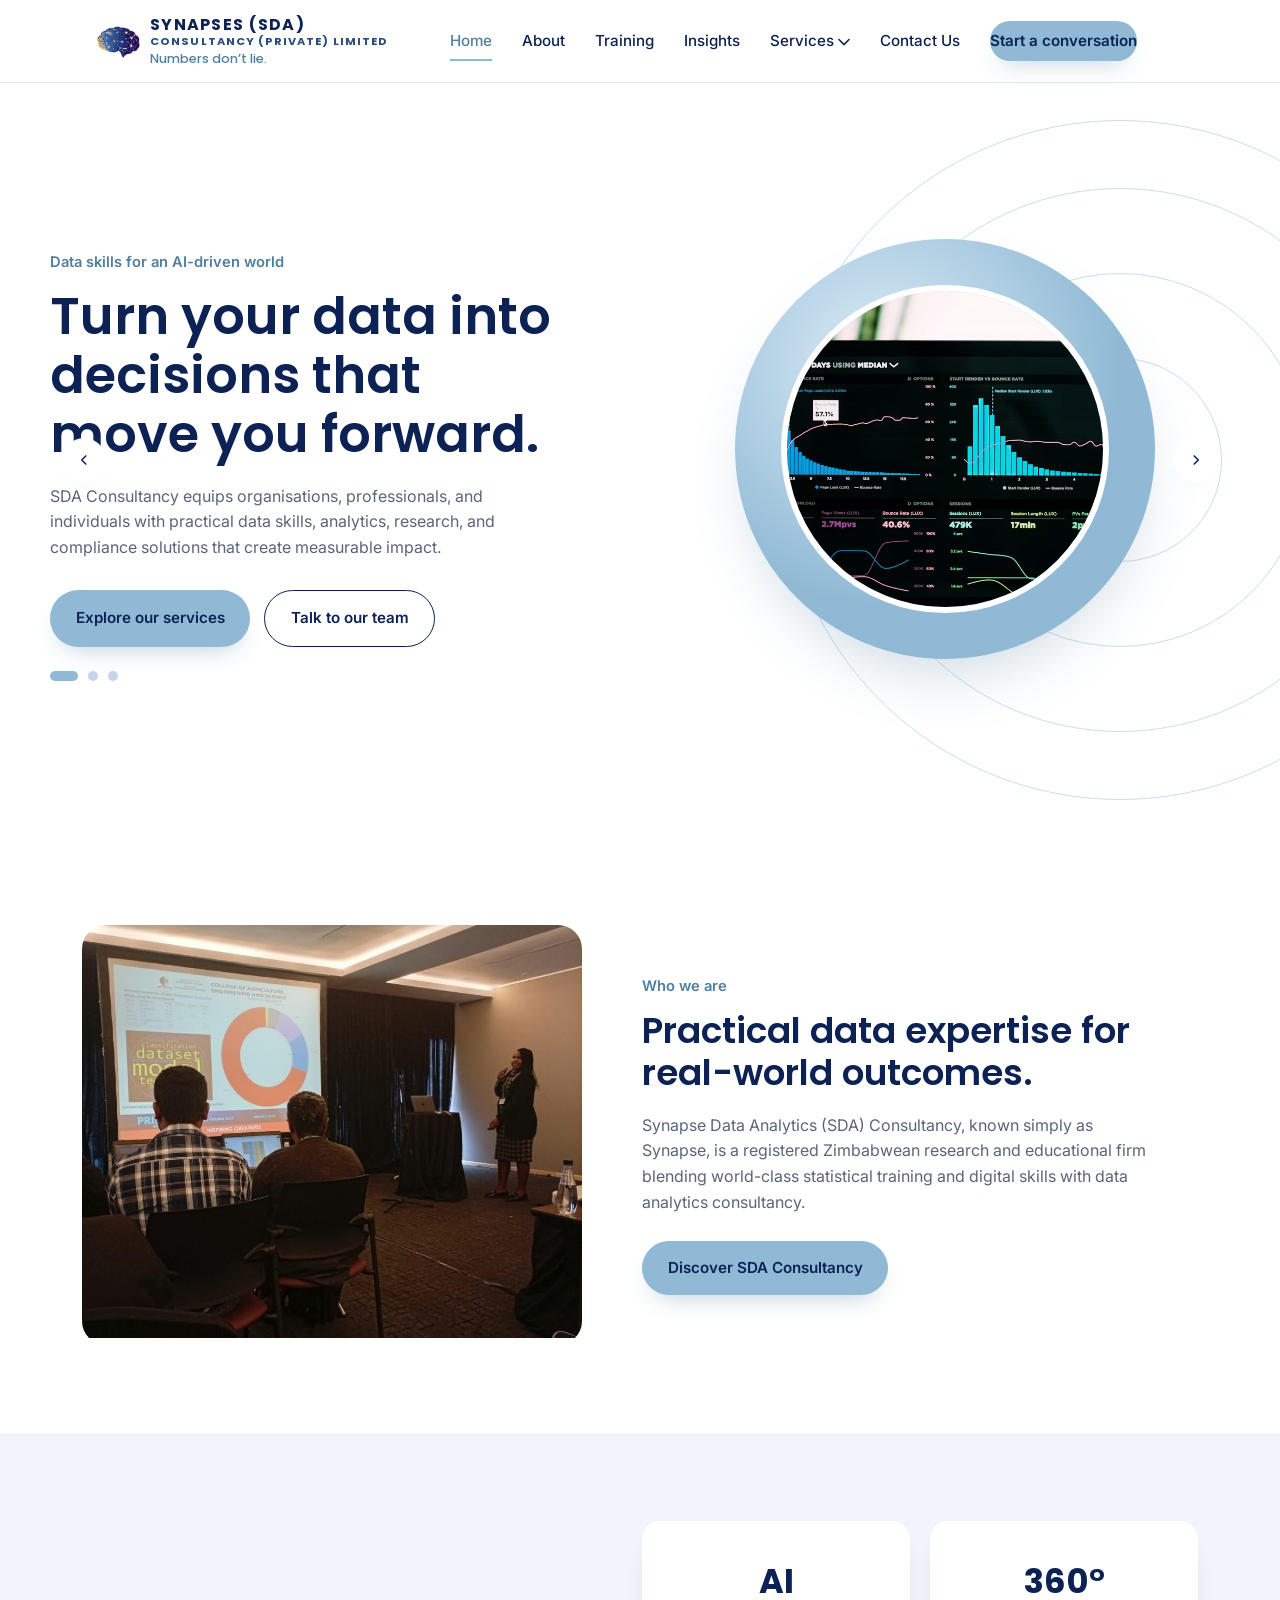
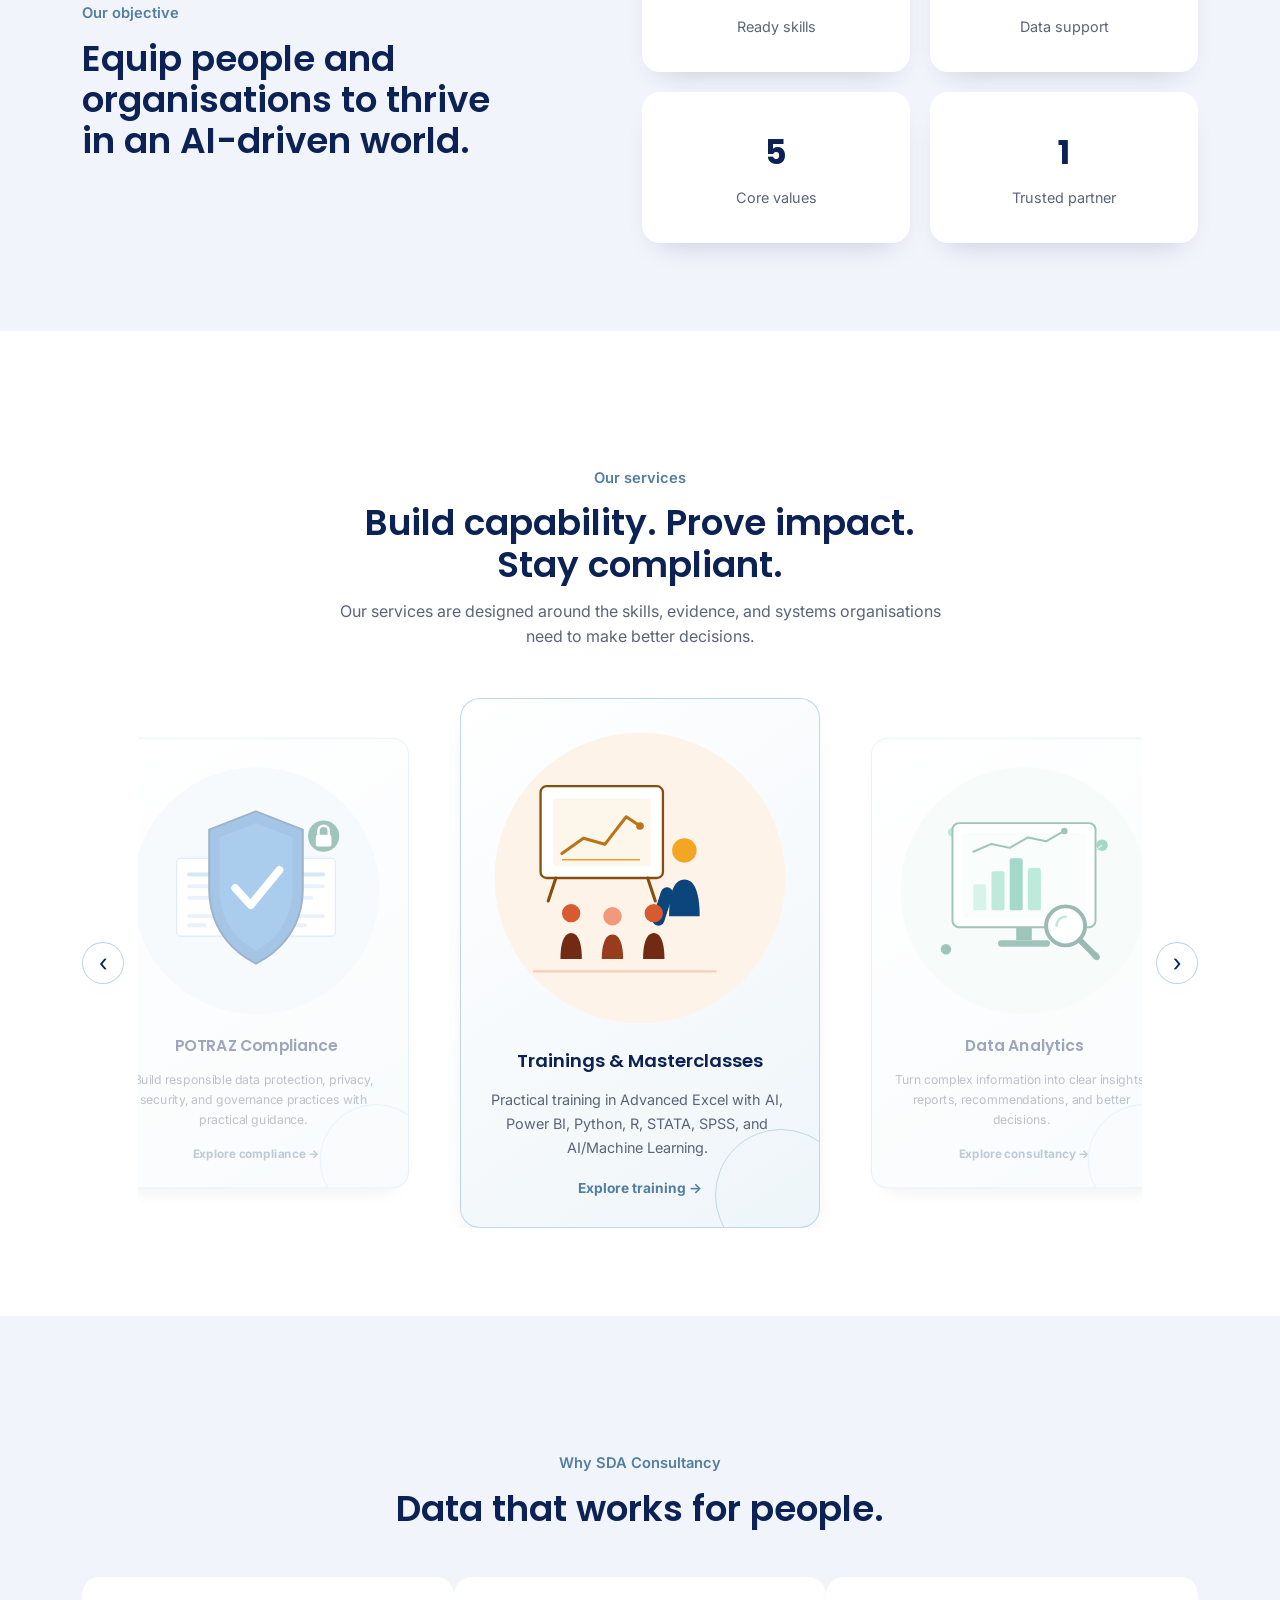
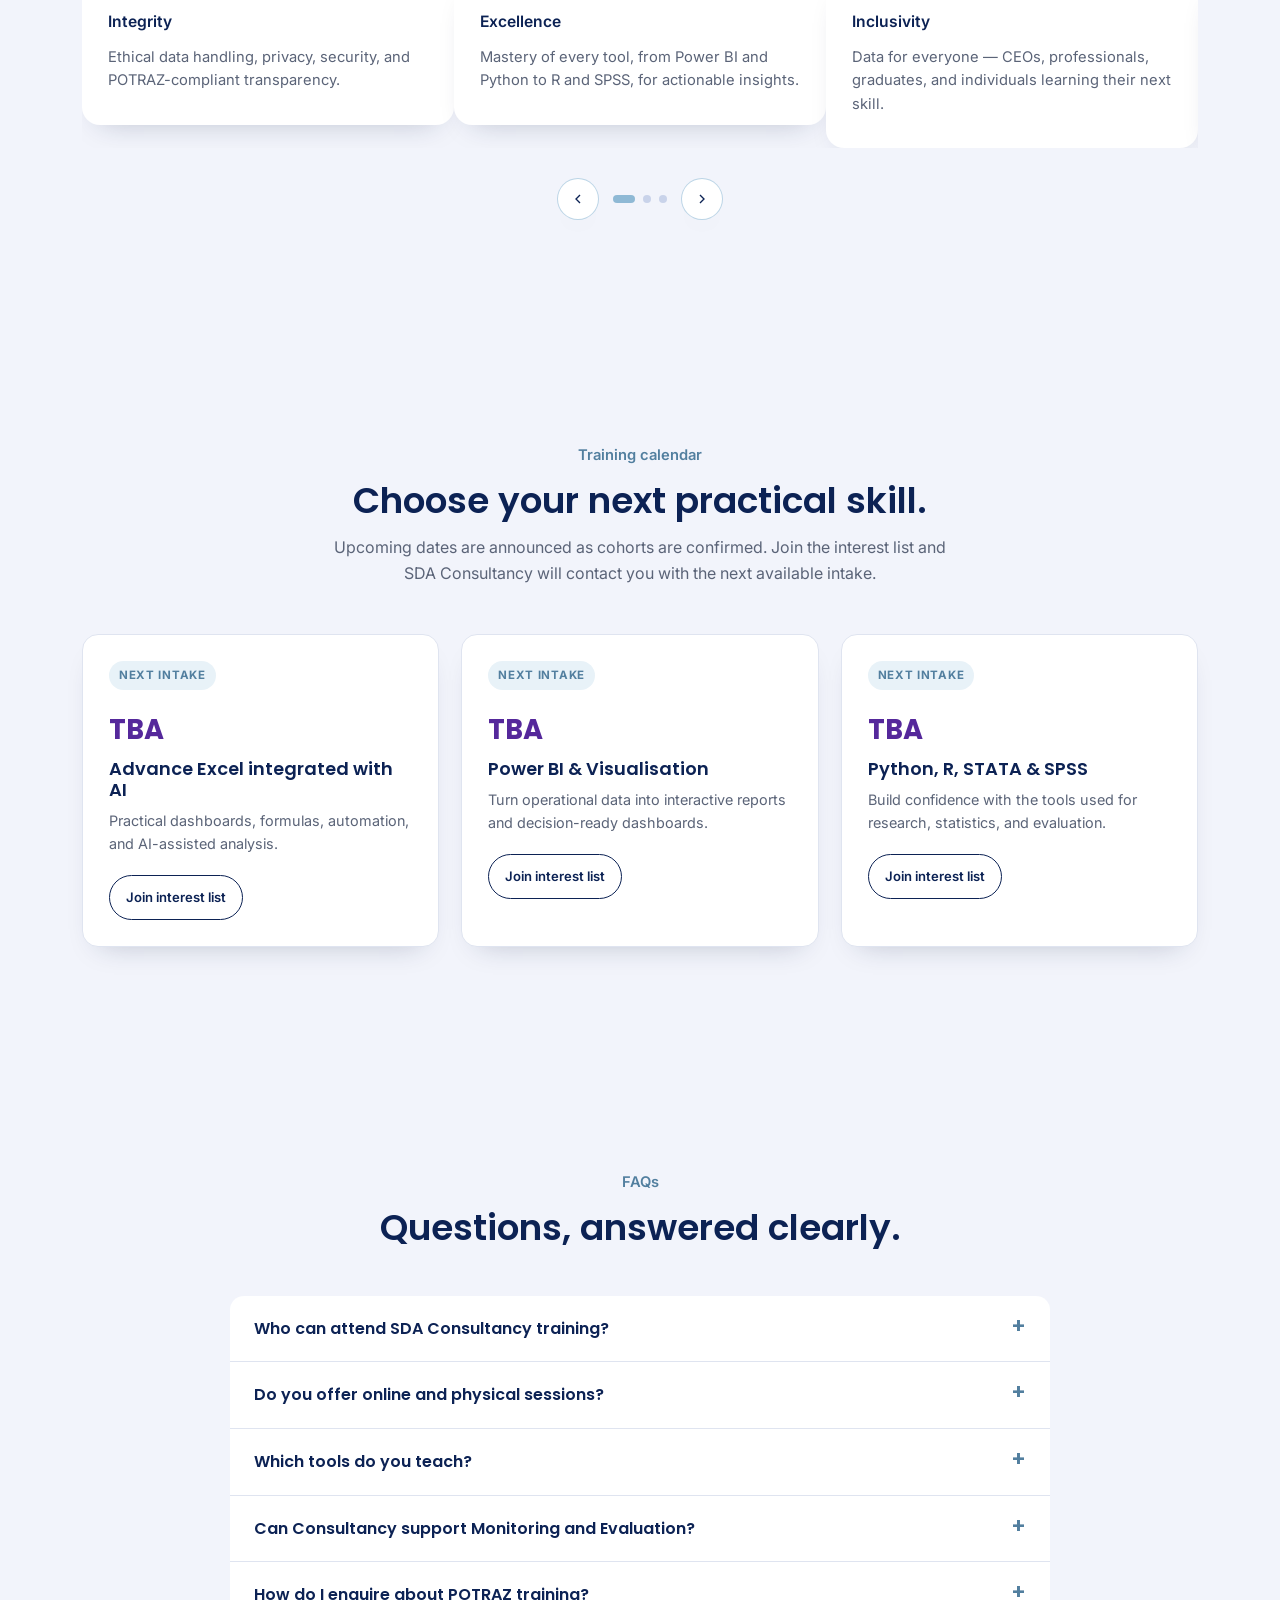
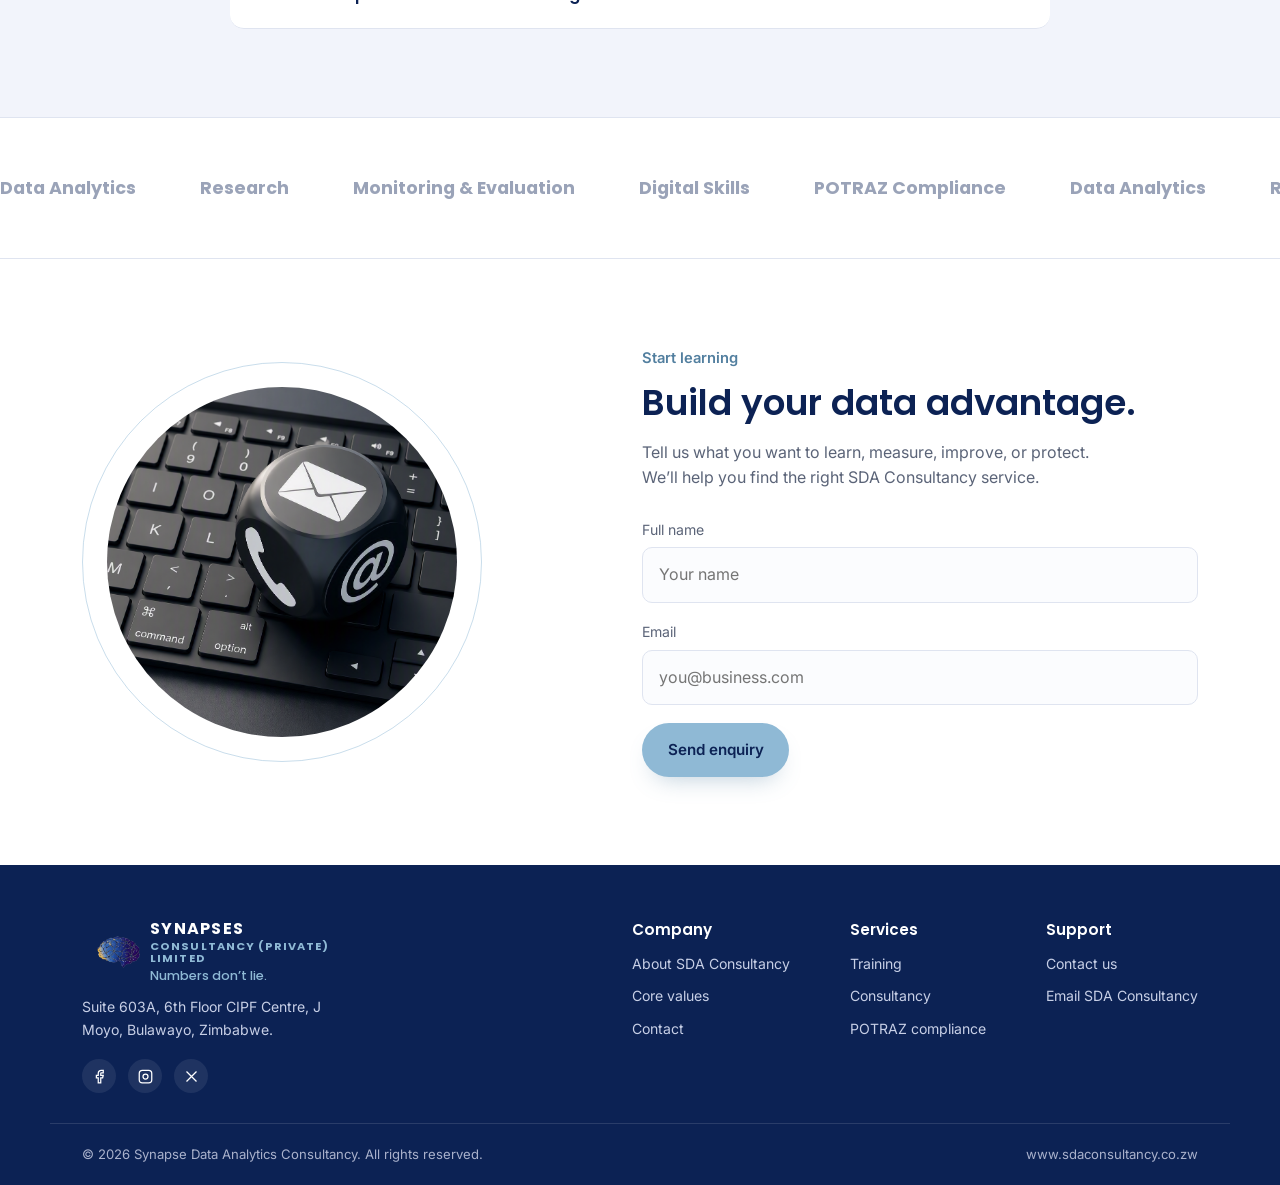
==== commit 3ec23663: "Updated website files and styling changes" ====
--- a/index.html
+++ b/index.html
@@ -13,19 +13,26 @@
       href="https://fonts.googleapis.com/css2?family=Poppins:wght@500;600;700&family=Inter:wght@400;500;600;700&display=swap"
       rel="stylesheet"
     />
+    <link rel="icon" href="favicon.ico" sizes="any" />
+    <link rel="icon" type="image/png" sizes="16x16" href="assets/favicon/favicon-16x16.png" />
+    <link rel="icon" type="image/png" sizes="32x32" href="assets/favicon/favicon-32x32.png" />
+    <link rel="icon" type="image/png" sizes="48x48" href="assets/favicon/favicon-48x48.png" />
+    <link rel="apple-touch-icon" sizes="180x180" href="assets/favicon/apple-touch-icon.png" />
+    <link rel="icon" type="image/png" sizes="192x192" href="assets/favicon/android-chrome-192x192.png" />
+    <link rel="icon" type="image/png" sizes="512x512" href="assets/favicon/android-chrome-512x512.png" />
     <link rel="stylesheet" href="css/styles.css" />
   </head>
   <body>
     <header>
       <div class="nav container">
-        <a href="index.html" class="logo" aria-label="SDA Consultancy home">
-          <span class="logo-mark" aria-hidden="true">S</span>
-          <span
-            ><strong>SYNAPSES</strong
-            ><small> DATA ANALYTICS (SDA) CONSULTANCY pvt</small
+        <a href="index.html" class="logo" aria-label="SDA Consultancy home"
+          ><span class="logo-mark" aria-hidden="true">S</span
+          ><span
+            ><strong>SYNAPSES (SDA)</strong
+            ><small>CONSULTANCY (PRIVATE) LIMITED</small
             ><em>Numbers don’t lie.</em></span
-          >
-        </a>
+          ></a
+        >
 
         <nav aria-label="Main navigation">
           <ul class="nav-links">
@@ -63,12 +70,10 @@
           </ul>
         </nav>
 
-        <!-- <div class="nav-right">
-      <button class="search-btn" aria-label="Search">
-        <svg viewBox="0 0 24 24" fill="none" stroke="currentColor" stroke-width="2"><circle cx="11" cy="11" r="7"/><path d="M21 21l-4.3-4.3"/></svg>
-      </button>
+        <div class="nav-right">
+      
       <button class="mobile-toggle" aria-label="Open menu" type="button"><span></span><span></span><span></span></button>
-    </div> -->
+    </div>
       </div>
     </header>
 
@@ -100,7 +105,7 @@
             <div class="slide-media">
               <div class="slide-media-inner">
                 <img
-                  src="https://images.unsplash.com/photo-1551288049-bebda4e38f71?auto=format&fit=crop&w=900&q=80"
+                  src="assets/analytics dashboard.avif"
                   alt="Analytics dashboard on a laptop"
                 />
               </div>
@@ -126,7 +131,7 @@
             <div class="slide-media">
               <div class="slide-media-inner">
                 <img
-                  src="https://images.unsplash.com/photo-1516321318423-f06f85e504b3?auto=format&fit=crop&w=900&q=80"
+                  src="assets/home_page.avif"
                   alt="Professional learning data skills on a laptop"
                 />
               </div>
@@ -154,7 +159,7 @@
             <div class="slide-media">
               <div class="slide-media-inner">
                 <img
-                  src="https://images.unsplash.com/photo-1543286386-713bdd548da4?auto=format&fit=crop&w=900&q=80"
+                  src="assets/home_page2.avif"
                   alt="Charts and reports used for measuring impact"
                 />
               </div>
@@ -473,7 +478,7 @@
           </div>
         </div>
       </section>
-
+<!-- 
       <section class="testimonial-section">
         <div class="container">
           <div class="section-head reveal">
@@ -512,7 +517,7 @@
             </article>
           </div>
         </div>
-      </section>
+      </section> -->
 
       <section class="faq-section">
         <div class="container">
@@ -710,4 +715,4 @@
 
     <script src="js/main.js"></script>
   </body>
-</html>
+</html>
--- a/css/styles.css
+++ b/css/styles.css
@@ -23,10 +23,12 @@
   margin: 0;
   padding: 0;
 }
-html,
+html {
+  scroll-behavior: smooth;
+  overflow-x: clip;
+}
 body {
-  scroll-behavior: smooth;
-  overflow-x: hidden;
+  overflow-x: clip;
   overscroll-behavior-x: none;
   max-width: 100%;
 }
@@ -265,23 +267,6 @@
   height: 58px;
   object-fit: contain;
   object-position: center;
-}
-.training-page .logo-image {
-  display: none;
-}
-.training-page .logo {
-  font-size: 1.05rem;
-  font-weight: 700;
-  letter-spacing: 0.04em;
-}
-.training-page .logo::before {
-  display: none;
-}
-.training-page footer .logo {
-  color: #fff;
-}
-.training-page .logo::after {
-  content: "SDA Consultancy";
 }
 .logo svg {
   width: 30px;
@@ -1161,6 +1146,46 @@
 .team-profile-body h3 {
   font-size: 1.15rem;
   margin-bottom: 8px;
+}
+.team-badges {
+  display: flex;
+  flex-wrap: wrap;
+  gap: 8px;
+  margin-bottom: 14px;
+}
+.team-badge {
+  display: inline-flex;
+  align-items: center;
+  gap: 6px;
+  padding: 6px 14px;
+  border-radius: 999px;
+  background: linear-gradient(135deg, var(--navy) 0%, var(--purple) 100%);
+  color: #fff;
+  font-size: 0.7rem;
+  font-weight: 700;
+  letter-spacing: 0.04em;
+  text-transform: uppercase;
+  line-height: 1.2;
+  box-shadow: 0 8px 16px -8px rgba(12, 34, 84, 0.55);
+  transition: transform 0.25s var(--ease), box-shadow 0.25s var(--ease),
+    background 0.25s var(--ease);
+}
+.team-badge:hover {
+  transform: translateY(-3px) scale(1.05);
+  background: linear-gradient(135deg, var(--purple) 0%, var(--navy) 100%);
+  box-shadow: 0 14px 24px -8px rgba(12, 34, 84, 0.7);
+}
+.team-badge:hover::before {
+  background: #fff;
+}
+.team-badge::before {
+  content: "";
+  width: 6px;
+  height: 6px;
+  flex-shrink: 0;
+  border-radius: 50%;
+  background: var(--amber);
+  transition: background 0.25s var(--ease);
 }
 .team-profile-body p {
   color: var(--ink-soft);
@@ -1821,6 +1846,10 @@
     color: var(--ink);
     font-size: 0.94rem;
   }
+  li:hover .dropdown,
+  li.open .dropdown {
+    transform: none;
+  }
   li.open .dropdown {
     max-height: 300px;
     padding: 8px 0;
@@ -1953,4 +1982,4 @@
     padding-left: 20px;
     padding-right: 20px;
   }
-}
+}
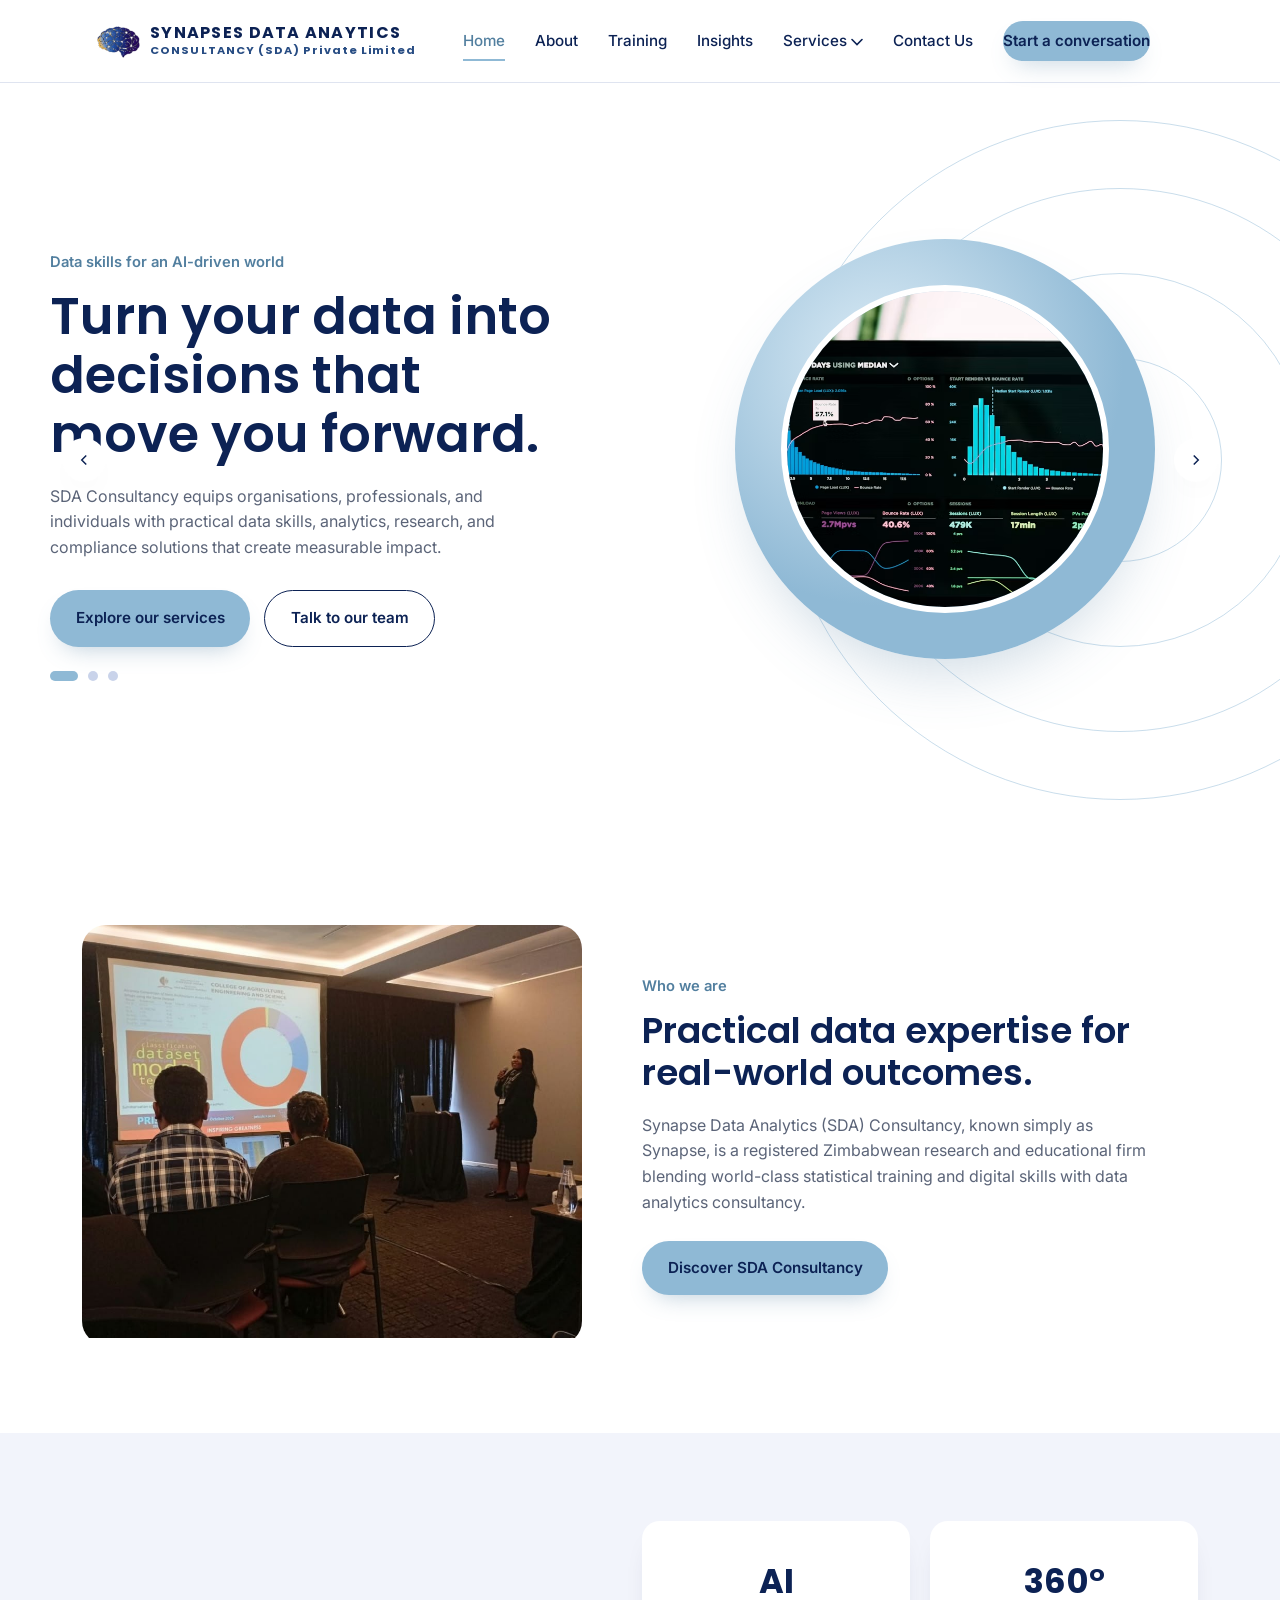
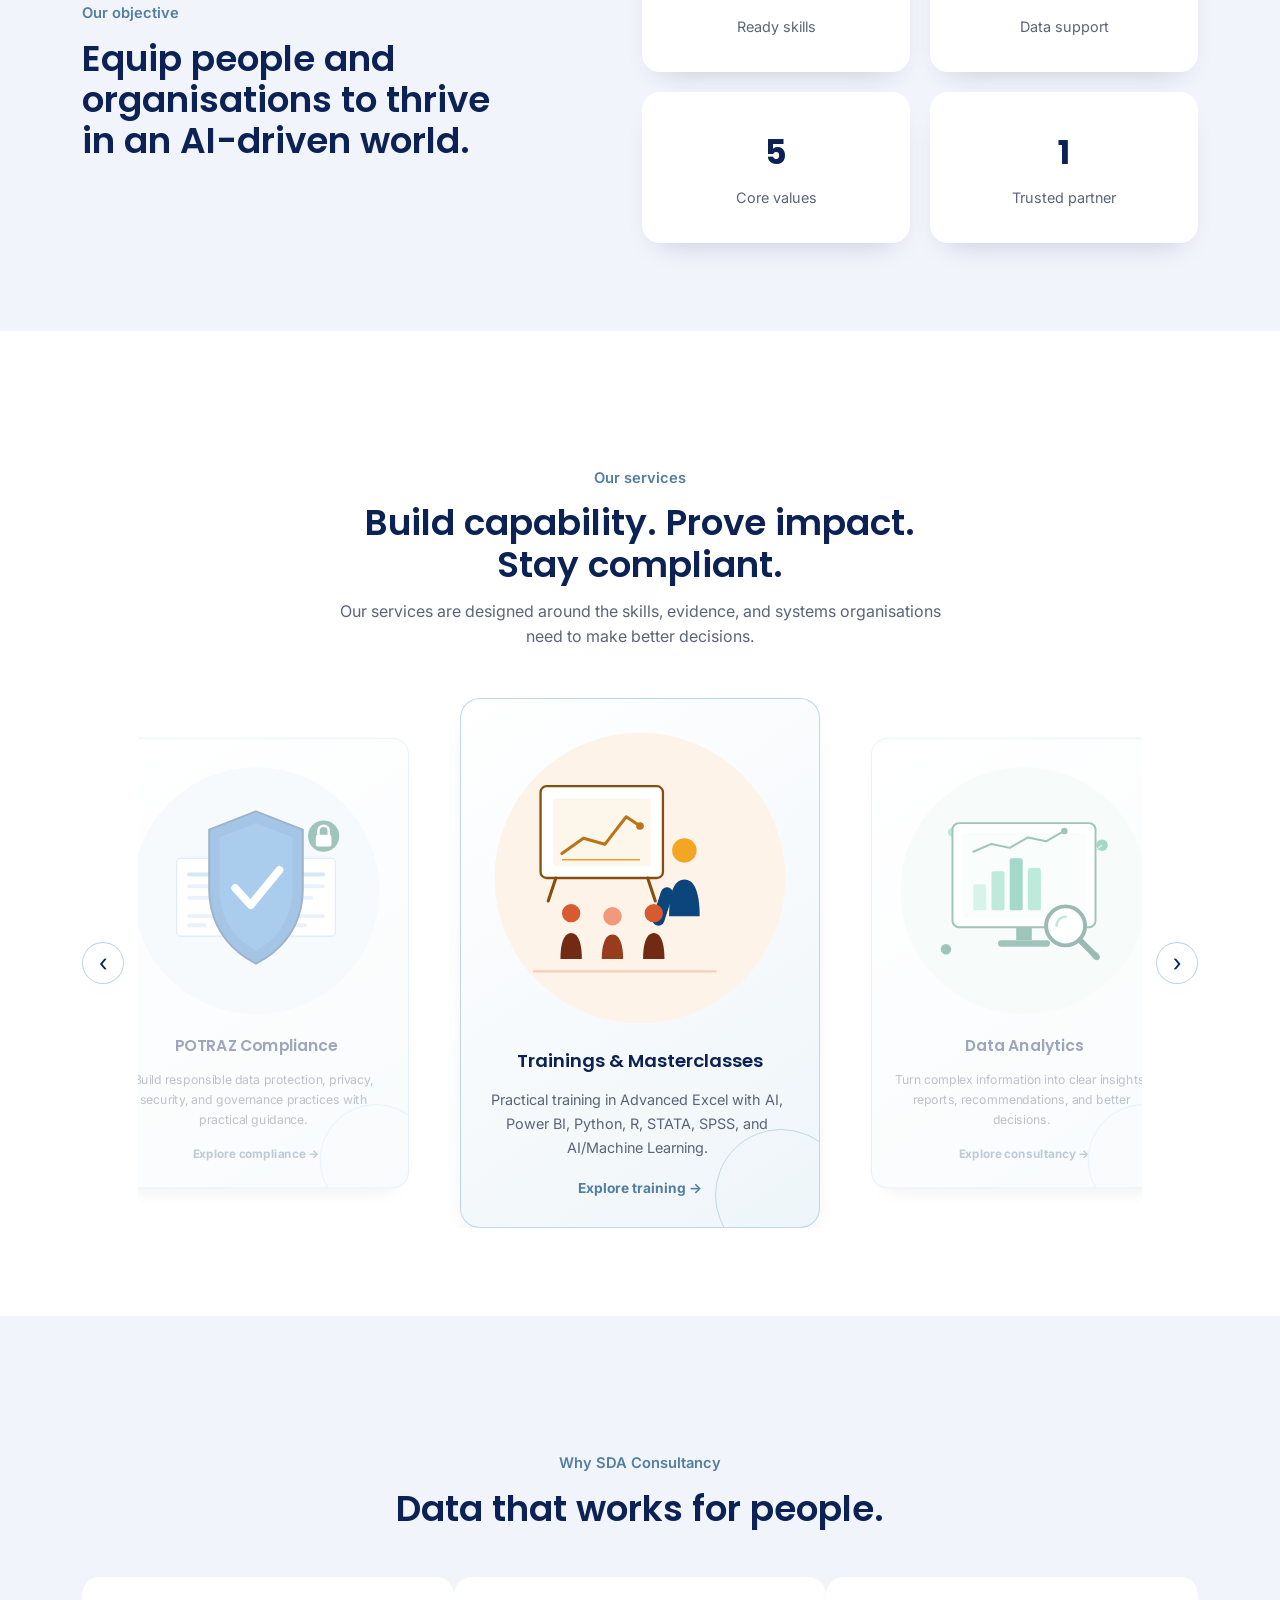
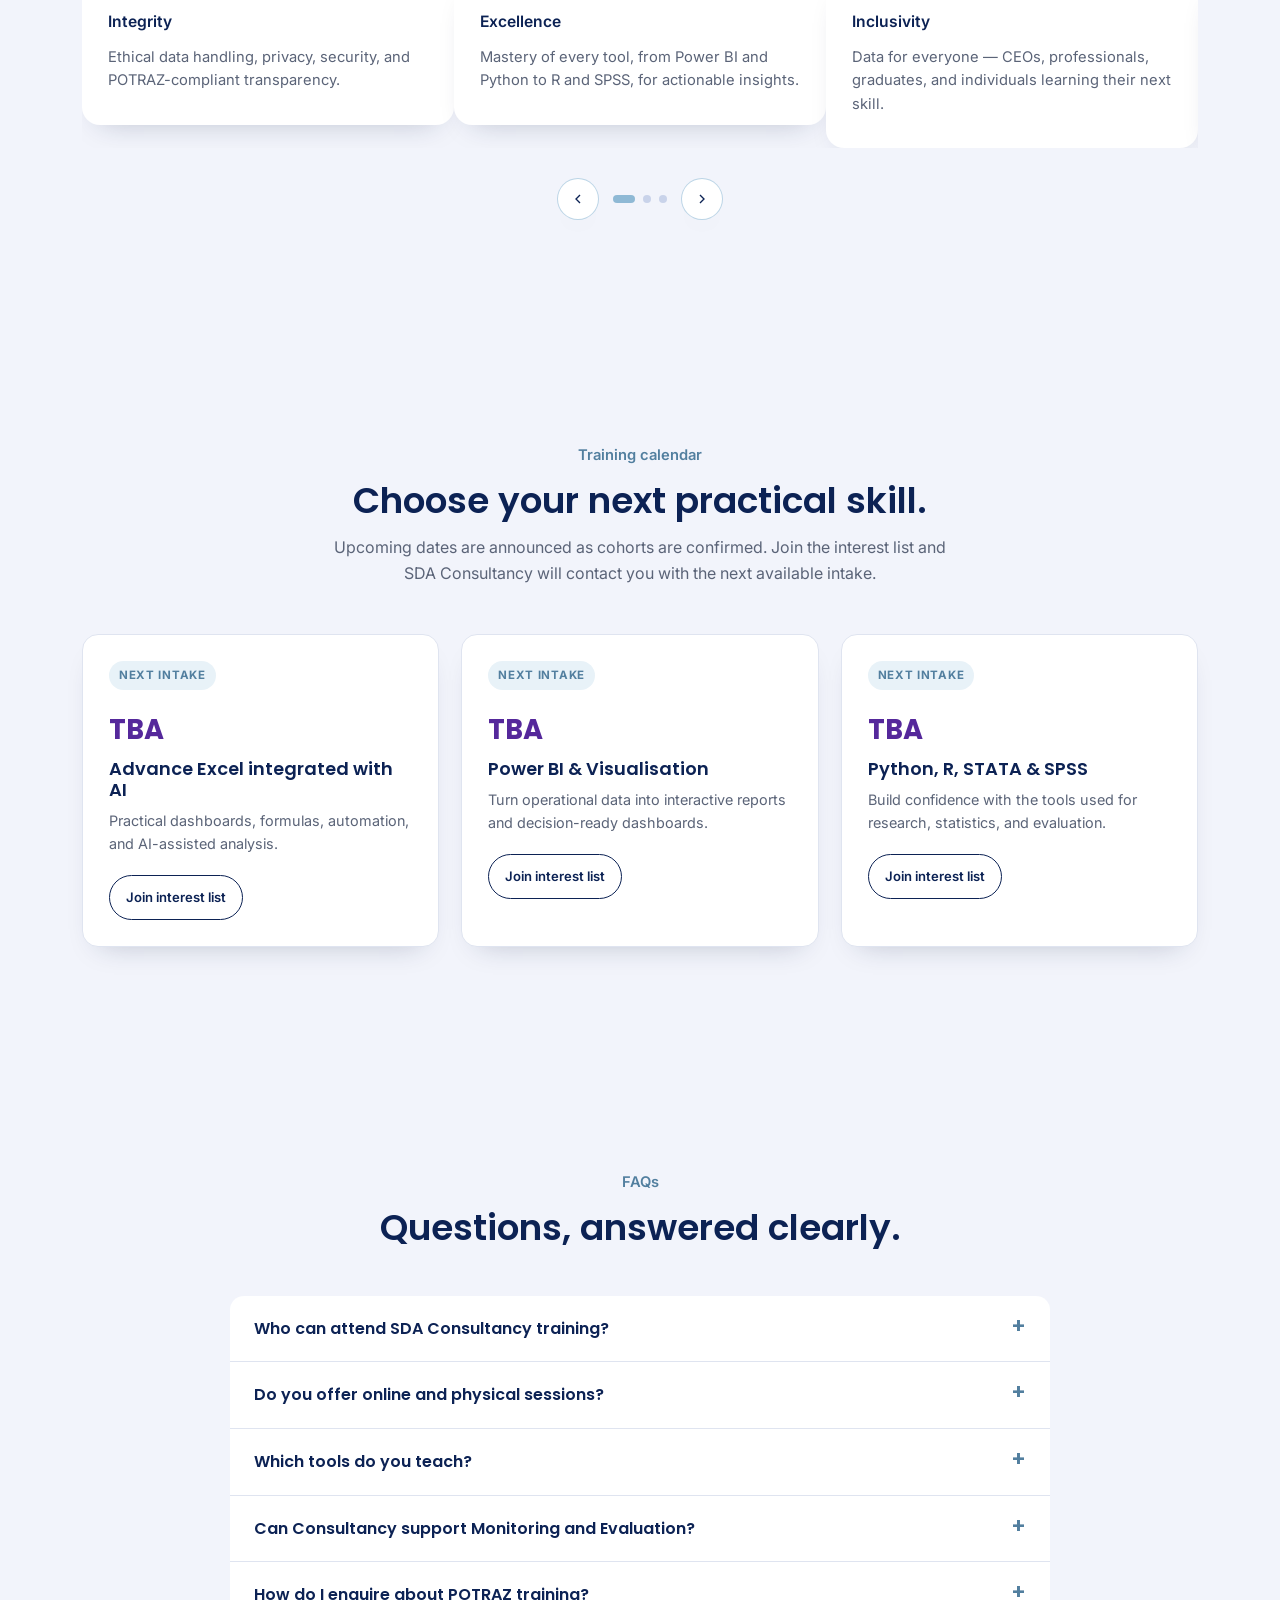
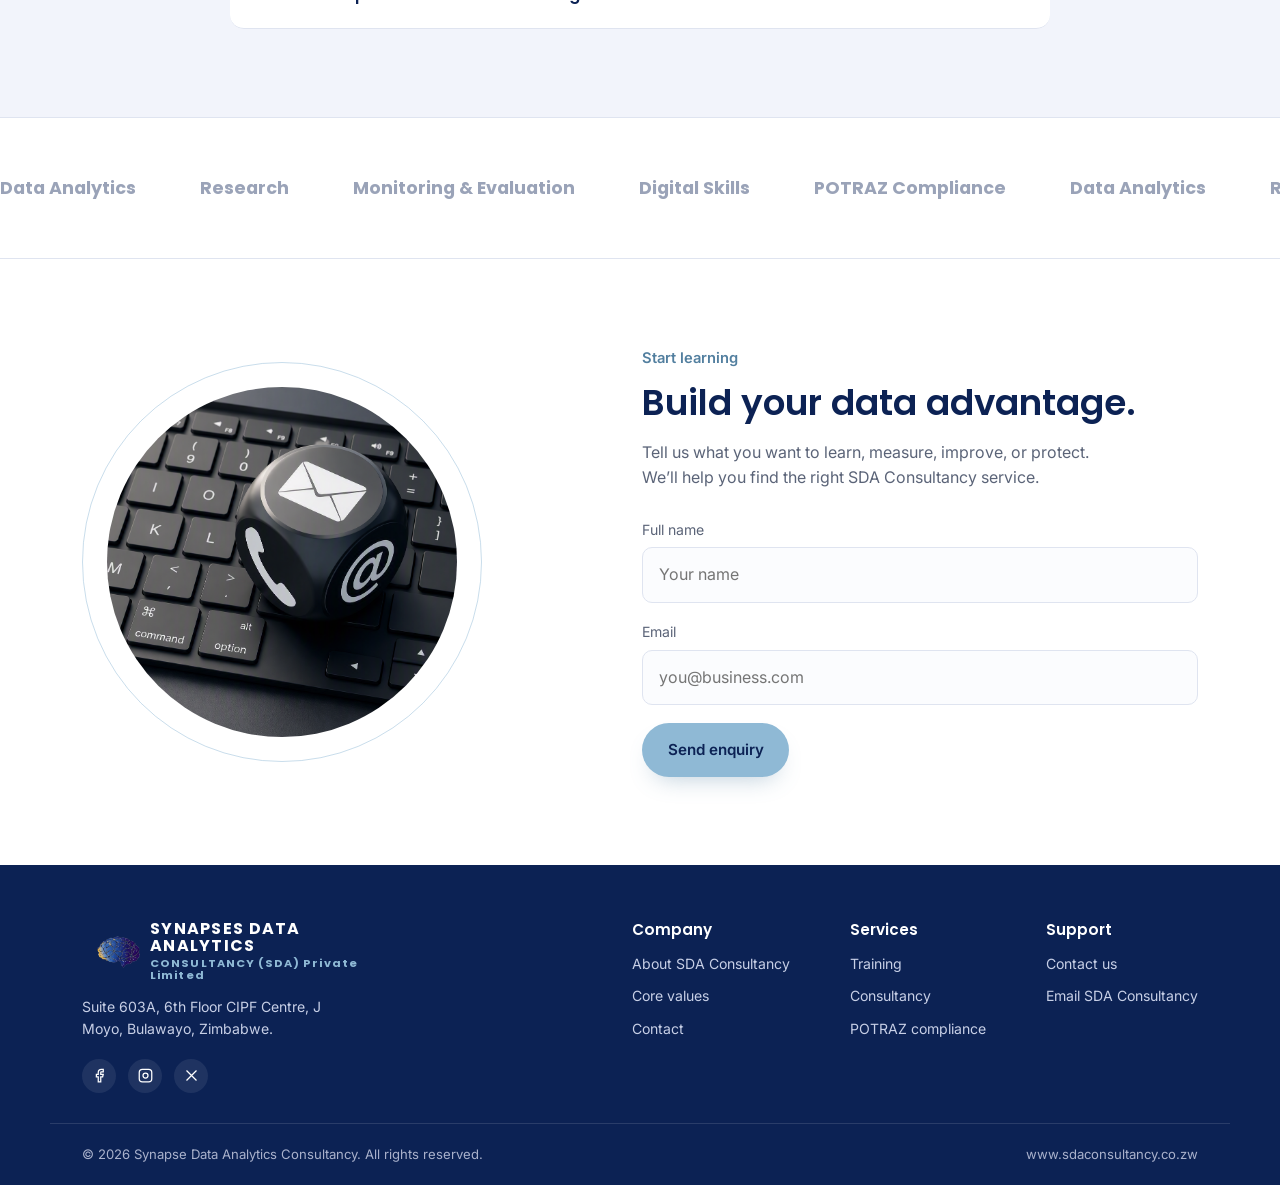
==== commit 4e286bbb: "Updated website content and design improvements" ====
--- a/index.html
+++ b/index.html
@@ -28,9 +28,9 @@
         <a href="index.html" class="logo" aria-label="SDA Consultancy home"
           ><span class="logo-mark" aria-hidden="true">S</span
           ><span
-            ><strong>SYNAPSES (SDA)</strong
-            ><small>CONSULTANCY (PRIVATE) LIMITED</small
-            ><em>Numbers don’t lie.</em></span
+            ><strong>SYNAPSES DATA ANAYTICS</strong
+            ><small>CONSULTANCY (SDA) Private Limited</small
+            ></span
           ></a
         >
 
@@ -634,9 +634,9 @@
           <a href="index.html" class="logo" aria-label="SDA Consultancy home">
             <span class="logo-mark" aria-hidden="true">S</span>
             <span
-              ><strong>SYNAPSES</strong
-              ><small>CONSULTANCY (PRIVATE) LIMITED</small
-              ><em>Numbers don’t lie.</em></span
+              ><strong>SYNAPSES DATA ANALYTICS </strong
+              ><small>CONSULTANCY (SDA) Private Limited</small
+              ></span
             >
           </a>
           <p>Suite 603A, 6th Floor CIPF Centre, J Moyo, Bulawayo, Zimbabwe.</p>
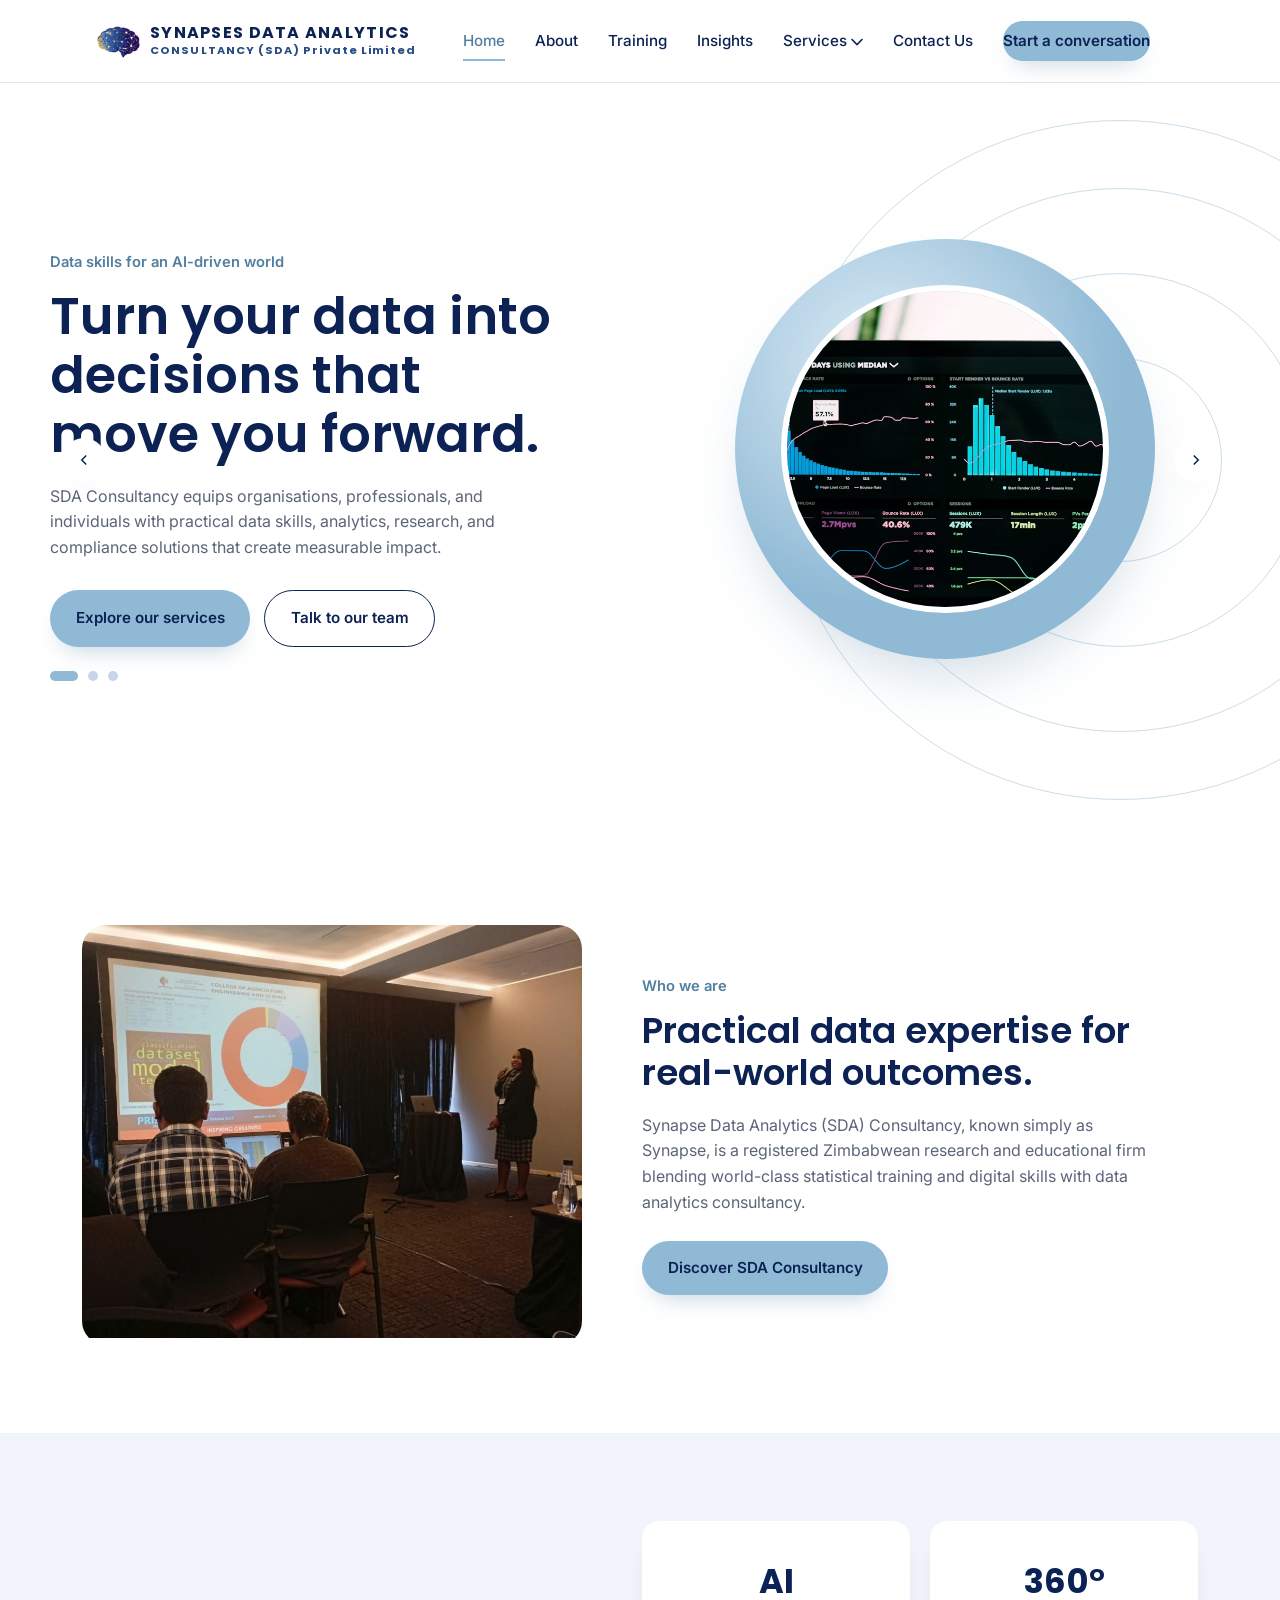
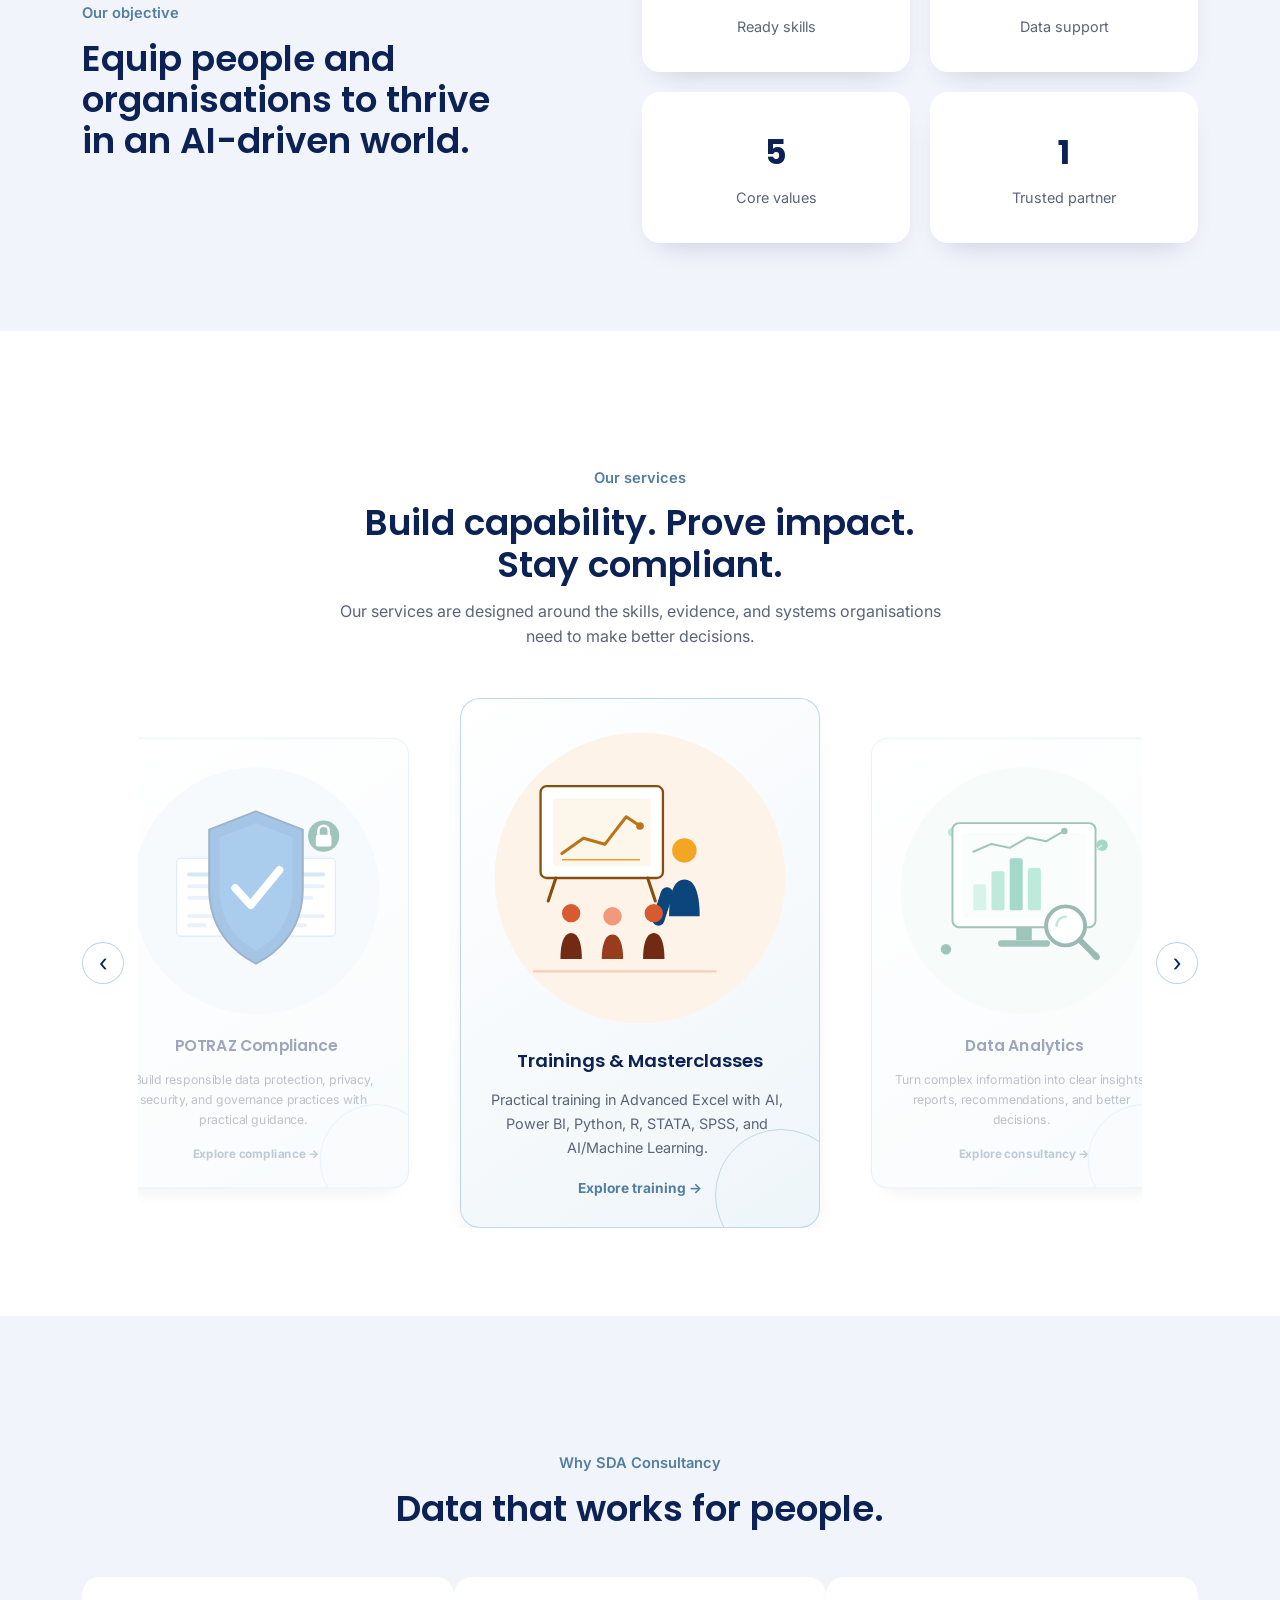
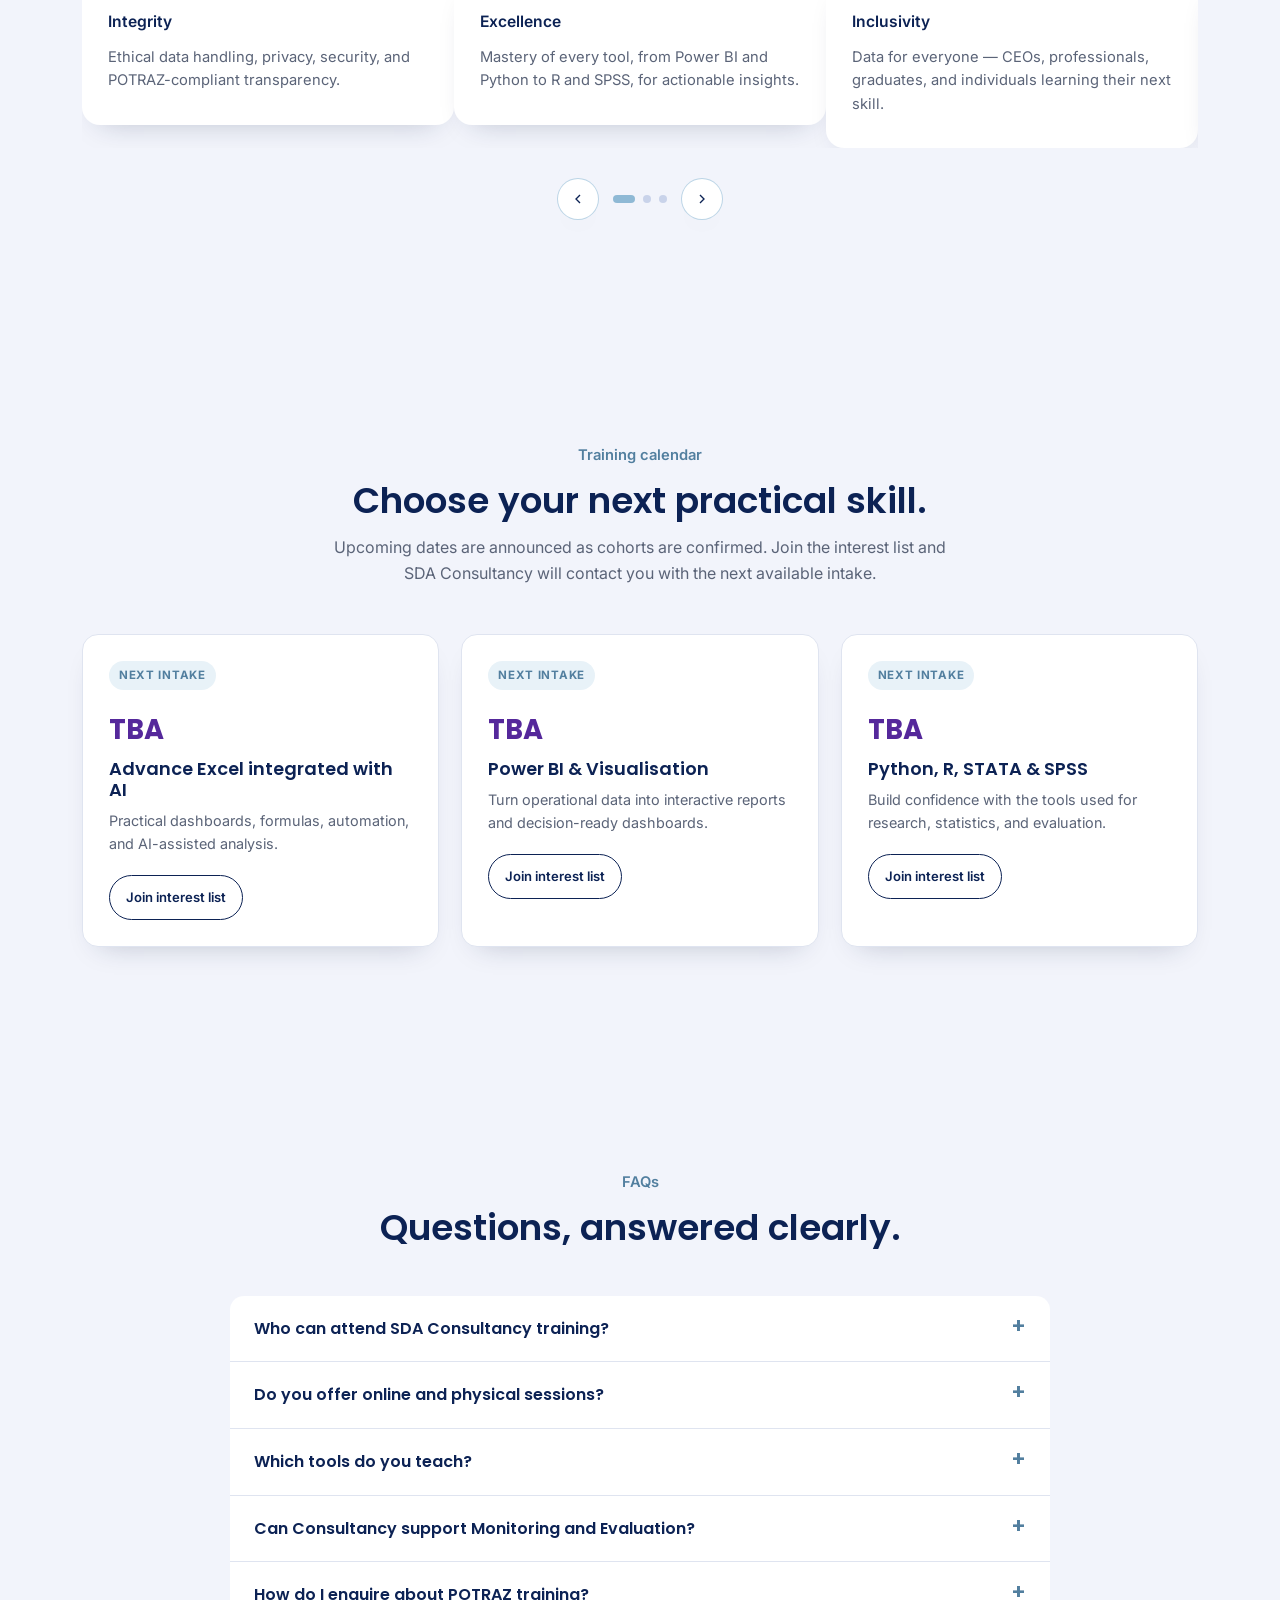
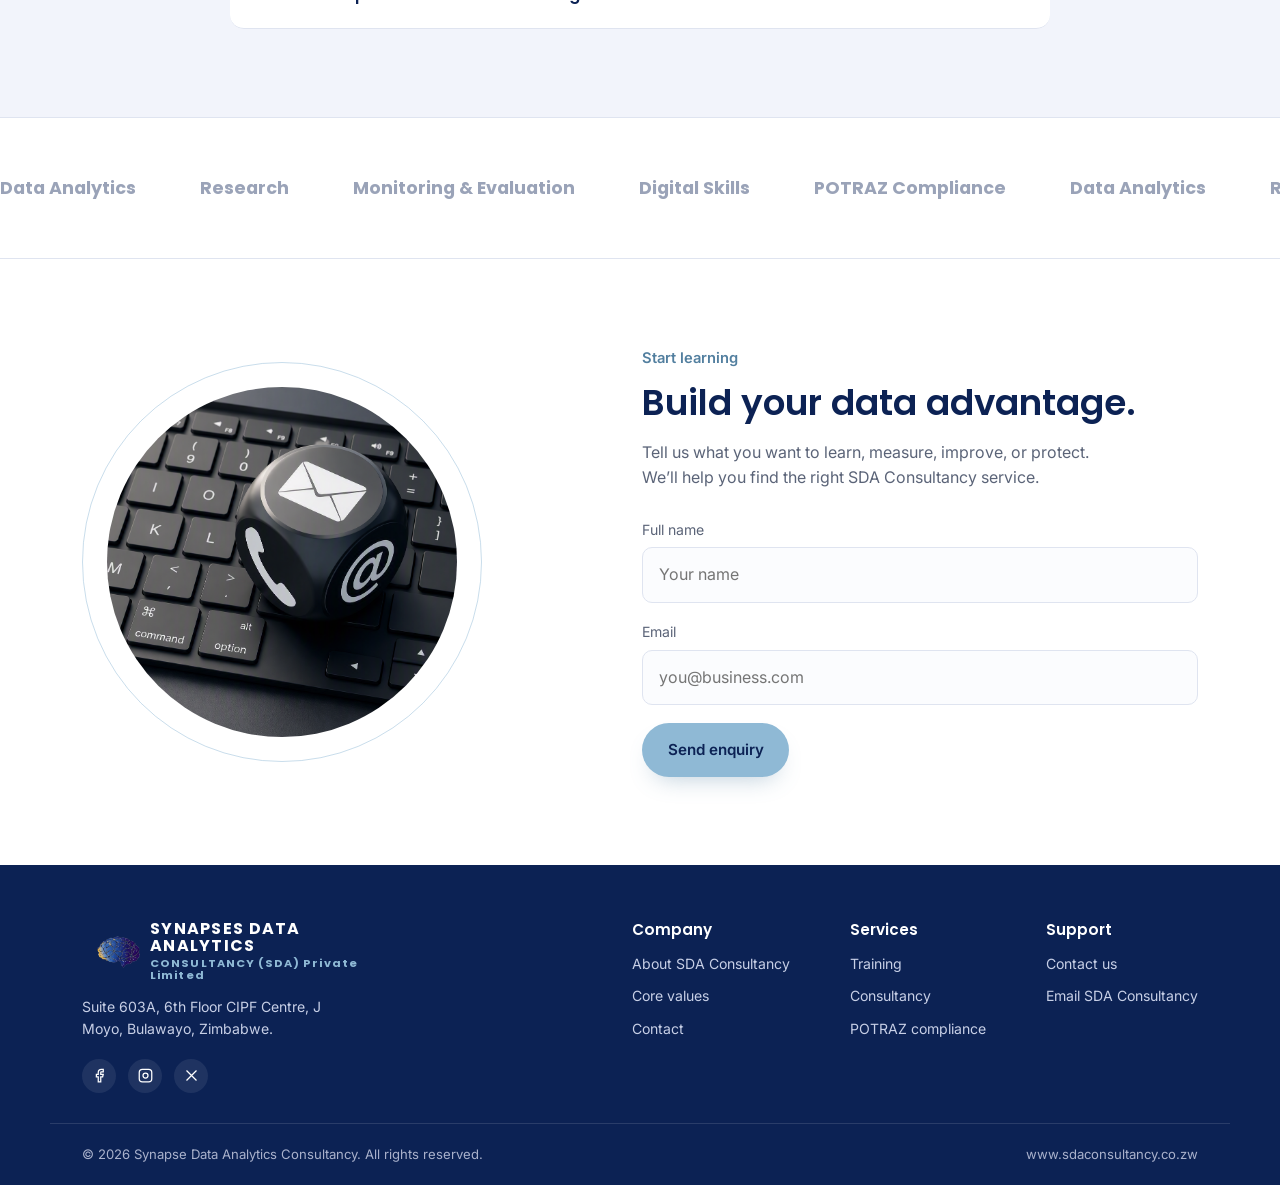
==== commit 26d4f0d2: "Fix typo in company name from 'ANAYTICS' to 'ANALYTICS'" ====
--- a/index.html
+++ b/index.html
@@ -28,7 +28,7 @@
         <a href="index.html" class="logo" aria-label="SDA Consultancy home"
           ><span class="logo-mark" aria-hidden="true">S</span
           ><span
-            ><strong>SYNAPSES DATA ANAYTICS</strong
+            ><strong>SYNAPSES DATA ANALYTICS</strong
             ><small>CONSULTANCY (SDA) Private Limited</small
             ></span
           ></a
@@ -715,4 +715,4 @@
 
     <script src="js/main.js"></script>
   </body>
-</html>+</html>
--- a/css/styles.css
+++ b/css/styles.css
@@ -1128,6 +1128,13 @@
   border-radius: 16px;
   background: #fff;
   box-shadow: var(--shadow);
+  transition: transform 0.35s var(--ease), box-shadow 0.35s var(--ease),
+    border-color 0.35s var(--ease);
+}
+.team-profile:hover {
+  transform: translateY(-10px);
+  box-shadow: 0 30px 46px -20px rgba(12, 34, 84, 0.45);
+  border-color: var(--purple);
 }
 .team-profile .team-photo {
   margin: 0;
@@ -1135,17 +1142,44 @@
   filter: none;
   aspect-ratio: 4/5;
   background: #f5f7fb;
+  overflow: hidden;
 }
 .team-profile .team-photo img {
   height: 100%;
   object-fit: contain;
+  transition: transform 0.5s var(--ease);
+}
+.team-profile:hover .team-photo img {
+  transform: scale(1.07);
 }
 .team-profile-body {
   padding: 22px;
 }
 .team-profile-body h3 {
-  font-size: 1.15rem;
-  margin-bottom: 8px;
+  display: inline-block;
+  position: relative;
+  font-size: 1.2rem;
+  margin-bottom: 12px;
+  padding-bottom: 10px;
+  letter-spacing: 0.01em;
+  background: linear-gradient(115deg, var(--navy) 15%, var(--purple) 60%, var(--amber-dark) 100%);
+  -webkit-background-clip: text;
+  background-clip: text;
+  color: transparent;
+}
+.team-profile-body h3::after {
+  content: "";
+  position: absolute;
+  left: 0;
+  bottom: 0;
+  height: 3px;
+  width: 34px;
+  border-radius: 3px;
+  background: linear-gradient(90deg, var(--navy), var(--purple));
+  transition: width 0.45s var(--ease);
+}
+.team-profile:hover .team-profile-body h3::after {
+  width: 100%;
 }
 .team-badges {
   display: flex;
@@ -1159,7 +1193,7 @@
   gap: 6px;
   padding: 6px 14px;
   border-radius: 999px;
-  background: linear-gradient(135deg, var(--navy) 0%, var(--purple) 100%);
+  background: linear-gradient(98deg, #274c83 0%, #5b6478 100%);
   color: #fff;
   font-size: 0.7rem;
   font-weight: 700;
